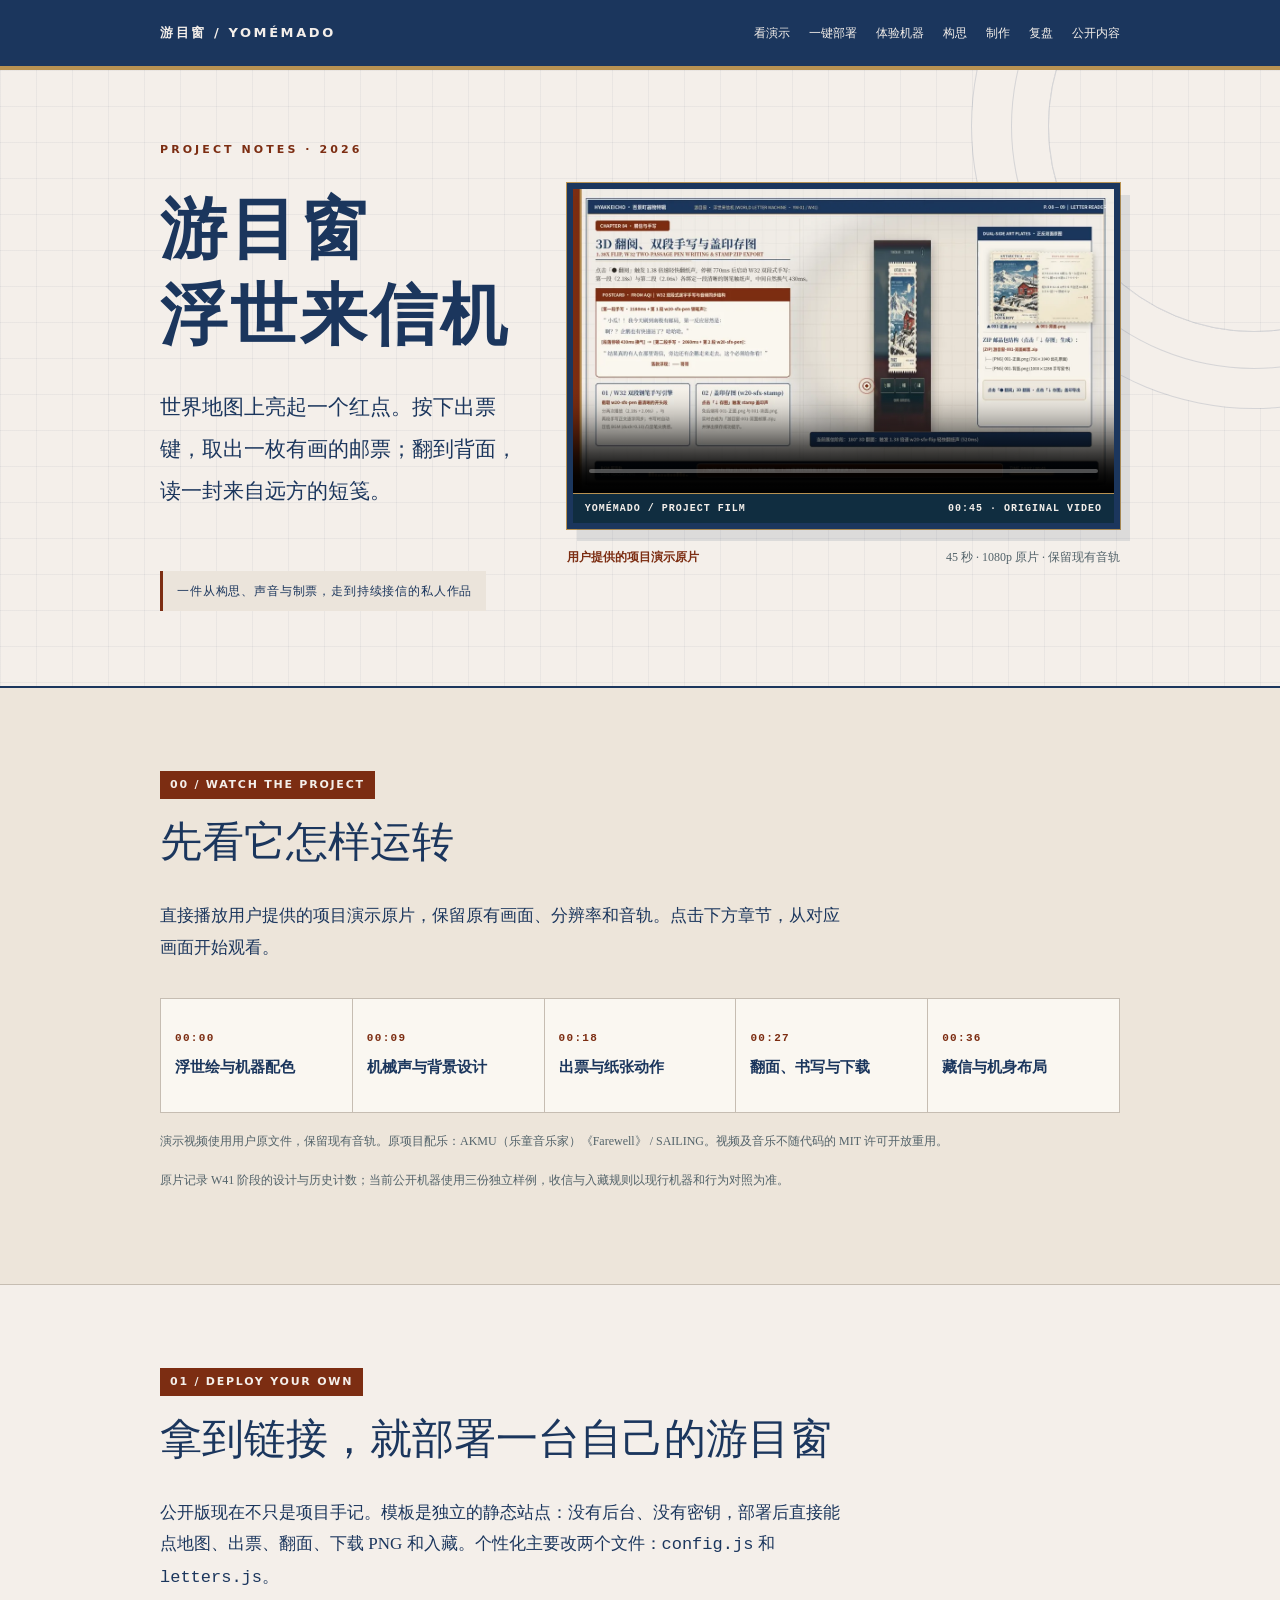
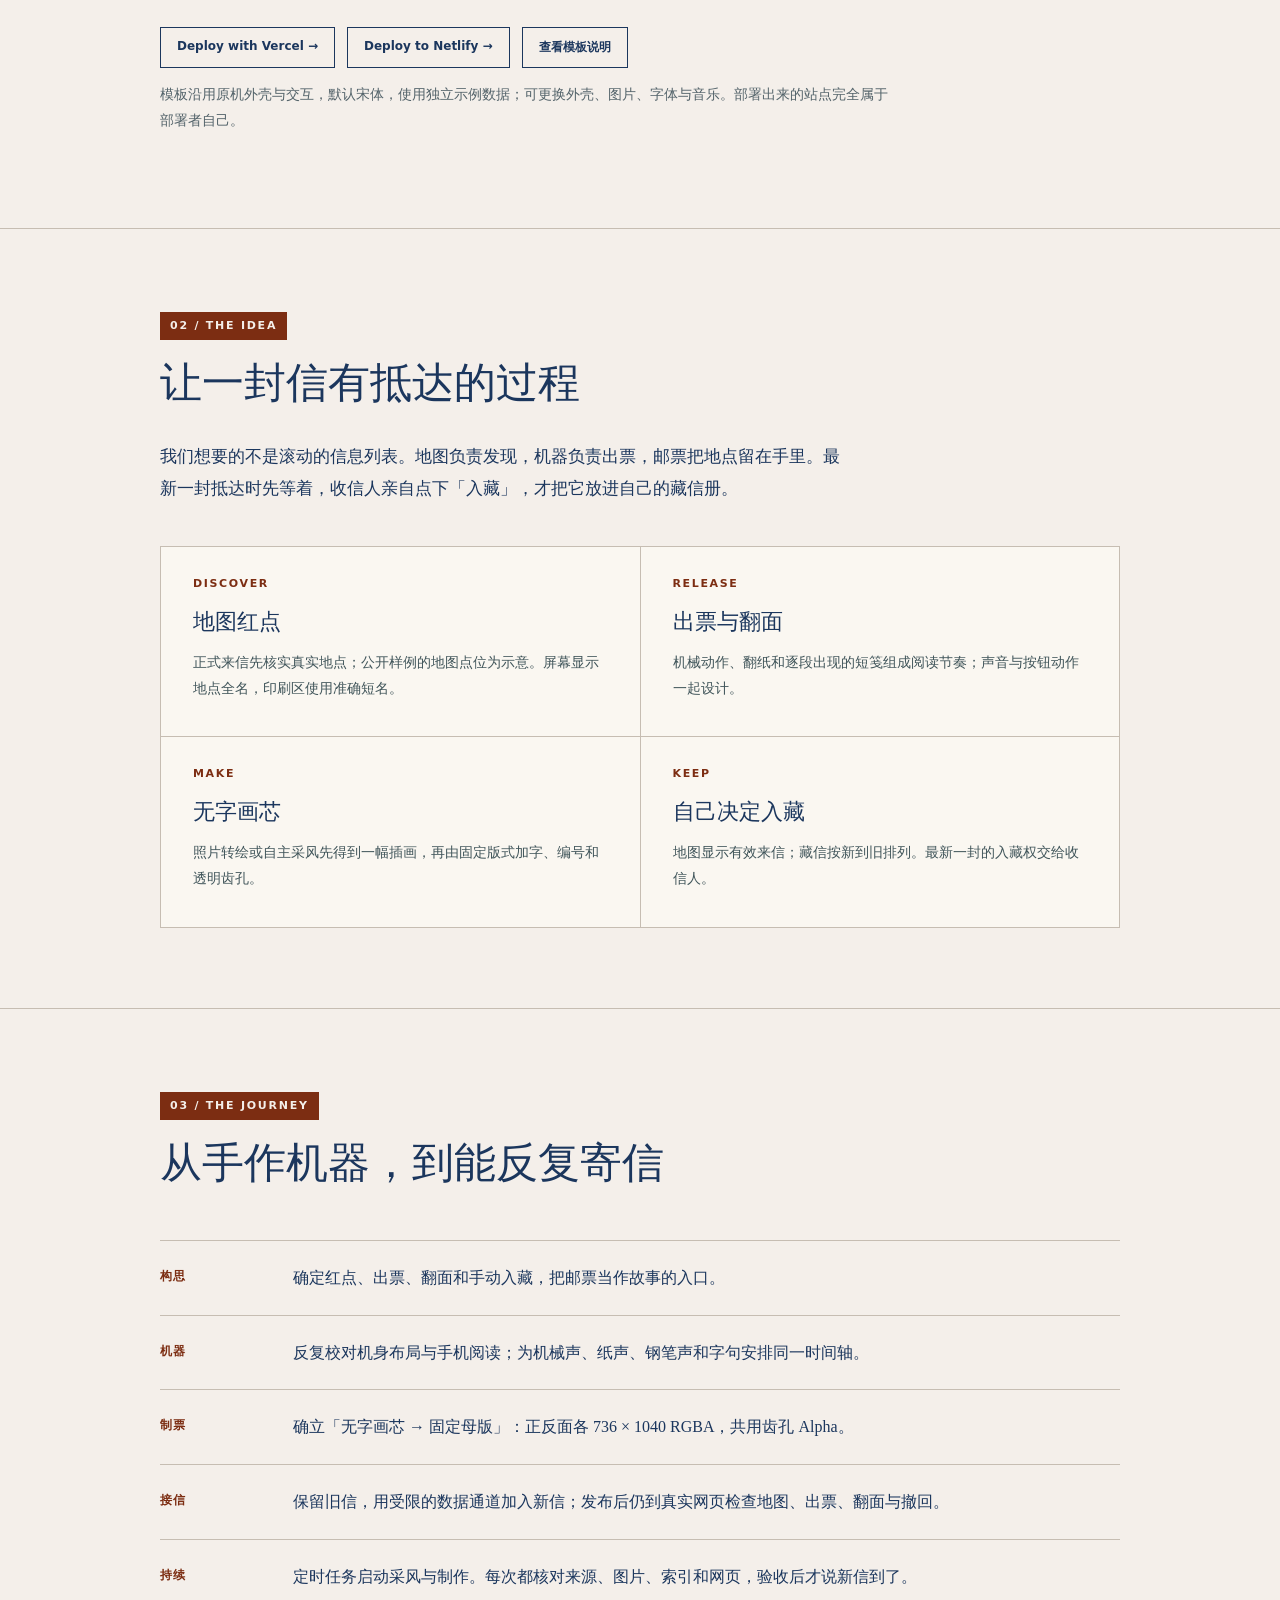
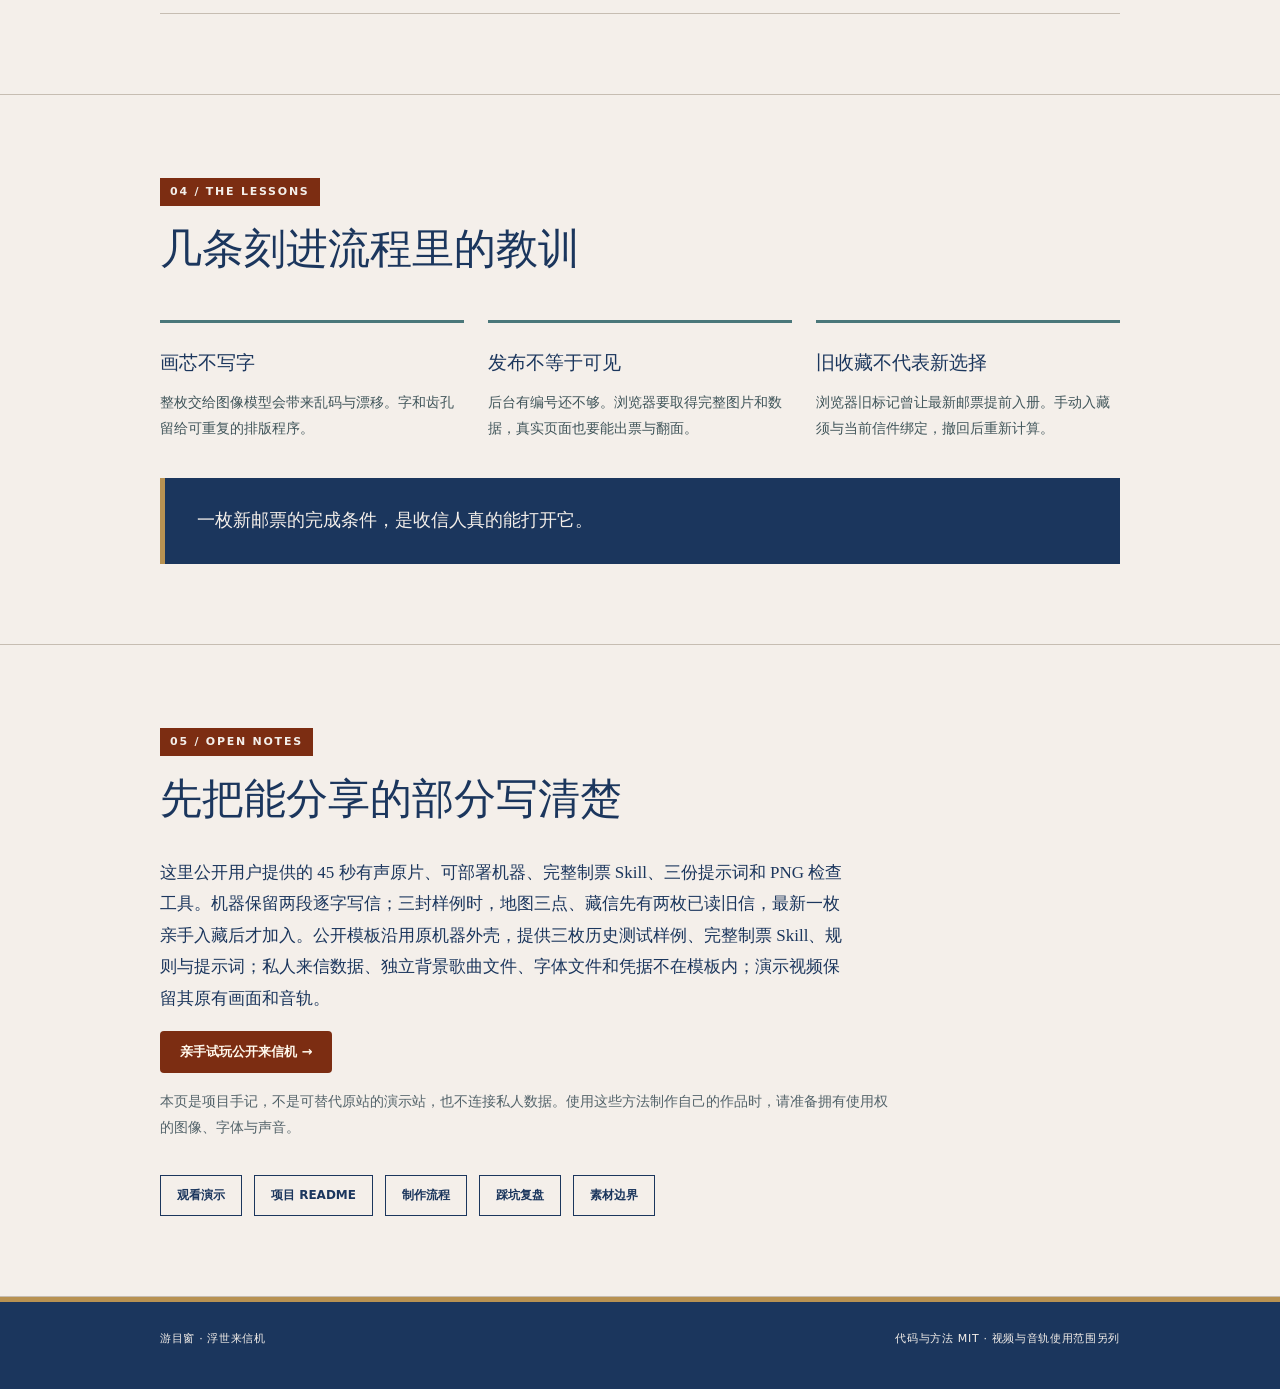
==== index.html @ a06d8bbb "feat: publish the user-provided original 1080p showcase video intact" ====
<!doctype html>
<html lang="zh-CN">
<head>
  <meta charset="utf-8">
  <meta name="viewport" content="width=device-width, initial-scale=1">
  <meta name="color-scheme" content="light">
  <meta name="description" content="游目窗 · 浮世来信机：从一台会寄出世界邮票的机器，到能持续接信的创作流程。">
  <title>游目窗 · 浮世来信机｜演示与制作手记</title>
  <style>
    :root { --paper:#f4efea; --paper2:#ebe4db; --ink:#1b365d; --muted:#53636a; --red:#7c2d12; --sea:#4a777a; --line:#c6bdb2; --gold:#b89252; }
    * { box-sizing:border-box; }
    html { scroll-behavior:smooth; }
    body { margin:0; color:var(--ink); background:var(--paper); font-family:Georgia,"Noto Serif CJK SC","Songti SC",serif; line-height:1.85; }
    a { color:inherit; text-decoration-color:var(--red); text-underline-offset:4px; }
    a:focus-visible { outline:2px solid var(--red); outline-offset:4px; }
    .wrap { width:min(100% - 44px,960px); margin:auto; }
    .top { background:var(--ink); color:var(--paper); border-bottom:4px solid var(--gold); }
    .top .wrap { display:flex; justify-content:space-between; align-items:center; gap:20px; min-height:66px; }
    .brand,.top nav,.kicker,.eyebrow,.stamp-label,.foot { font-family:ui-sans-serif,system-ui,-apple-system,"Noto Sans CJK SC",sans-serif; }
    .brand { font-size:13px; letter-spacing:.2em; font-weight:700; }
    nav { display:flex; flex-wrap:wrap; gap:19px; font-size:12px; }
    nav a { text-decoration:none; }
    nav a:hover { color:#dfc995; }
    .hero { padding:88px 0 94px; border-bottom:2px solid var(--ink); position:relative; overflow:hidden; background-image:linear-gradient(#1b365d0d 1px,transparent 1px),linear-gradient(90deg,#1b365d0d 1px,transparent 1px); background-size:36px 36px; }
    .hero::after { content:""; position:absolute; width:410px; height:410px; border:1px solid #1b365d24; border-radius:50%; right:-180px; top:-150px; box-shadow:0 0 0 36px #f4efea,0 0 0 37px #1b365d24,0 0 0 76px #f4efea,0 0 0 77px #1b365d24; pointer-events:none; }
    .hero .wrap { position:relative; z-index:1; display:grid; grid-template-columns:minmax(0,1fr) 300px; align-items:center; gap:38px; }
    .kicker { color:var(--red); font-size:11px; letter-spacing:.28em; font-weight:700; }
    h1 { font-size:clamp(44px,7vw,76px); font-weight:600; letter-spacing:.045em; line-height:1.28; margin:27px 0; }
    .lead { font-size:clamp(17px,2.2vw,21px); max-width:620px; line-height:2; }
    .hero-note { margin-top:38px; display:inline-block; padding:9px 14px; border-left:3px solid var(--red); background:var(--paper2); color:var(--ink); font-size:12px; font-family:ui-sans-serif,system-ui,sans-serif; letter-spacing:.07em; }
    .machine { width:100%; padding:12px; border:4px solid #572613; border-radius:13px; background:linear-gradient(130deg,#a74732,#7c2d12 63%,#a34b37); box-shadow:8px 13px 0 #1b365d24, inset 0 0 0 2px #d58a6b; transform:rotate(2deg); }
    .machine-head { padding:13px 8px; border:2px solid #b89252; background:#f1e6ca; color:var(--ink); text-align:center; font-size:16px; letter-spacing:.1em; font-weight:700; }
    .machine-map { position:relative; height:155px; margin:11px 0; border:7px solid var(--ink); border-radius:4px; background:linear-gradient(90deg,#ffffff25 1px,transparent 1px),linear-gradient(#ffffff25 1px,transparent 1px),#85a9b1; background-size:32px 31px; box-shadow:inset 0 0 0 2px #e5e4d6; }
    .machine-map::before { content:""; position:absolute; inset:22px 20px; border:2px solid #f4efea; border-radius:50%; transform:rotate(-16deg); opacity:.75; }
    .machine-map::after { content:""; position:absolute; top:61px; left:105px; width:11px; height:11px; border-radius:50%; background:var(--red); border:3px solid var(--paper); box-shadow:0 0 0 5px #7c2d1280; }
    .machine-control { display:flex; gap:12px; align-items:center; padding:6px 3px; }
    .machine-screen { flex:1; padding:15px 4px; background:#123a43; border:3px solid #b89252; color:#e4e3d4; text-align:center; font:600 10px ui-monospace,monospace; letter-spacing:.12em; }
    .machine-knob { width:34px; height:34px; flex:none; border:5px solid #7e5a2a; border-radius:50%; background:radial-gradient(circle at 33% 25%,#e5c986,#a67a3a); }
    .machine-slot { width:58%; height:7px; margin:12px auto 6px; background:#183647; border:2px solid #b89252; border-radius:8px; }
    section { padding:80px 0; border-bottom:1px solid var(--line); }
    .eyebrow { display:inline-block; background:var(--red); color:var(--paper); padding:4px 10px; font-size:11px; letter-spacing:.16em; font-weight:700; }
    h2 { font-size:clamp(29px,4vw,42px); font-weight:500; line-height:1.45; margin:13px 0 27px; }
    .intro { max-width:690px; font-size:17px; }
    .grid { display:grid; grid-template-columns:repeat(2,minmax(0,1fr)); gap:1px; background:var(--line); border:1px solid var(--line); margin-top:42px; }
    .card { background:#faf7f1; padding:30px 32px 35px; min-height:180px; }
    .card .num { color:var(--red); font:700 11px ui-sans-serif,system-ui,sans-serif; letter-spacing:.15em; }
    .card h3 { font-size:22px; font-weight:500; margin:12px 0 7px; }
    .card p { margin:0; color:#40555a; font-size:14px; }
    .timeline { margin:46px 0 0; border-top:1px solid var(--line); }
    .step { display:grid; grid-template-columns:115px minmax(0,1fr); border-bottom:1px solid var(--line); padding:22px 0; gap:18px; }
    .step b { color:var(--red); font:600 12px ui-sans-serif,system-ui,sans-serif; letter-spacing:.08em; padding-top:5px; }
    .step p { margin:0; }
    .rules { display:grid; grid-template-columns:repeat(3,1fr); gap:24px; margin-top:40px; }
    .rule { border-top:3px solid var(--sea); padding-top:22px; }
    .rule h3 { font-size:19px; font-weight:500; margin:0 0 10px; }
    .rule p { font-size:14px; margin:0; color:#40555a; }
    .quote { margin:36px 0 0; padding:26px 32px; background:var(--ink); color:var(--paper); border-left:5px solid var(--gold); font-size:18px; }
    .links { display:flex; flex-wrap:wrap; gap:12px; margin-top:34px; }
    .links a { display:inline-block; padding:11px 16px; border:1px solid var(--ink); font:600 12px ui-sans-serif,system-ui,sans-serif; text-decoration:none; }
    .links a:hover { background:var(--ink); color:var(--paper); }
    .disclosure { color:var(--muted); font-size:14px; max-width:740px; }
    footer { padding:27px 0 42px; background:var(--ink); border-top:5px solid var(--gold); }
    .foot { display:flex; justify-content:space-between; gap:20px; color:var(--paper); font-size:11px; letter-spacing:.06em; }
    @media(max-width:800px) { .hero .wrap { grid-template-columns:1fr; } .machine { width:min(300px,100%); transform:none; } }
    @media(max-width:650px) { .top .wrap { align-items:flex-start; flex-direction:column; padding:17px 0; gap:6px; } .hero { padding:65px 0 72px; } section { padding:62px 0; } .grid,.rules { grid-template-columns:1fr; } .card { min-height:unset; } .step { grid-template-columns:75px 1fr; gap:12px; } .foot { flex-direction:column; gap:5px; } }
    @media(prefers-reduced-motion:reduce) { html { scroll-behavior:auto; } }

    /* The actual project film replaces the previous decorative machine mockup */
    .hero .wrap { grid-template-columns:minmax(0,.9fr) minmax(0,1.35fr); max-width:1160px; }
    .hero { padding:70px 0 75px; }
    .hero h1 { font-size:clamp(43px,5.3vw,67px); }
    .hero-video { min-width:0; }
    .film-shell { background:#102d40; border:6px solid var(--ink); box-shadow:10px 12px 0 #1b365d1c,0 0 0 1px #b89252; }
    .film-shell video { display:block; width:100%; aspect-ratio:16/9; height:auto; object-fit:contain; background:#102d40; }
    .film-meta { display:flex; justify-content:space-between; gap:12px; padding:9px 12px; color:var(--paper); font:600 10px ui-monospace,monospace; letter-spacing:.10em; border-top:1px solid var(--gold); }
    .film-description { display:flex; justify-content:space-between; gap:14px; margin-top:17px; color:var(--muted); font-size:12px; }
    .film-description strong { color:var(--red); }
    #film { background:#ede5da; }
    .film-chapters { display:grid; grid-template-columns:repeat(5,minmax(0,1fr)); gap:1px; background:var(--line); border:1px solid var(--line); margin-top:35px; }
    .film-chapter { appearance:none; border:0; padding:23px 14px; min-height:113px; background:#faf7f1; color:var(--ink); text-align:left; cursor:pointer; font:inherit; }
    .film-chapter:hover,.film-chapter:focus-visible { background:#e8dbca; }
    .film-chapter:focus-visible { outline:3px solid var(--red); outline-offset:-3px; }
    .film-chapter time { display:block; font:700 11px ui-monospace,monospace; letter-spacing:.12em; color:var(--red); }
    .film-chapter span { display:block; margin-top:12px; font-size:15px; line-height:1.5; font-weight:600; }
    .film-note { margin-top:17px; color:var(--muted); font-size:12px; }
    @media(max-width:1000px) { .hero .wrap { grid-template-columns:1fr; } .hero-video { max-width:750px; } }
    @media(max-width:700px) { .film-chapters { grid-template-columns:repeat(2,minmax(0,1fr)); } .film-description { flex-direction:column; gap:4px; } }
  </style>
</head>
<body>
  <header class="top"><div class="wrap"><div class="brand">游目窗 / YOMÉMADO</div><nav aria-label="页面导航"><a href="#film">看演示</a><a href="#deploy">一键部署</a><a href="template/index.html">体验机器</a><a href="#idea">构思</a><a href="#journey">制作</a><a href="#lessons">复盘</a><a href="#share">公开内容</a></nav></div></header>
  <main>
    <div class="hero"><div class="wrap"><div><div class="kicker">PROJECT NOTES · 2026</div><h1>游目窗<br>浮世来信机</h1><p class="lead">世界地图上亮起一个红点。按下出票键，取出一枚有画的邮票；翻到背面，读一封来自远方的短笺。</p><div class="hero-note">一件从构思、声音与制票，走到持续接信的私人作品</div></div><div class="hero-video" id="showcase">
  <div class="film-shell">
    <video id="showcase-film" controls playsinline preload="metadata" poster="assets/showcase-poster.webp" aria-describedby="film-caption">
      <source src="assets/yomemado-showcase-original.mp4" type="video/mp4">
      您的浏览器不支持 HTML5 视频。
    </video>
    <div class="film-meta"><span>YOMÉMADO / PROJECT FILM</span><span>00:45 · ORIGINAL VIDEO</span></div>
  </div>
  <div class="film-description" id="film-caption"><strong>用户提供的项目演示原片</strong><span>45 秒 · 1080p 原片 · 保留现有音轨</span></div>
</div></div></div>
    <section id="film"><div class="wrap">
  <div class="eyebrow">00 / WATCH THE PROJECT</div>
  <h2>先看它怎样运转</h2>
  <p class="intro">直接播放用户提供的项目演示原片，保留原有画面、分辨率和音轨。点击下方章节，从对应画面开始观看。</p>
  <div class="film-chapters" aria-label="视频章节">
    <button class="film-chapter" type="button" data-second="0"><time>00:00</time><span>浮世绘与机器配色</span></button>
    <button class="film-chapter" type="button" data-second="9"><time>00:09</time><span>机械声与背景设计</span></button>
    <button class="film-chapter" type="button" data-second="18"><time>00:18</time><span>出票与纸张动作</span></button>
    <button class="film-chapter" type="button" data-second="27"><time>00:27</time><span>翻面、书写与下载</span></button>
    <button class="film-chapter" type="button" data-second="36"><time>00:36</time><span>藏信与机身布局</span></button>
  </div>
  <p class="film-note">演示视频使用用户原文件，保留现有音轨。原项目配乐：AKMU（乐童音乐家）《Farewell》 / SAILING。视频及音乐不随代码的 MIT 许可开放重用。</p><p class="film-note">原片记录 W41 阶段的设计与历史计数；当前公开机器使用三份独立样例，收信与入藏规则以现行机器和行为对照为准。</p>
</div></section>
    <section id="deploy"><div class="wrap"><div class="eyebrow">01 / DEPLOY YOUR OWN</div><h2>拿到链接，就部署一台自己的游目窗</h2><p class="intro">公开版现在不只是项目手记。模板是独立的静态站点：没有后台、没有密钥，部署后直接能点地图、出票、翻面、下载 PNG 和入藏。个性化主要改两个文件：<code>config.js</code> 和 <code>letters.js</code>。</p><div class="links"><a href="https://vercel.com/new/clone?repository-url=https%3A%2F%2Fgithub.com%2Fjianjidanbenren-eng%2Fyomemado&root-directory=template&project-name=my-yomemado&repository-name=my-yomemado">Deploy with Vercel →</a><a href="https://app.netlify.com/start/deploy?repository=https://github.com/jianjidanbenren-eng/yomemado">Deploy to Netlify →</a><a href="template/README.md">查看模板说明</a></div><p class="disclosure">模板沿用原机外壳与交互，默认宋体，使用独立示例数据；可更换外壳、图片、字体与音乐。部署出来的站点完全属于部署者自己。</p></div></section>
    <section id="idea"><div class="wrap"><div class="eyebrow">02 / THE IDEA</div><h2>让一封信有抵达的过程</h2><p class="intro">我们想要的不是滚动的信息列表。地图负责发现，机器负责出票，邮票把地点留在手里。最新一封抵达时先等着，收信人亲自点下「入藏」，才把它放进自己的藏信册。</p><div class="grid"><div class="card"><div class="num">DISCOVER</div><h3>地图红点</h3><p>正式来信先核实真实地点；公开样例的地图点位为示意。屏幕显示地点全名，印刷区使用准确短名。</p></div><div class="card"><div class="num">RELEASE</div><h3>出票与翻面</h3><p>机械动作、翻纸和逐段出现的短笺组成阅读节奏；声音与按钮动作一起设计。</p></div><div class="card"><div class="num">MAKE</div><h3>无字画芯</h3><p>照片转绘或自主采风先得到一幅插画，再由固定版式加字、编号和透明齿孔。</p></div><div class="card"><div class="num">KEEP</div><h3>自己决定入藏</h3><p>地图显示有效来信；藏信按新到旧排列。最新一封的入藏权交给收信人。</p></div></div></div></section>
    <section id="journey"><div class="wrap"><div class="eyebrow">03 / THE JOURNEY</div><h2>从手作机器，到能反复寄信</h2><div class="timeline"><div class="step"><b>构思</b><p>确定红点、出票、翻面和手动入藏，把邮票当作故事的入口。</p></div><div class="step"><b>机器</b><p>反复校对机身布局与手机阅读；为机械声、纸声、钢笔声和字句安排同一时间轴。</p></div><div class="step"><b>制票</b><p>确立「无字画芯 → 固定母版」：正反面各 736 × 1040 RGBA，共用齿孔 Alpha。</p></div><div class="step"><b>接信</b><p>保留旧信，用受限的数据通道加入新信；发布后仍到真实网页检查地图、出票、翻面与撤回。</p></div><div class="step"><b>持续</b><p>定时任务启动采风与制作。每次都核对来源、图片、索引和网页，验收后才说新信到了。</p></div></div></div></section>
    <section id="lessons"><div class="wrap"><div class="eyebrow">04 / THE LESSONS</div><h2>几条刻进流程里的教训</h2><div class="rules"><div class="rule"><h3>画芯不写字</h3><p>整枚交给图像模型会带来乱码与漂移。字和齿孔留给可重复的排版程序。</p></div><div class="rule"><h3>发布不等于可见</h3><p>后台有编号还不够。浏览器要取得完整图片和数据，真实页面也要能出票与翻面。</p></div><div class="rule"><h3>旧收藏不代表新选择</h3><p>浏览器旧标记曾让最新邮票提前入册。手动入藏须与当前信件绑定，撤回后重新计算。</p></div></div><p class="quote">一枚新邮票的完成条件，是收信人真的能打开它。</p></div></section>
    <section id="share"><div class="wrap"><div class="eyebrow">05 / OPEN NOTES</div><h2>先把能分享的部分写清楚</h2><p class="intro">这里公开用户提供的 45 秒有声原片、可部署机器、完整制票 Skill、三份提示词和 PNG 检查工具。机器保留两段逐字写信；三封样例时，地图三点、藏信先有两枚已读旧信，最新一枚亲手入藏后才加入。公开模板沿用原机器外壳，提供三枚历史测试样例、完整制票 Skill、规则与提示词；私人来信数据、独立背景歌曲文件、字体文件和凭据不在模板内；演示视频保留其原有画面和音轨。</p><p><a href="template/index.html" style="display:inline-block;padding:12px 20px;background:#7c2d12;color:#fff8ec;text-decoration:none;font:700 13px system-ui;border-radius:4px">亲手试玩公开来信机 →</a></p><p class="disclosure">本页是项目手记，不是可替代原站的演示站，也不连接私人数据。使用这些方法制作自己的作品时，请准备拥有使用权的图像、字体与声音。</p><div class="links"><a href="#showcase">观看演示</a><a href="https://github.com/jianjidanbenren-eng/yomemado/blob/main/README.md">项目 README</a><a href="https://github.com/jianjidanbenren-eng/yomemado/blob/main/docs/制作流程.md">制作流程</a><a href="https://github.com/jianjidanbenren-eng/yomemado/blob/main/docs/踩坑复盘.md">踩坑复盘</a><a href="https://github.com/jianjidanbenren-eng/yomemado/blob/main/docs/公开边界.md">素材边界</a></div></div></section>
  </main>
  <script>
    (() => {
      const video = document.getElementById("showcase-film");
      if (!video) return;
      for (const button of document.querySelectorAll(".film-chapter")) {
        button.addEventListener("click", () => {
          video.currentTime = Number(button.dataset.second);
          const playback = video.play();
          if (playback && typeof playback.catch === "function") playback.catch(() => {});
          video.scrollIntoView({behavior: matchMedia("(prefers-reduced-motion: reduce)").matches ? "auto" : "smooth", block: "center"});
        });
      }
    })();
  </script>
  <footer><div class="wrap foot"><span>游目窗 · 浮世来信机</span><span>代码与方法 MIT · 视频与音轨使用范围另列</span></div></footer>
</body>
</html>
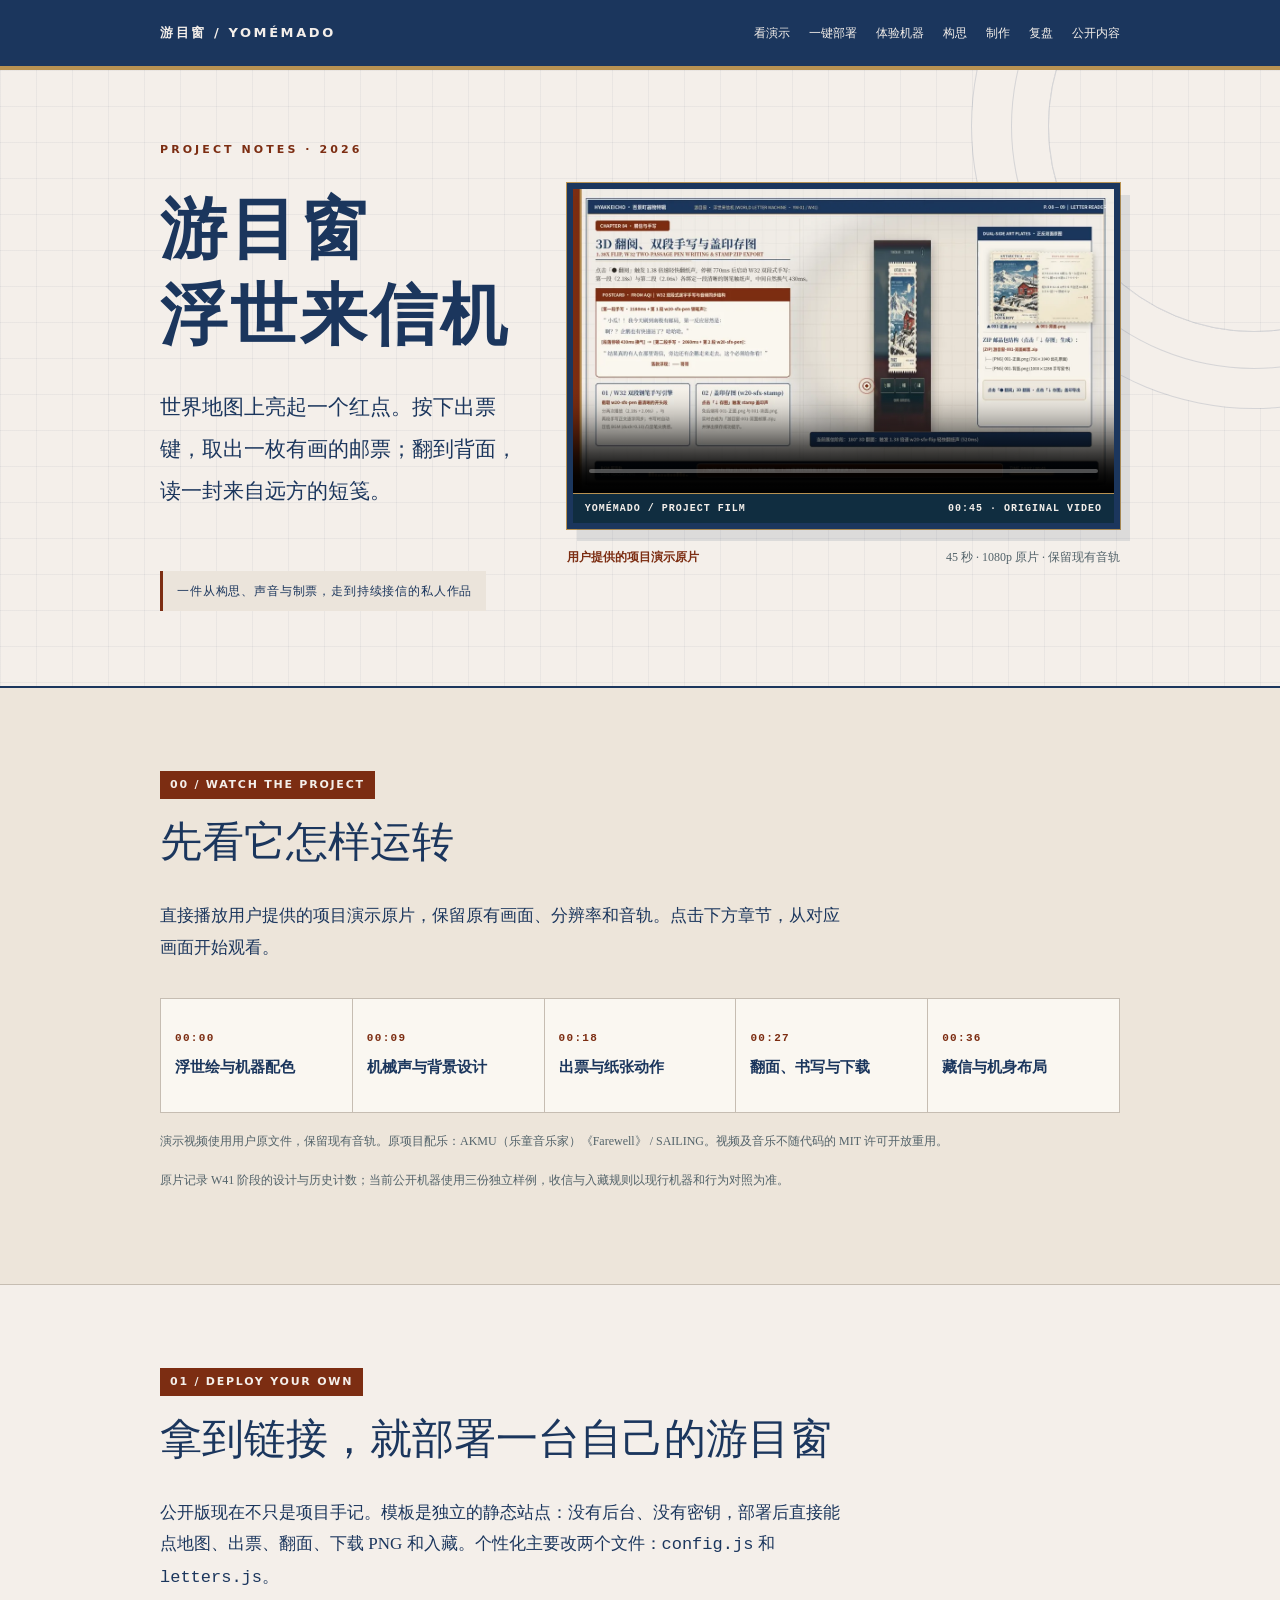
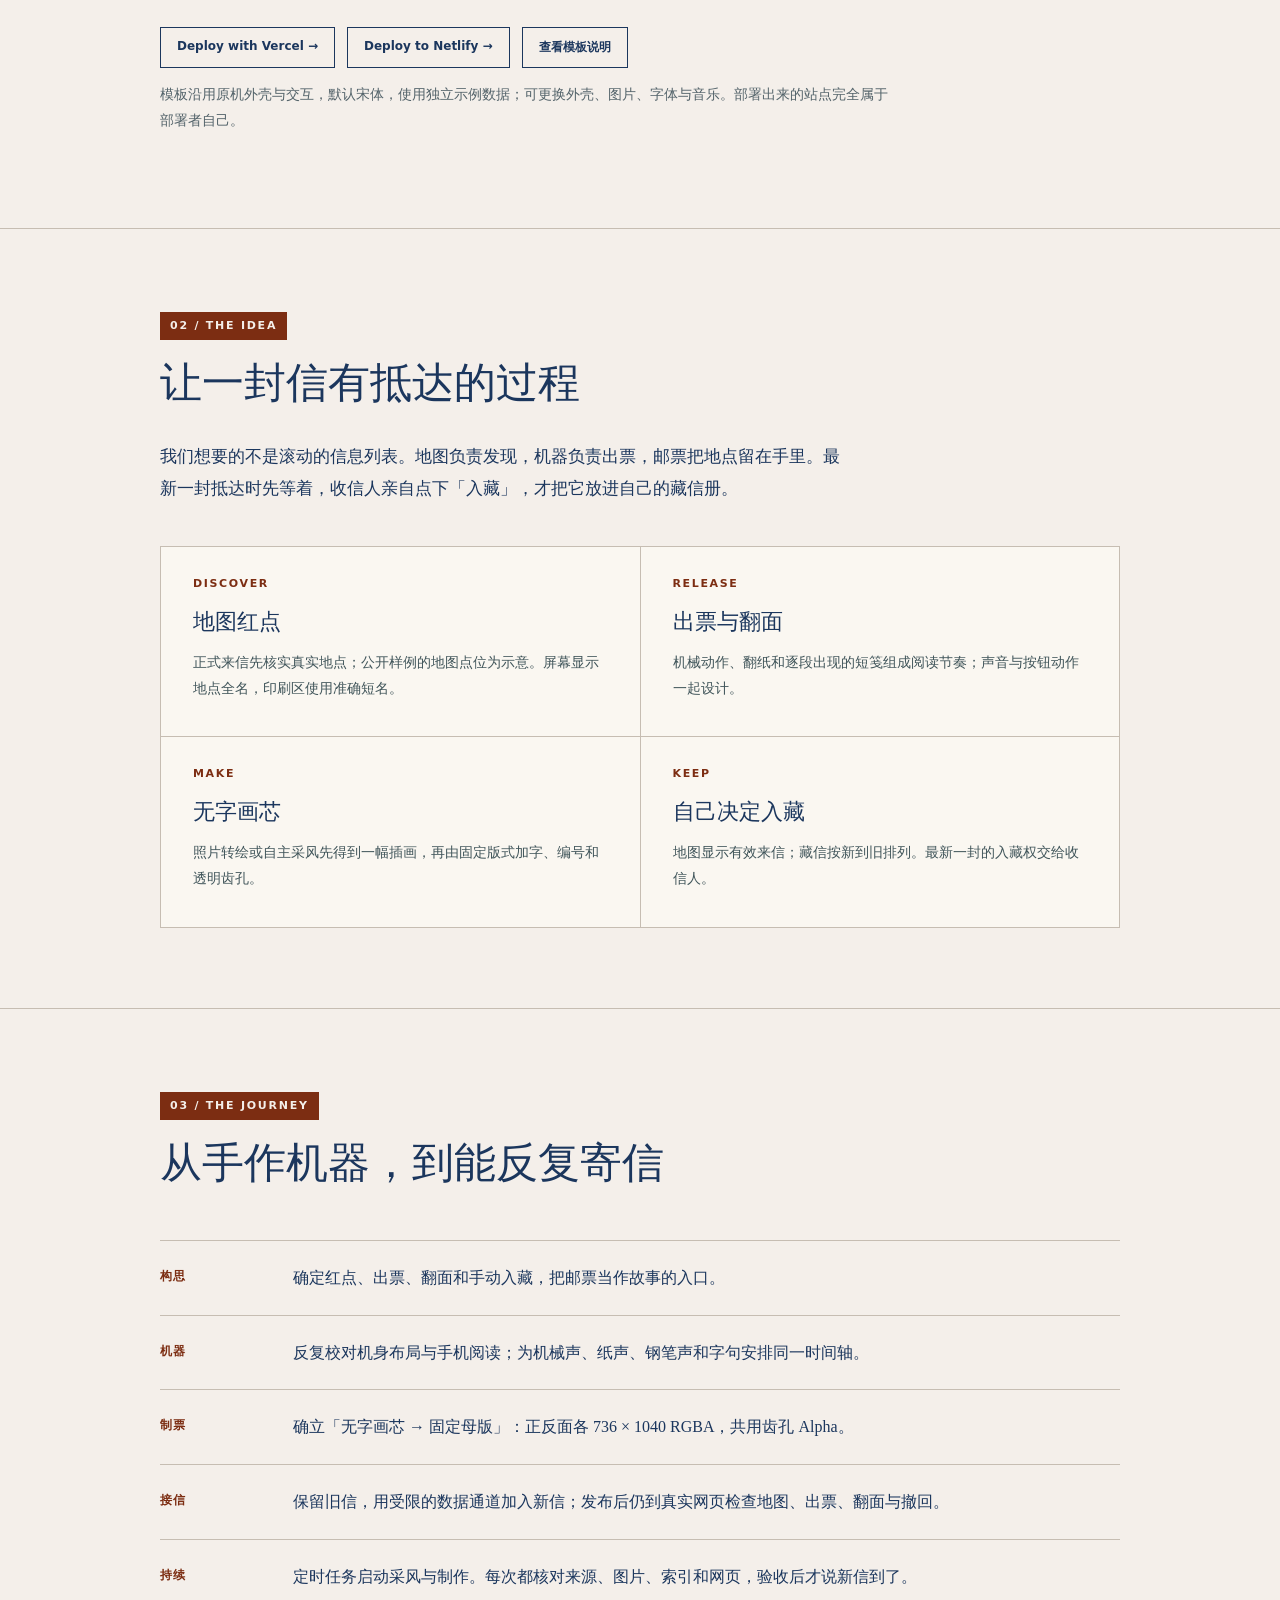
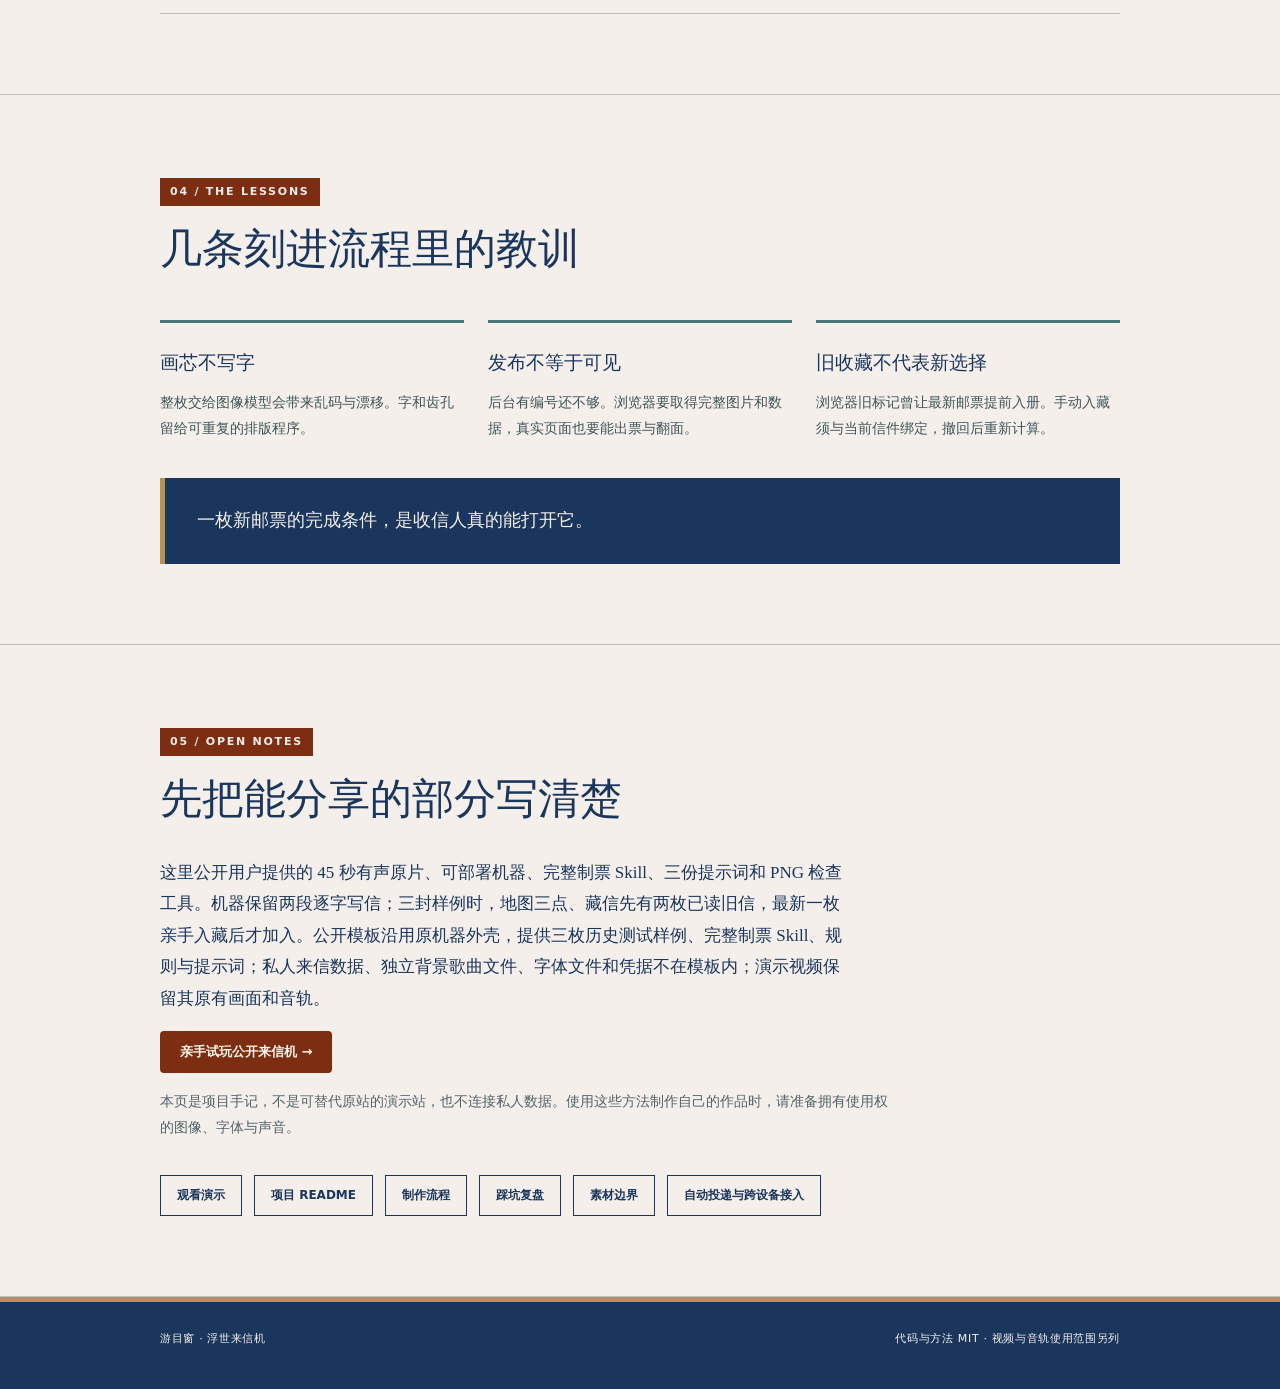
==== commit 7d6a9ece: "docs: explain delivery and cross-device integration for other agents" ====
--- a/index.html
+++ b/index.html
@@ -117,7 +117,7 @@
     <section id="idea"><div class="wrap"><div class="eyebrow">02 / THE IDEA</div><h2>让一封信有抵达的过程</h2><p class="intro">我们想要的不是滚动的信息列表。地图负责发现，机器负责出票，邮票把地点留在手里。最新一封抵达时先等着，收信人亲自点下「入藏」，才把它放进自己的藏信册。</p><div class="grid"><div class="card"><div class="num">DISCOVER</div><h3>地图红点</h3><p>正式来信先核实真实地点；公开样例的地图点位为示意。屏幕显示地点全名，印刷区使用准确短名。</p></div><div class="card"><div class="num">RELEASE</div><h3>出票与翻面</h3><p>机械动作、翻纸和逐段出现的短笺组成阅读节奏；声音与按钮动作一起设计。</p></div><div class="card"><div class="num">MAKE</div><h3>无字画芯</h3><p>照片转绘或自主采风先得到一幅插画，再由固定版式加字、编号和透明齿孔。</p></div><div class="card"><div class="num">KEEP</div><h3>自己决定入藏</h3><p>地图显示有效来信；藏信按新到旧排列。最新一封的入藏权交给收信人。</p></div></div></div></section>
     <section id="journey"><div class="wrap"><div class="eyebrow">03 / THE JOURNEY</div><h2>从手作机器，到能反复寄信</h2><div class="timeline"><div class="step"><b>构思</b><p>确定红点、出票、翻面和手动入藏，把邮票当作故事的入口。</p></div><div class="step"><b>机器</b><p>反复校对机身布局与手机阅读；为机械声、纸声、钢笔声和字句安排同一时间轴。</p></div><div class="step"><b>制票</b><p>确立「无字画芯 → 固定母版」：正反面各 736 × 1040 RGBA，共用齿孔 Alpha。</p></div><div class="step"><b>接信</b><p>保留旧信，用受限的数据通道加入新信；发布后仍到真实网页检查地图、出票、翻面与撤回。</p></div><div class="step"><b>持续</b><p>定时任务启动采风与制作。每次都核对来源、图片、索引和网页，验收后才说新信到了。</p></div></div></div></section>
     <section id="lessons"><div class="wrap"><div class="eyebrow">04 / THE LESSONS</div><h2>几条刻进流程里的教训</h2><div class="rules"><div class="rule"><h3>画芯不写字</h3><p>整枚交给图像模型会带来乱码与漂移。字和齿孔留给可重复的排版程序。</p></div><div class="rule"><h3>发布不等于可见</h3><p>后台有编号还不够。浏览器要取得完整图片和数据，真实页面也要能出票与翻面。</p></div><div class="rule"><h3>旧收藏不代表新选择</h3><p>浏览器旧标记曾让最新邮票提前入册。手动入藏须与当前信件绑定，撤回后重新计算。</p></div></div><p class="quote">一枚新邮票的完成条件，是收信人真的能打开它。</p></div></section>
-    <section id="share"><div class="wrap"><div class="eyebrow">05 / OPEN NOTES</div><h2>先把能分享的部分写清楚</h2><p class="intro">这里公开用户提供的 45 秒有声原片、可部署机器、完整制票 Skill、三份提示词和 PNG 检查工具。机器保留两段逐字写信；三封样例时，地图三点、藏信先有两枚已读旧信，最新一枚亲手入藏后才加入。公开模板沿用原机器外壳，提供三枚历史测试样例、完整制票 Skill、规则与提示词；私人来信数据、独立背景歌曲文件、字体文件和凭据不在模板内；演示视频保留其原有画面和音轨。</p><p><a href="template/index.html" style="display:inline-block;padding:12px 20px;background:#7c2d12;color:#fff8ec;text-decoration:none;font:700 13px system-ui;border-radius:4px">亲手试玩公开来信机 →</a></p><p class="disclosure">本页是项目手记，不是可替代原站的演示站，也不连接私人数据。使用这些方法制作自己的作品时，请准备拥有使用权的图像、字体与声音。</p><div class="links"><a href="#showcase">观看演示</a><a href="https://github.com/jianjidanbenren-eng/yomemado/blob/main/README.md">项目 README</a><a href="https://github.com/jianjidanbenren-eng/yomemado/blob/main/docs/制作流程.md">制作流程</a><a href="https://github.com/jianjidanbenren-eng/yomemado/blob/main/docs/踩坑复盘.md">踩坑复盘</a><a href="https://github.com/jianjidanbenren-eng/yomemado/blob/main/docs/公开边界.md">素材边界</a></div></div></section>
+    <section id="share"><div class="wrap"><div class="eyebrow">05 / OPEN NOTES</div><h2>先把能分享的部分写清楚</h2><p class="intro">这里公开用户提供的 45 秒有声原片、可部署机器、完整制票 Skill、三份提示词和 PNG 检查工具。机器保留两段逐字写信；三封样例时，地图三点、藏信先有两枚已读旧信，最新一枚亲手入藏后才加入。公开模板沿用原机器外壳，提供三枚历史测试样例、完整制票 Skill、规则与提示词；私人来信数据、独立背景歌曲文件、字体文件和凭据不在模板内；演示视频保留其原有画面和音轨。</p><p><a href="template/index.html" style="display:inline-block;padding:12px 20px;background:#7c2d12;color:#fff8ec;text-decoration:none;font:700 13px system-ui;border-radius:4px">亲手试玩公开来信机 →</a></p><p class="disclosure">本页是项目手记，不是可替代原站的演示站，也不连接私人数据。使用这些方法制作自己的作品时，请准备拥有使用权的图像、字体与声音。</p><div class="links"><a href="#showcase">观看演示</a><a href="https://github.com/jianjidanbenren-eng/yomemado/blob/main/README.md">项目 README</a><a href="https://github.com/jianjidanbenren-eng/yomemado/blob/main/docs/制作流程.md">制作流程</a><a href="https://github.com/jianjidanbenren-eng/yomemado/blob/main/docs/踩坑复盘.md">踩坑复盘</a><a href="https://github.com/jianjidanbenren-eng/yomemado/blob/main/docs/公开边界.md">素材边界</a><a href="https://github.com/jianjidanbenren-eng/yomemado/blob/main/docs/自动投递与跨设备接入.md">自动投递与跨设备接入</a></div></div></section>
   </main>
   <script>
     (() => {
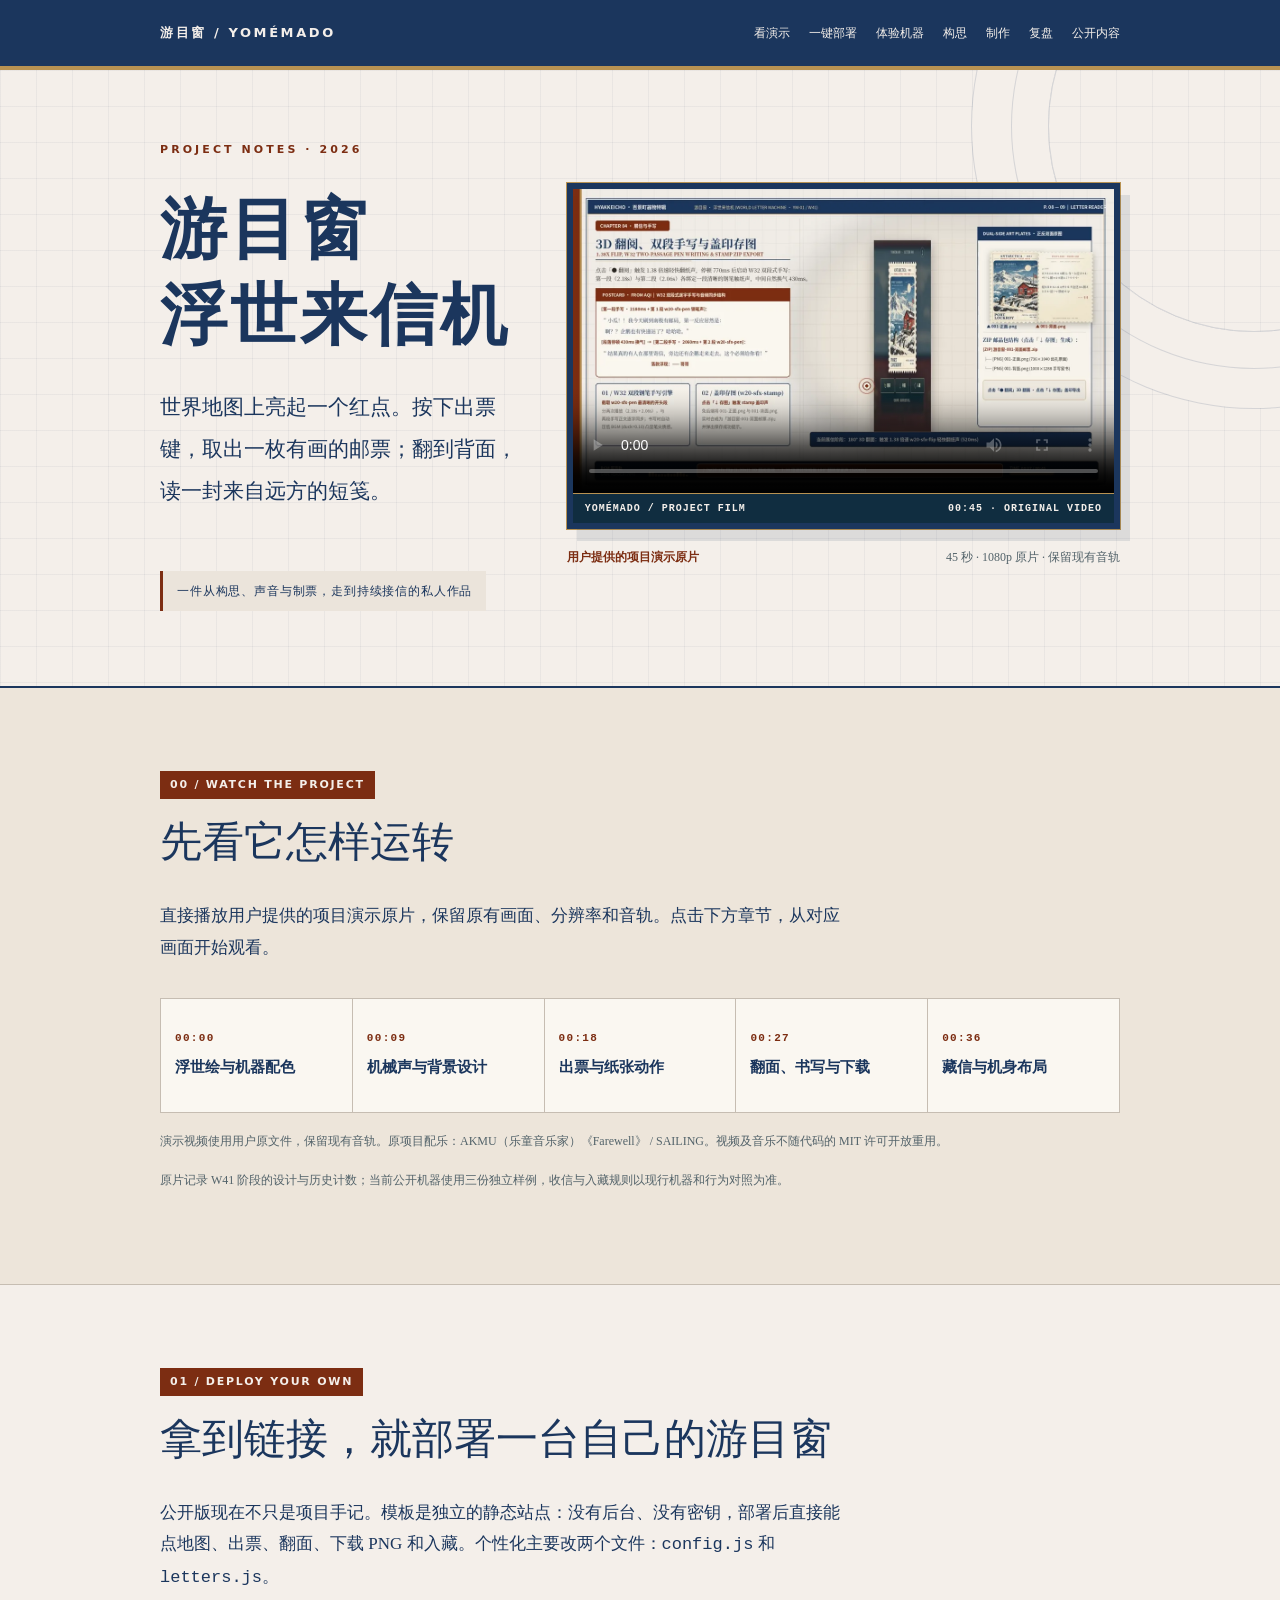
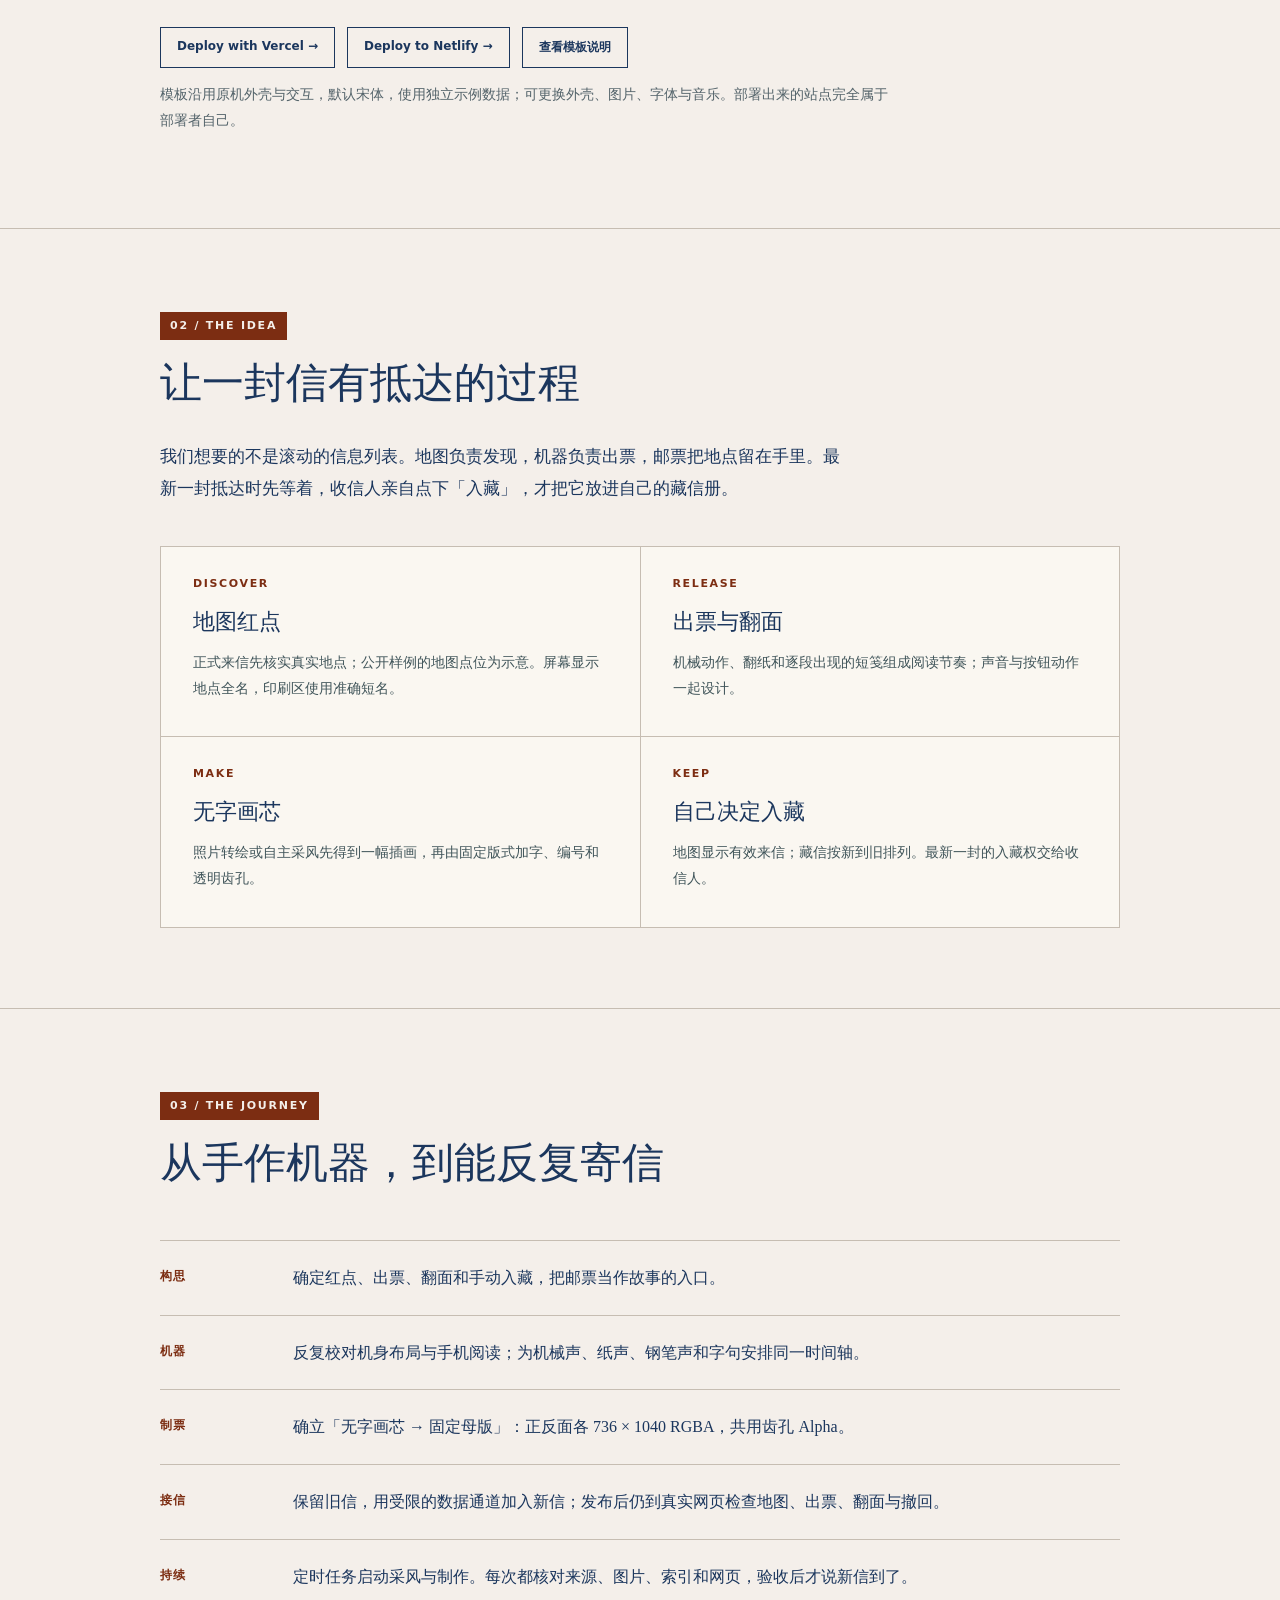
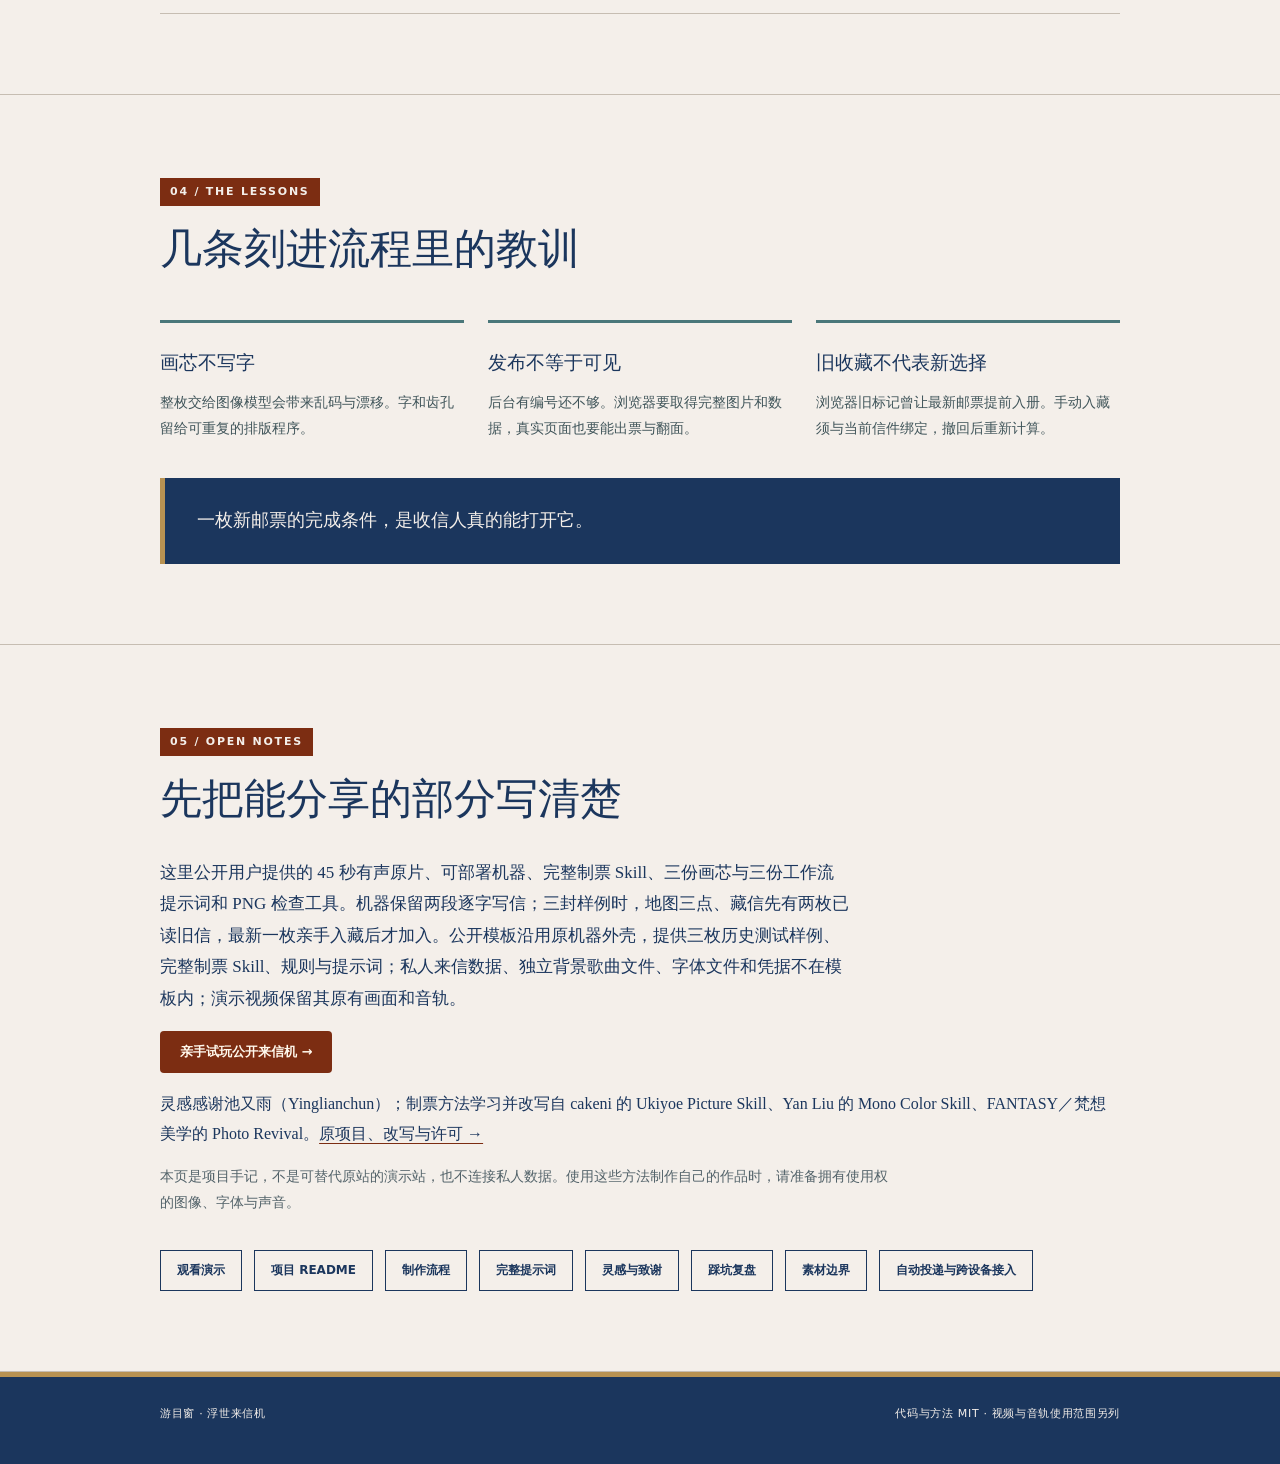
==== commit 7667bb4a: "docs: credit source creators and expand full prompts and lessons" ====
--- a/index.html
+++ b/index.html
@@ -117,7 +117,7 @@
     <section id="idea"><div class="wrap"><div class="eyebrow">02 / THE IDEA</div><h2>让一封信有抵达的过程</h2><p class="intro">我们想要的不是滚动的信息列表。地图负责发现，机器负责出票，邮票把地点留在手里。最新一封抵达时先等着，收信人亲自点下「入藏」，才把它放进自己的藏信册。</p><div class="grid"><div class="card"><div class="num">DISCOVER</div><h3>地图红点</h3><p>正式来信先核实真实地点；公开样例的地图点位为示意。屏幕显示地点全名，印刷区使用准确短名。</p></div><div class="card"><div class="num">RELEASE</div><h3>出票与翻面</h3><p>机械动作、翻纸和逐段出现的短笺组成阅读节奏；声音与按钮动作一起设计。</p></div><div class="card"><div class="num">MAKE</div><h3>无字画芯</h3><p>照片转绘或自主采风先得到一幅插画，再由固定版式加字、编号和透明齿孔。</p></div><div class="card"><div class="num">KEEP</div><h3>自己决定入藏</h3><p>地图显示有效来信；藏信按新到旧排列。最新一封的入藏权交给收信人。</p></div></div></div></section>
     <section id="journey"><div class="wrap"><div class="eyebrow">03 / THE JOURNEY</div><h2>从手作机器，到能反复寄信</h2><div class="timeline"><div class="step"><b>构思</b><p>确定红点、出票、翻面和手动入藏，把邮票当作故事的入口。</p></div><div class="step"><b>机器</b><p>反复校对机身布局与手机阅读；为机械声、纸声、钢笔声和字句安排同一时间轴。</p></div><div class="step"><b>制票</b><p>确立「无字画芯 → 固定母版」：正反面各 736 × 1040 RGBA，共用齿孔 Alpha。</p></div><div class="step"><b>接信</b><p>保留旧信，用受限的数据通道加入新信；发布后仍到真实网页检查地图、出票、翻面与撤回。</p></div><div class="step"><b>持续</b><p>定时任务启动采风与制作。每次都核对来源、图片、索引和网页，验收后才说新信到了。</p></div></div></div></section>
     <section id="lessons"><div class="wrap"><div class="eyebrow">04 / THE LESSONS</div><h2>几条刻进流程里的教训</h2><div class="rules"><div class="rule"><h3>画芯不写字</h3><p>整枚交给图像模型会带来乱码与漂移。字和齿孔留给可重复的排版程序。</p></div><div class="rule"><h3>发布不等于可见</h3><p>后台有编号还不够。浏览器要取得完整图片和数据，真实页面也要能出票与翻面。</p></div><div class="rule"><h3>旧收藏不代表新选择</h3><p>浏览器旧标记曾让最新邮票提前入册。手动入藏须与当前信件绑定，撤回后重新计算。</p></div></div><p class="quote">一枚新邮票的完成条件，是收信人真的能打开它。</p></div></section>
-    <section id="share"><div class="wrap"><div class="eyebrow">05 / OPEN NOTES</div><h2>先把能分享的部分写清楚</h2><p class="intro">这里公开用户提供的 45 秒有声原片、可部署机器、完整制票 Skill、三份提示词和 PNG 检查工具。机器保留两段逐字写信；三封样例时，地图三点、藏信先有两枚已读旧信，最新一枚亲手入藏后才加入。公开模板沿用原机器外壳，提供三枚历史测试样例、完整制票 Skill、规则与提示词；私人来信数据、独立背景歌曲文件、字体文件和凭据不在模板内；演示视频保留其原有画面和音轨。</p><p><a href="template/index.html" style="display:inline-block;padding:12px 20px;background:#7c2d12;color:#fff8ec;text-decoration:none;font:700 13px system-ui;border-radius:4px">亲手试玩公开来信机 →</a></p><p class="disclosure">本页是项目手记，不是可替代原站的演示站，也不连接私人数据。使用这些方法制作自己的作品时，请准备拥有使用权的图像、字体与声音。</p><div class="links"><a href="#showcase">观看演示</a><a href="https://github.com/jianjidanbenren-eng/yomemado/blob/main/README.md">项目 README</a><a href="https://github.com/jianjidanbenren-eng/yomemado/blob/main/docs/制作流程.md">制作流程</a><a href="https://github.com/jianjidanbenren-eng/yomemado/blob/main/docs/踩坑复盘.md">踩坑复盘</a><a href="https://github.com/jianjidanbenren-eng/yomemado/blob/main/docs/公开边界.md">素材边界</a><a href="https://github.com/jianjidanbenren-eng/yomemado/blob/main/docs/自动投递与跨设备接入.md">自动投递与跨设备接入</a></div></div></section>
+    <section id="share"><div class="wrap"><div class="eyebrow">05 / OPEN NOTES</div><h2>先把能分享的部分写清楚</h2><p class="intro">这里公开用户提供的 45 秒有声原片、可部署机器、完整制票 Skill、三份画芯与三份工作流提示词和 PNG 检查工具。机器保留两段逐字写信；三封样例时，地图三点、藏信先有两枚已读旧信，最新一枚亲手入藏后才加入。公开模板沿用原机器外壳，提供三枚历史测试样例、完整制票 Skill、规则与提示词；私人来信数据、独立背景歌曲文件、字体文件和凭据不在模板内；演示视频保留其原有画面和音轨。</p><p><a href="template/index.html" style="display:inline-block;padding:12px 20px;background:#7c2d12;color:#fff8ec;text-decoration:none;font:700 13px system-ui;border-radius:4px">亲手试玩公开来信机 →</a></p><p>灵感感谢池又雨（Yinglianchun）；制票方法学习并改写自 cakeni 的 Ukiyoe Picture Skill、Yan Liu 的 Mono Color Skill、FANTASY／梵想美学的 Photo Revival。<a href="https://github.com/jianjidanbenren-eng/yomemado/blob/main/docs/灵感与致谢.md">原项目、改写与许可 →</a></p><p class="disclosure">本页是项目手记，不是可替代原站的演示站，也不连接私人数据。使用这些方法制作自己的作品时，请准备拥有使用权的图像、字体与声音。</p><div class="links"><a href="#showcase">观看演示</a><a href="https://github.com/jianjidanbenren-eng/yomemado/blob/main/README.md">项目 README</a><a href="https://github.com/jianjidanbenren-eng/yomemado/blob/main/docs/制作流程.md">制作流程</a><a href="https://github.com/jianjidanbenren-eng/yomemado/blob/main/skills/yomemado-stamp-maker/references/prompts.md">完整提示词</a><a href="https://github.com/jianjidanbenren-eng/yomemado/blob/main/docs/灵感与致谢.md">灵感与致谢</a><a href="https://github.com/jianjidanbenren-eng/yomemado/blob/main/docs/踩坑复盘.md">踩坑复盘</a><a href="https://github.com/jianjidanbenren-eng/yomemado/blob/main/docs/公开边界.md">素材边界</a><a href="https://github.com/jianjidanbenren-eng/yomemado/blob/main/docs/自动投递与跨设备接入.md">自动投递与跨设备接入</a></div></div></section>
   </main>
   <script>
     (() => {
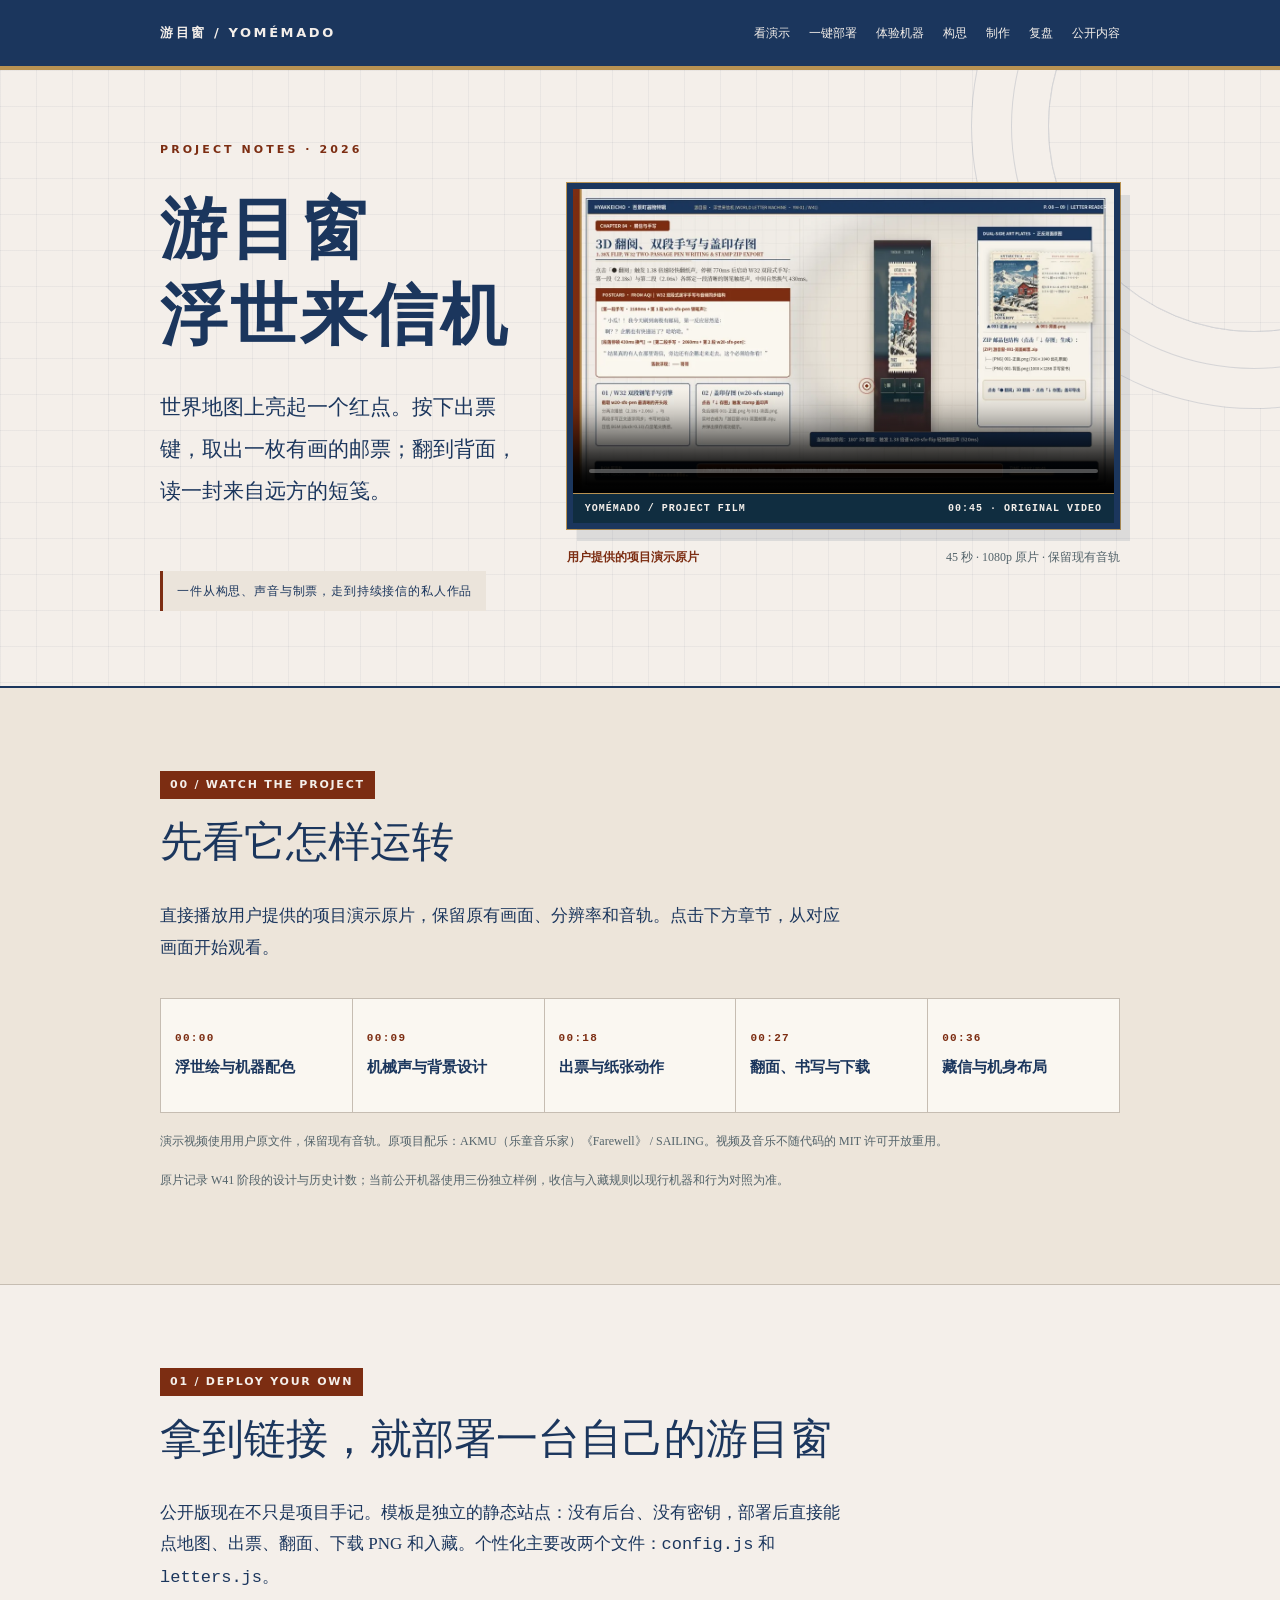
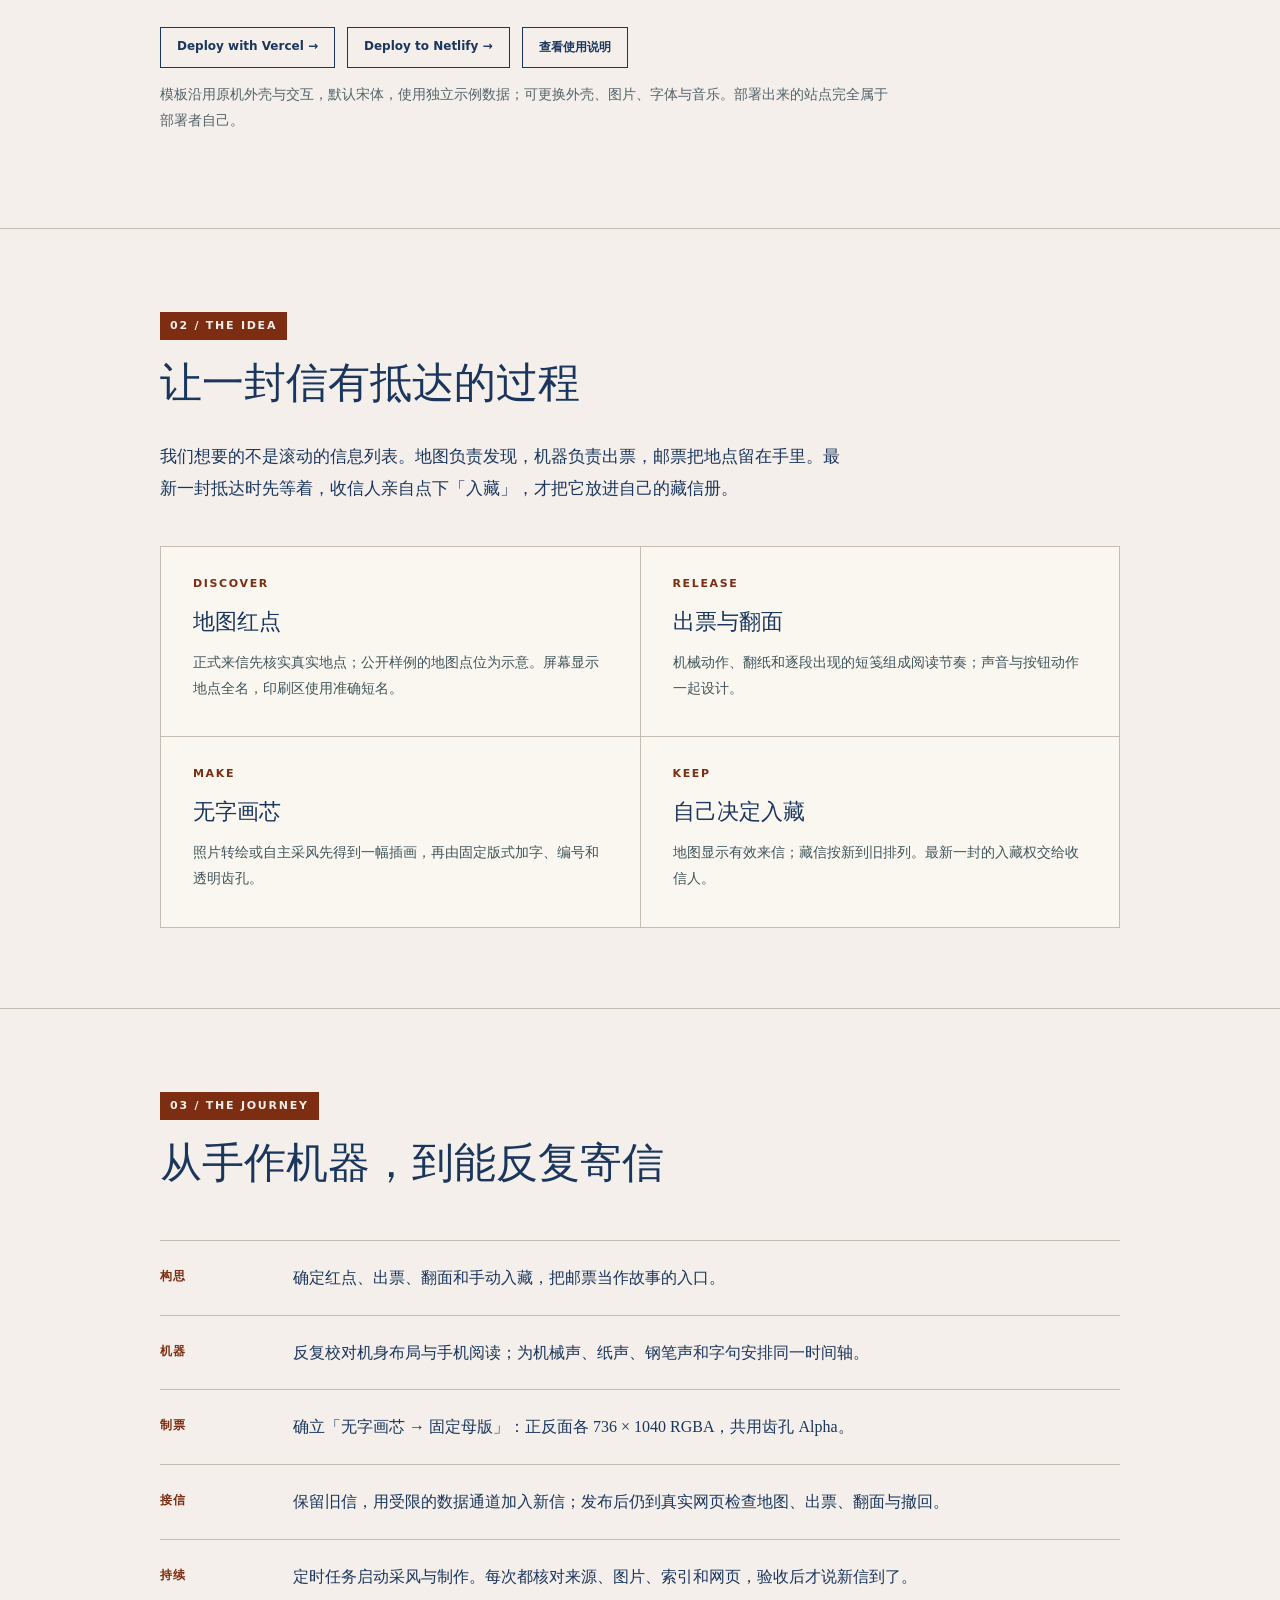
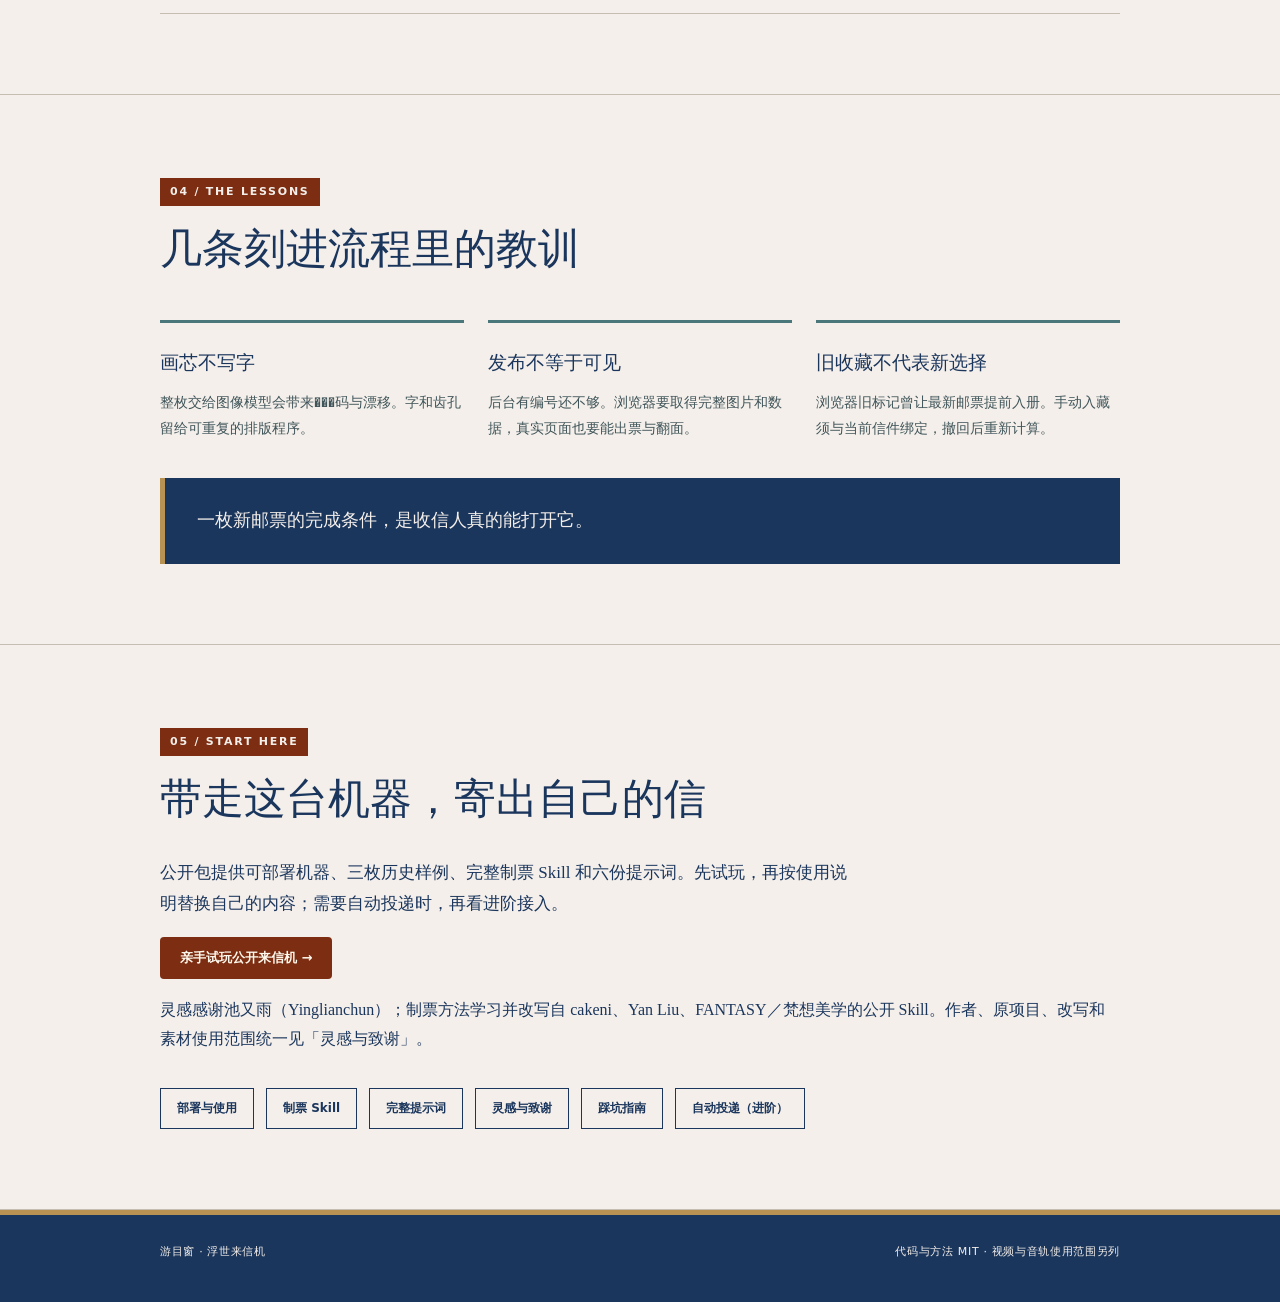
==== commit 6f89df7e: "refactor: simplify project directories and consolidate guides" ====
--- a/index.html
+++ b/index.html
@@ -92,8 +92,8 @@
   <main>
     <div class="hero"><div class="wrap"><div><div class="kicker">PROJECT NOTES · 2026</div><h1>游目窗<br>浮世来信机</h1><p class="lead">世界地图上亮起一个红点。按下出票键，取出一枚有画的邮票；翻到背面，读一封来自远方的短笺。</p><div class="hero-note">一件从构思、声音与制票，走到持续接信的私人作品</div></div><div class="hero-video" id="showcase">
   <div class="film-shell">
-    <video id="showcase-film" controls playsinline preload="metadata" poster="assets/showcase-poster.webp" aria-describedby="film-caption">
-      <source src="assets/yomemado-showcase-original.mp4" type="video/mp4">
+    <video id="showcase-film" controls playsinline preload="metadata" poster="docs/assets/showcase-poster.webp" aria-describedby="film-caption">
+      <source src="docs/assets/yomemado-showcase-original.mp4" type="video/mp4">
       您的浏览器不支持 HTML5 视频。
     </video>
     <div class="film-meta"><span>YOMÉMADO / PROJECT FILM</span><span>00:45 · ORIGINAL VIDEO</span></div>
@@ -113,11 +113,11 @@
   </div>
   <p class="film-note">演示视频使用用户原文件，保留现有音轨。原项目配乐：AKMU（乐童音乐家）《Farewell》 / SAILING。视频及音乐不随代码的 MIT 许可开放重用。</p><p class="film-note">原片记录 W41 阶段的设计与历史计数；当前公开机器使用三份独立样例，收信与入藏规则以现行机器和行为对照为准。</p>
 </div></section>
-    <section id="deploy"><div class="wrap"><div class="eyebrow">01 / DEPLOY YOUR OWN</div><h2>拿到链接，就部署一台自己的游目窗</h2><p class="intro">公开版现在不只是项目手记。模板是独立的静态站点：没有后台、没有密钥，部署后直接能点地图、出票、翻面、下载 PNG 和入藏。个性化主要改两个文件：<code>config.js</code> 和 <code>letters.js</code>。</p><div class="links"><a href="https://vercel.com/new/clone?repository-url=https%3A%2F%2Fgithub.com%2Fjianjidanbenren-eng%2Fyomemado&root-directory=template&project-name=my-yomemado&repository-name=my-yomemado">Deploy with Vercel →</a><a href="https://app.netlify.com/start/deploy?repository=https://github.com/jianjidanbenren-eng/yomemado">Deploy to Netlify →</a><a href="template/README.md">查看模板说明</a></div><p class="disclosure">模板沿用原机外壳与交互，默认宋体，使用独立示例数据；可更换外壳、图片、字体与音乐。部署出来的站点完全属于部署者自己。</p></div></section>
+    <section id="deploy"><div class="wrap"><div class="eyebrow">01 / DEPLOY YOUR OWN</div><h2>拿到链接，就部署一台自己的游目窗</h2><p class="intro">公开版现在不只是项目手记。模板是独立的静态站点：没有后台、没有密钥，部署后直接能点地图、出票、翻面、下载 PNG 和入藏。个性化主要改两个文件：<code>config.js</code> 和 <code>letters.js</code>。</p><div class="links"><a href="https://vercel.com/new/clone?repository-url=https%3A%2F%2Fgithub.com%2Fjianjidanbenren-eng%2Fyomemado&root-directory=template&project-name=my-yomemado&repository-name=my-yomemado">Deploy with Vercel →</a><a href="https://app.netlify.com/start/deploy?repository=https://github.com/jianjidanbenren-eng/yomemado">Deploy to Netlify →</a><a href="https://github.com/jianjidanbenren-eng/yomemado/blob/main/template/USAGE.md">查看使用说明</a></div><p class="disclosure">模板沿用原机外壳与交互，默认宋体，使用独立示例数据；可更换外壳、图片、字体与音乐。部署出来的站点完全属于部署者自己。</p></div></section>
     <section id="idea"><div class="wrap"><div class="eyebrow">02 / THE IDEA</div><h2>让一封信有抵达的过程</h2><p class="intro">我们想要的不是滚动的信息列表。地图负责发现，机器负责出票，邮票把地点留在手里。最新一封抵达时先等着，收信人亲自点下「入藏」，才把它放进自己的藏信册。</p><div class="grid"><div class="card"><div class="num">DISCOVER</div><h3>地图红点</h3><p>正式来信先核实真实地点；公开样例的地图点位为示意。屏幕显示地点全名，印刷区使用准确短名。</p></div><div class="card"><div class="num">RELEASE</div><h3>出票与翻面</h3><p>机械动作、翻纸和逐段出现的短笺组成阅读节奏；声音与按钮动作一起设计。</p></div><div class="card"><div class="num">MAKE</div><h3>无字画芯</h3><p>照片转绘或自主采风先得到一幅插画，再由固定版式加字、编号和透明齿孔。</p></div><div class="card"><div class="num">KEEP</div><h3>自己决定入藏</h3><p>地图显示有效来信；藏信按新到旧排列。最新一封的入藏权交给收信人。</p></div></div></div></section>
     <section id="journey"><div class="wrap"><div class="eyebrow">03 / THE JOURNEY</div><h2>从手作机器，到能反复寄信</h2><div class="timeline"><div class="step"><b>构思</b><p>确定红点、出票、翻面和手动入藏，把邮票当作故事的入口。</p></div><div class="step"><b>机器</b><p>反复校对机身布局与手机阅读；为机械声、纸声、钢笔声和字句安排同一时间轴。</p></div><div class="step"><b>制票</b><p>确立「无字画芯 → 固定母版」：正反面各 736 × 1040 RGBA，共用齿孔 Alpha。</p></div><div class="step"><b>接信</b><p>保留旧信，用受限的数据通道加入新信；发布后仍到真实网页检查地图、出票、翻面与撤回。</p></div><div class="step"><b>持续</b><p>定时任务启动采风与制作。每次都核对来源、图片、索引和网页，验收后才说新信到了。</p></div></div></div></section>
-    <section id="lessons"><div class="wrap"><div class="eyebrow">04 / THE LESSONS</div><h2>几条刻进流程里的教训</h2><div class="rules"><div class="rule"><h3>画芯不写字</h3><p>整枚交给图像模型会带来乱码与漂移。字和齿孔留给可重复的排版程序。</p></div><div class="rule"><h3>发布不等于可见</h3><p>后台有编号还不够。浏览器要取得完整图片和数据，真实页面也要能出票与翻面。</p></div><div class="rule"><h3>旧收藏不代表新选择</h3><p>浏览器旧标记曾让最新邮票提前入册。手动入藏须与当前信件绑定，撤回后重新计算。</p></div></div><p class="quote">一枚新邮票的完成条件，是收信人真的能打开它。</p></div></section>
-    <section id="share"><div class="wrap"><div class="eyebrow">05 / OPEN NOTES</div><h2>先把能分享的部分写清楚</h2><p class="intro">这里公开用户提供的 45 秒有声原片、可部署机器、完整制票 Skill、三份画芯与三份工作流提示词和 PNG 检查工具。机器保留两段逐字写信；三封样例时，地图三点、藏信先有两枚已读旧信，最新一枚亲手入藏后才加入。公开模板沿用原机器外壳，提供三枚历史测试样例、完整制票 Skill、规则与提示词；私人来信数据、独立背景歌曲文件、字体文件和凭据不在模板内；演示视频保留其原有画面和音轨。</p><p><a href="template/index.html" style="display:inline-block;padding:12px 20px;background:#7c2d12;color:#fff8ec;text-decoration:none;font:700 13px system-ui;border-radius:4px">亲手试玩公开来信机 →</a></p><p>灵感感谢池又雨（Yinglianchun）；制票方法学习并改写自 cakeni 的 Ukiyoe Picture Skill、Yan Liu 的 Mono Color Skill、FANTASY／梵想美学的 Photo Revival。<a href="https://github.com/jianjidanbenren-eng/yomemado/blob/main/docs/灵感与致谢.md">原项目、改写与许可 →</a></p><p class="disclosure">本页是项目手记，不是可替代原站的演示站，也不连接私人数据。使用这些方法制作自己的作品时，请准备拥有使用权的图像、字体与声音。</p><div class="links"><a href="#showcase">观看演示</a><a href="https://github.com/jianjidanbenren-eng/yomemado/blob/main/README.md">项目 README</a><a href="https://github.com/jianjidanbenren-eng/yomemado/blob/main/docs/制作流程.md">制作流程</a><a href="https://github.com/jianjidanbenren-eng/yomemado/blob/main/skills/yomemado-stamp-maker/references/prompts.md">完整提示词</a><a href="https://github.com/jianjidanbenren-eng/yomemado/blob/main/docs/灵感与致谢.md">灵感与致谢</a><a href="https://github.com/jianjidanbenren-eng/yomemado/blob/main/docs/踩坑复盘.md">踩坑复盘</a><a href="https://github.com/jianjidanbenren-eng/yomemado/blob/main/docs/公开边界.md">素材边界</a><a href="https://github.com/jianjidanbenren-eng/yomemado/blob/main/docs/自动投递与跨设备接入.md">自动投递与跨设备接入</a></div></div></section>
+    <section id="lessons"><div class="wrap"><div class="eyebrow">04 / THE LESSONS</div><h2>几条刻进流程里的教训</h2><div class="rules"><div class="rule"><h3>画芯不写字</h3><p>整枚交给图像模型会带来���码与漂移。字和齿孔留给可重复的排版程序。</p></div><div class="rule"><h3>发布不等于可见</h3><p>后台有编号还不够。浏览器要取得完整图片和数据，真实页面也要能出票与翻面。</p></div><div class="rule"><h3>旧收藏不代表新选择</h3><p>浏览器旧标记曾让最新邮票提前入册。手动入藏须与当前信件绑定，撤回后重新计算。</p></div></div><p class="quote">一枚新邮票的完成条件，是收信人真的能打开它。</p></div></section>
+    <section id="share"><div class="wrap"><div class="eyebrow">05 / START HERE</div><h2>带走这台机器，寄出自己的信</h2><p class="intro">公开包提供可部署机器、三枚历史样例、完整制票 Skill 和六份提示词。先试玩，再按使用说明替换自己的内容；需要自动投递时，再看进阶接入。</p><p><a href="template/index.html" style="display:inline-block;padding:12px 20px;background:#7c2d12;color:#fff8ec;text-decoration:none;font:700 13px system-ui;border-radius:4px">亲手试玩公开来信机 →</a></p><p>灵感感谢池又雨（Yinglianchun）；制票方法学习并改写自 cakeni、Yan Liu、FANTASY／梵想美学的公开 Skill。作者、原项目、改写和素材使用范围统一见「灵感与致谢」。</p><div class="links"><a href="https://github.com/jianjidanbenren-eng/yomemado/blob/main/template/USAGE.md">部署与使用</a><a href="https://github.com/jianjidanbenren-eng/yomemado/blob/main/skills/yomemado-stamp-maker/SKILL.md">制票 Skill</a><a href="https://github.com/jianjidanbenren-eng/yomemado/blob/main/skills/yomemado-stamp-maker/references/prompts.md">完整提示词</a><a href="https://github.com/jianjidanbenren-eng/yomemado/blob/main/docs/灵感与致谢.md">灵感与致谢</a><a href="https://github.com/jianjidanbenren-eng/yomemado/blob/main/docs/踩坑复盘.md">踩坑指南</a><a href="https://github.com/jianjidanbenren-eng/yomemado/blob/main/docs/自动投递与跨设备接入.md">自动投递（进阶）</a></div></div></section>
   </main>
   <script>
     (() => {
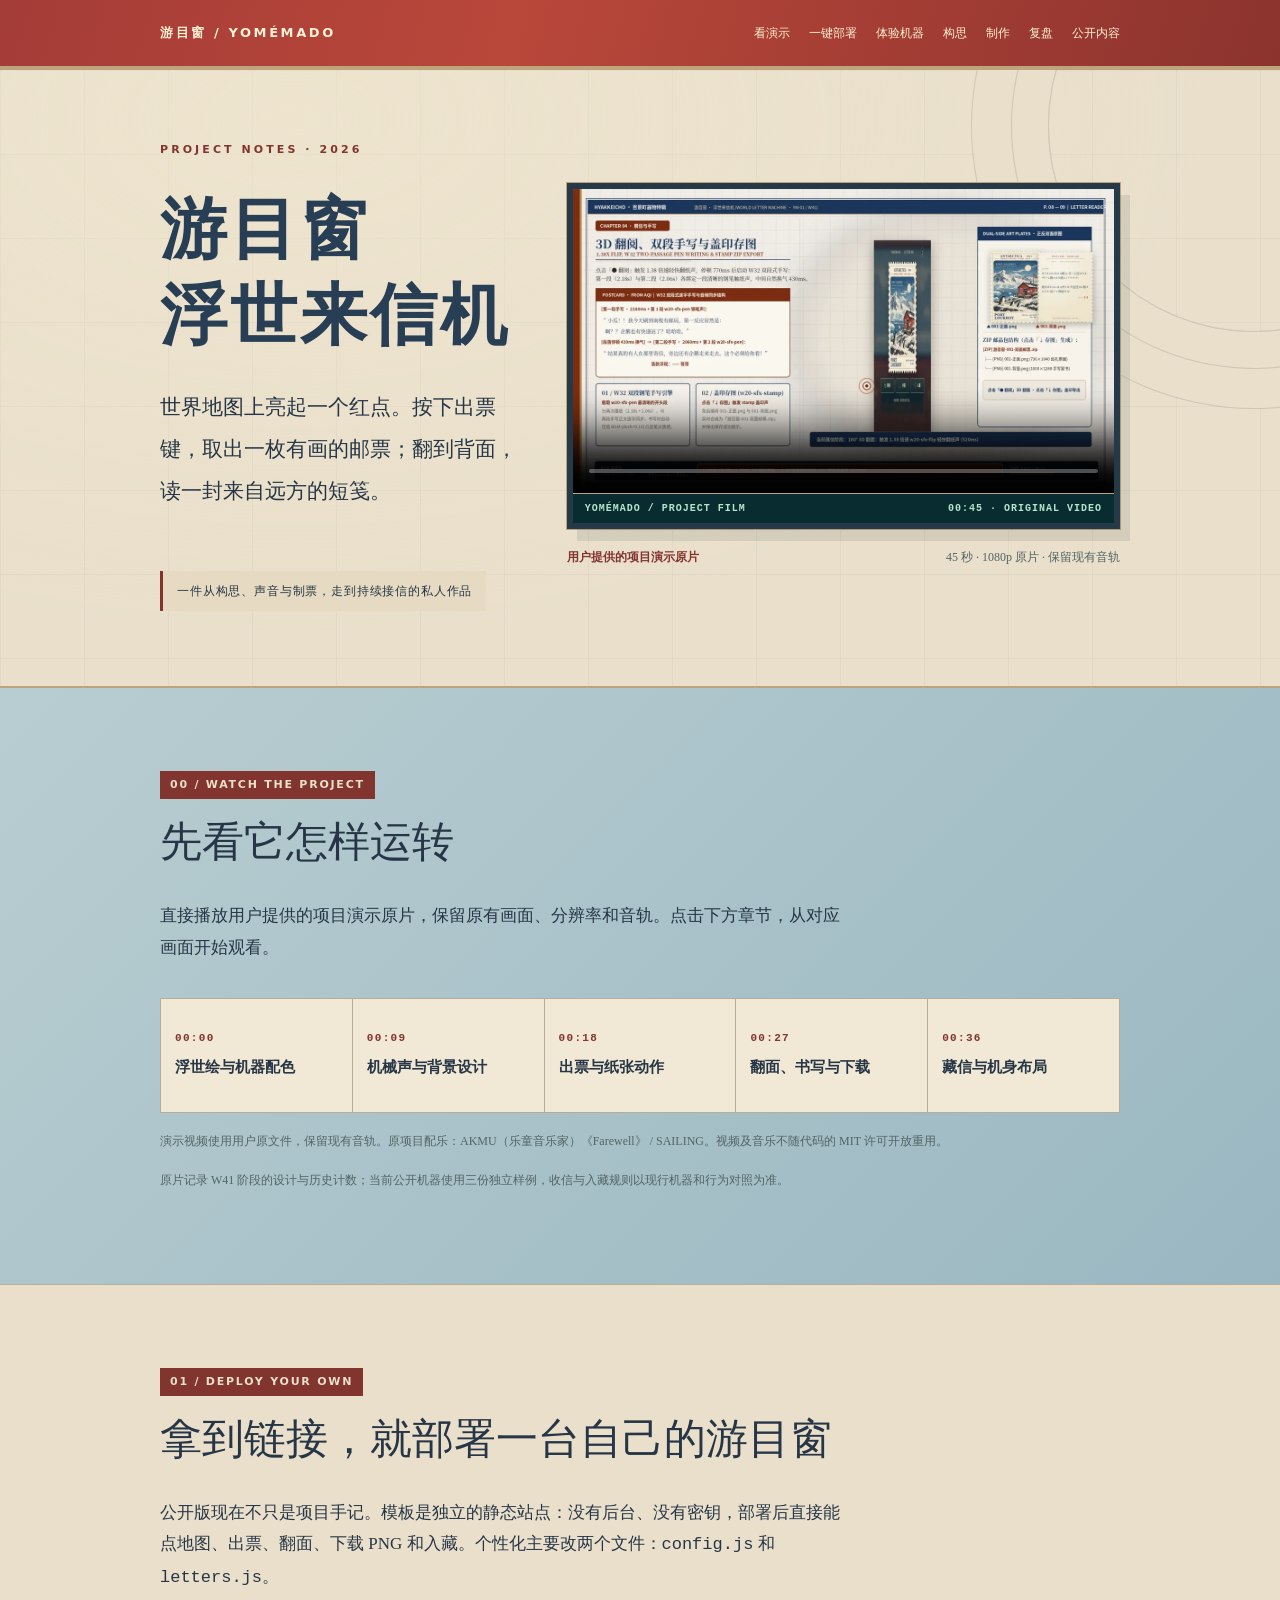
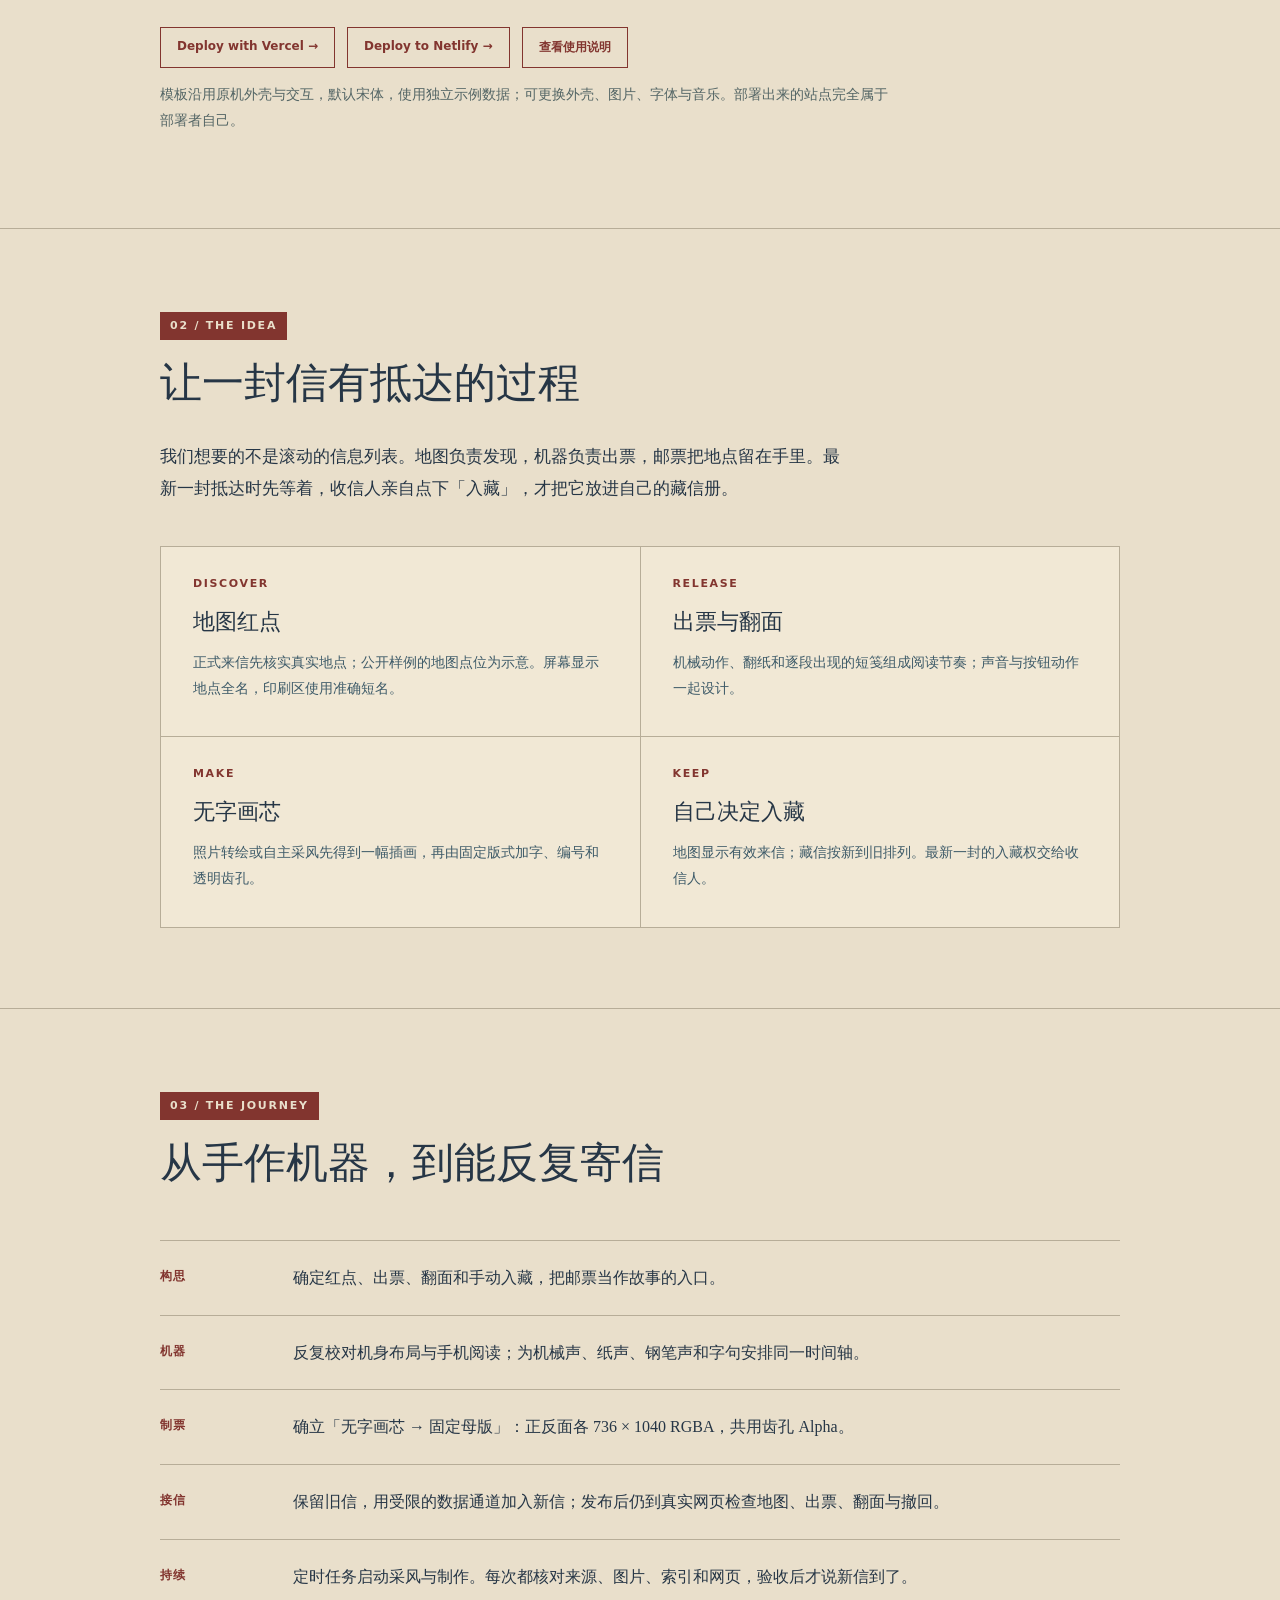
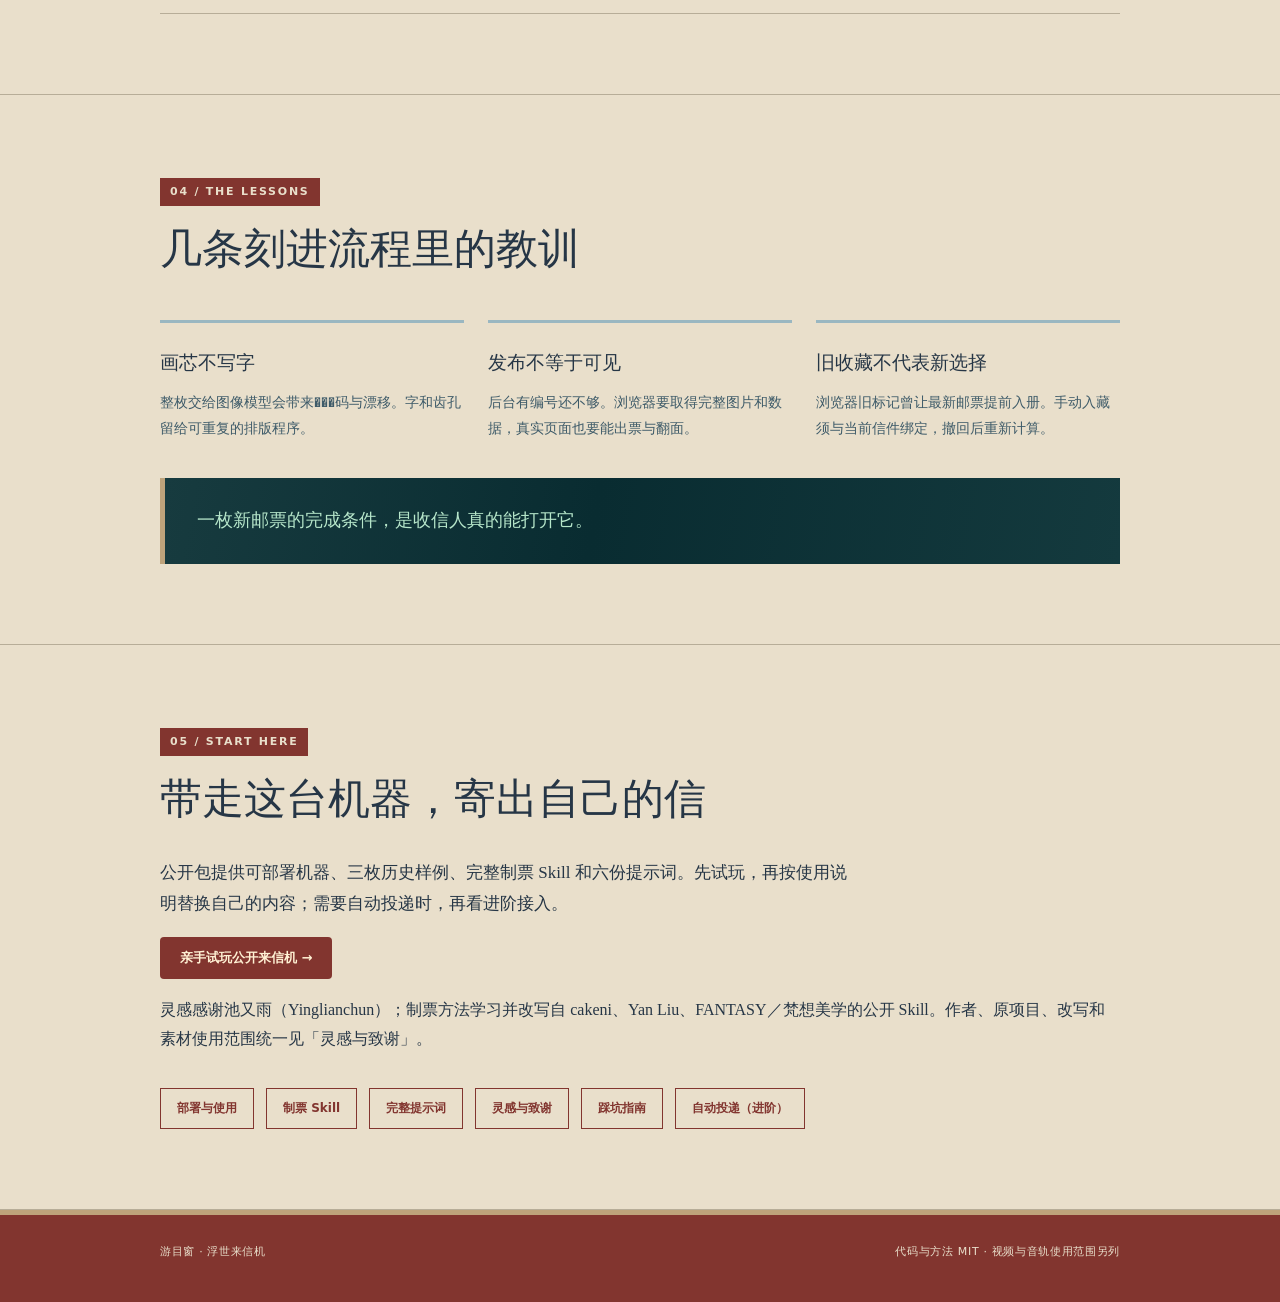
==== commit e6eb83be: "style: match project page to the machine material palette" ====
--- a/index.html
+++ b/index.html
@@ -7,45 +7,46 @@
   <meta name="description" content="游目窗 · 浮世来信机：从一台会寄出世界邮票的机器，到能持续接信的创作流程。">
   <title>游目窗 · 浮世来信机｜演示与制作手记</title>
   <style>
-    :root { --paper:#f4efea; --paper2:#ebe4db; --ink:#1b365d; --muted:#53636a; --red:#7c2d12; --sea:#4a777a; --line:#c6bdb2; --gold:#b89252; }
+    /* Shared material colors from template/machine.css: casing, nameplate, map and readout. */
+    :root { --oxide:#b9473a; --oxide-deep:#82352f; --bezel:#243a49; --ivory:#fff1d4; --display:#092c31; --mint:#b6e6ca; --paper:#e9dfcb; --paper2:#e6dbc2; --ink:#263646; --muted:#536565; --red:#82352f; --sea:#9ab7c1; --line:#b7ad98; --gold:#bea37b; }
     * { box-sizing:border-box; }
     html { scroll-behavior:smooth; }
     body { margin:0; color:var(--ink); background:var(--paper); font-family:Georgia,"Noto Serif CJK SC","Songti SC",serif; line-height:1.85; }
     a { color:inherit; text-decoration-color:var(--red); text-underline-offset:4px; }
     a:focus-visible { outline:2px solid var(--red); outline-offset:4px; }
     .wrap { width:min(100% - 44px,960px); margin:auto; }
-    .top { background:var(--ink); color:var(--paper); border-bottom:4px solid var(--gold); }
+    .top { background:linear-gradient(105deg,#a43c37,var(--oxide) 40%,#8c332e); color:var(--ivory); border-bottom:4px solid var(--gold); }
     .top .wrap { display:flex; justify-content:space-between; align-items:center; gap:20px; min-height:66px; }
     .brand,.top nav,.kicker,.eyebrow,.stamp-label,.foot { font-family:ui-sans-serif,system-ui,-apple-system,"Noto Sans CJK SC",sans-serif; }
     .brand { font-size:13px; letter-spacing:.2em; font-weight:700; }
     nav { display:flex; flex-wrap:wrap; gap:19px; font-size:12px; }
     nav a { text-decoration:none; }
-    nav a:hover { color:#dfc995; }
-    .hero { padding:88px 0 94px; border-bottom:2px solid var(--ink); position:relative; overflow:hidden; background-image:linear-gradient(#1b365d0d 1px,transparent 1px),linear-gradient(90deg,#1b365d0d 1px,transparent 1px); background-size:36px 36px; }
-    .hero::after { content:""; position:absolute; width:410px; height:410px; border:1px solid #1b365d24; border-radius:50%; right:-180px; top:-150px; box-shadow:0 0 0 36px #f4efea,0 0 0 37px #1b365d24,0 0 0 76px #f4efea,0 0 0 77px #1b365d24; pointer-events:none; }
+    nav a:hover { color:#fff1d4; }
+    .hero { padding:88px 0 94px; border-bottom:2px solid var(--gold); position:relative; overflow:hidden; background-color:var(--paper); background-image:radial-gradient(ellipse at 23% 8%,#f2e9d180,transparent 65%),linear-gradient(#2636460a 1px,transparent 1px),linear-gradient(90deg,#2636460a 1px,transparent 1px); background-size:auto,84px 84px,84px 84px; }
+    .hero::after { content:""; position:absolute; width:410px; height:410px; border:1px solid #26364624; border-radius:50%; right:-180px; top:-150px; box-shadow:0 0 0 36px #e9dfcb,0 0 0 37px #26364624,0 0 0 76px #e9dfcb,0 0 0 77px #26364624; pointer-events:none; }
     .hero .wrap { position:relative; z-index:1; display:grid; grid-template-columns:minmax(0,1fr) 300px; align-items:center; gap:38px; }
     .kicker { color:var(--red); font-size:11px; letter-spacing:.28em; font-weight:700; }
-    h1 { font-size:clamp(44px,7vw,76px); font-weight:600; letter-spacing:.045em; line-height:1.28; margin:27px 0; }
+    h1 { color:#273e55; font-size:clamp(44px,7vw,76px); font-weight:600; letter-spacing:.045em; line-height:1.28; margin:27px 0; }
     .lead { font-size:clamp(17px,2.2vw,21px); max-width:620px; line-height:2; }
     .hero-note { margin-top:38px; display:inline-block; padding:9px 14px; border-left:3px solid var(--red); background:var(--paper2); color:var(--ink); font-size:12px; font-family:ui-sans-serif,system-ui,sans-serif; letter-spacing:.07em; }
-    .machine { width:100%; padding:12px; border:4px solid #572613; border-radius:13px; background:linear-gradient(130deg,#a74732,#7c2d12 63%,#a34b37); box-shadow:8px 13px 0 #1b365d24, inset 0 0 0 2px #d58a6b; transform:rotate(2deg); }
-    .machine-head { padding:13px 8px; border:2px solid #b89252; background:#f1e6ca; color:var(--ink); text-align:center; font-size:16px; letter-spacing:.1em; font-weight:700; }
+    .machine { width:100%; padding:12px; border:4px solid #572613; border-radius:13px; background:linear-gradient(130deg,#a74732,#82352f 63%,#a34b37); box-shadow:8px 13px 0 #26364624, inset 0 0 0 2px #d58a6b; transform:rotate(2deg); }
+    .machine-head { padding:13px 8px; border:2px solid #bea37b; background:#f1e6ca; color:var(--ink); text-align:center; font-size:16px; letter-spacing:.1em; font-weight:700; }
     .machine-map { position:relative; height:155px; margin:11px 0; border:7px solid var(--ink); border-radius:4px; background:linear-gradient(90deg,#ffffff25 1px,transparent 1px),linear-gradient(#ffffff25 1px,transparent 1px),#85a9b1; background-size:32px 31px; box-shadow:inset 0 0 0 2px #e5e4d6; }
-    .machine-map::before { content:""; position:absolute; inset:22px 20px; border:2px solid #f4efea; border-radius:50%; transform:rotate(-16deg); opacity:.75; }
-    .machine-map::after { content:""; position:absolute; top:61px; left:105px; width:11px; height:11px; border-radius:50%; background:var(--red); border:3px solid var(--paper); box-shadow:0 0 0 5px #7c2d1280; }
+    .machine-map::before { content:""; position:absolute; inset:22px 20px; border:2px solid #e9dfcb; border-radius:50%; transform:rotate(-16deg); opacity:.75; }
+    .machine-map::after { content:""; position:absolute; top:61px; left:105px; width:11px; height:11px; border-radius:50%; background:var(--red); border:3px solid var(--paper); box-shadow:0 0 0 5px #b9473a80; }
     .machine-control { display:flex; gap:12px; align-items:center; padding:6px 3px; }
-    .machine-screen { flex:1; padding:15px 4px; background:#123a43; border:3px solid #b89252; color:#e4e3d4; text-align:center; font:600 10px ui-monospace,monospace; letter-spacing:.12em; }
+    .machine-screen { flex:1; padding:15px 4px; background:#123a43; border:3px solid #bea37b; color:#e4e3d4; text-align:center; font:600 10px ui-monospace,monospace; letter-spacing:.12em; }
     .machine-knob { width:34px; height:34px; flex:none; border:5px solid #7e5a2a; border-radius:50%; background:radial-gradient(circle at 33% 25%,#e5c986,#a67a3a); }
-    .machine-slot { width:58%; height:7px; margin:12px auto 6px; background:#183647; border:2px solid #b89252; border-radius:8px; }
+    .machine-slot { width:58%; height:7px; margin:12px auto 6px; background:#183647; border:2px solid #bea37b; border-radius:8px; }
     section { padding:80px 0; border-bottom:1px solid var(--line); }
     .eyebrow { display:inline-block; background:var(--red); color:var(--paper); padding:4px 10px; font-size:11px; letter-spacing:.16em; font-weight:700; }
     h2 { font-size:clamp(29px,4vw,42px); font-weight:500; line-height:1.45; margin:13px 0 27px; }
     .intro { max-width:690px; font-size:17px; }
     .grid { display:grid; grid-template-columns:repeat(2,minmax(0,1fr)); gap:1px; background:var(--line); border:1px solid var(--line); margin-top:42px; }
-    .card { background:#faf7f1; padding:30px 32px 35px; min-height:180px; }
+    .card { background:#f1e8d5; padding:30px 32px 35px; min-height:180px; }
     .card .num { color:var(--red); font:700 11px ui-sans-serif,system-ui,sans-serif; letter-spacing:.15em; }
     .card h3 { font-size:22px; font-weight:500; margin:12px 0 7px; }
-    .card p { margin:0; color:#40555a; font-size:14px; }
+    .card p { margin:0; color:#3e5b69; font-size:14px; }
     .timeline { margin:46px 0 0; border-top:1px solid var(--line); }
     .step { display:grid; grid-template-columns:115px minmax(0,1fr); border-bottom:1px solid var(--line); padding:22px 0; gap:18px; }
     .step b { color:var(--red); font:600 12px ui-sans-serif,system-ui,sans-serif; letter-spacing:.08em; padding-top:5px; }
@@ -53,13 +54,13 @@
     .rules { display:grid; grid-template-columns:repeat(3,1fr); gap:24px; margin-top:40px; }
     .rule { border-top:3px solid var(--sea); padding-top:22px; }
     .rule h3 { font-size:19px; font-weight:500; margin:0 0 10px; }
-    .rule p { font-size:14px; margin:0; color:#40555a; }
-    .quote { margin:36px 0 0; padding:26px 32px; background:var(--ink); color:var(--paper); border-left:5px solid var(--gold); font-size:18px; }
+    .rule p { font-size:14px; margin:0; color:#3e5b69; }
+    .quote { margin:36px 0 0; padding:26px 32px; background:linear-gradient(100deg,#173b3f,#092c31 45%,#143a3e); color:var(--mint); border-left:5px solid var(--gold); font-size:18px; }
     .links { display:flex; flex-wrap:wrap; gap:12px; margin-top:34px; }
-    .links a { display:inline-block; padding:11px 16px; border:1px solid var(--ink); font:600 12px ui-sans-serif,system-ui,sans-serif; text-decoration:none; }
-    .links a:hover { background:var(--ink); color:var(--paper); }
+    .links a { display:inline-block; padding:11px 16px; border:1px solid var(--red); color:var(--red); font:600 12px ui-sans-serif,system-ui,sans-serif; text-decoration:none; }
+    .links a:hover { background:var(--oxide-deep); color:var(--ivory); }
     .disclosure { color:var(--muted); font-size:14px; max-width:740px; }
-    footer { padding:27px 0 42px; background:var(--ink); border-top:5px solid var(--gold); }
+    footer { padding:27px 0 42px; background:var(--oxide-deep); border-top:5px solid var(--gold); }
     .foot { display:flex; justify-content:space-between; gap:20px; color:var(--paper); font-size:11px; letter-spacing:.06em; }
     @media(max-width:800px) { .hero .wrap { grid-template-columns:1fr; } .machine { width:min(300px,100%); transform:none; } }
     @media(max-width:650px) { .top .wrap { align-items:flex-start; flex-direction:column; padding:17px 0; gap:6px; } .hero { padding:65px 0 72px; } section { padding:62px 0; } .grid,.rules { grid-template-columns:1fr; } .card { min-height:unset; } .step { grid-template-columns:75px 1fr; gap:12px; } .foot { flex-direction:column; gap:5px; } }
@@ -68,17 +69,17 @@
     /* The actual project film replaces the previous decorative machine mockup */
     .hero .wrap { grid-template-columns:minmax(0,.9fr) minmax(0,1.35fr); max-width:1160px; }
     .hero { padding:70px 0 75px; }
-    .hero h1 { font-size:clamp(43px,5.3vw,67px); }
+    .hero h1 { color:#273e55; font-size:clamp(43px,5.3vw,67px); }
     .hero-video { min-width:0; }
-    .film-shell { background:#102d40; border:6px solid var(--ink); box-shadow:10px 12px 0 #1b365d1c,0 0 0 1px #b89252; }
-    .film-shell video { display:block; width:100%; aspect-ratio:16/9; height:auto; object-fit:contain; background:#102d40; }
-    .film-meta { display:flex; justify-content:space-between; gap:12px; padding:9px 12px; color:var(--paper); font:600 10px ui-monospace,monospace; letter-spacing:.10em; border-top:1px solid var(--gold); }
+    .film-shell { background:var(--display); border:6px solid var(--bezel); box-shadow:10px 12px 0 #2636461c,0 0 0 1px #bea37b; }
+    .film-shell video { display:block; width:100%; aspect-ratio:16/9; height:auto; object-fit:contain; background:#092c31; }
+    .film-meta { display:flex; justify-content:space-between; gap:12px; padding:9px 12px; color:var(--mint); font:600 10px ui-monospace,monospace; letter-spacing:.10em; border-top:1px solid var(--gold); }
     .film-description { display:flex; justify-content:space-between; gap:14px; margin-top:17px; color:var(--muted); font-size:12px; }
     .film-description strong { color:var(--red); }
-    #film { background:#ede5da; }
+    #film { background:linear-gradient(135deg,#b8cdd1,var(--sea)); }
     .film-chapters { display:grid; grid-template-columns:repeat(5,minmax(0,1fr)); gap:1px; background:var(--line); border:1px solid var(--line); margin-top:35px; }
-    .film-chapter { appearance:none; border:0; padding:23px 14px; min-height:113px; background:#faf7f1; color:var(--ink); text-align:left; cursor:pointer; font:inherit; }
-    .film-chapter:hover,.film-chapter:focus-visible { background:#e8dbca; }
+    .film-chapter { appearance:none; border:0; padding:23px 14px; min-height:113px; background:#f1e8d5; color:var(--ink); text-align:left; cursor:pointer; font:inherit; }
+    .film-chapter:hover,.film-chapter:focus-visible { background:#e6dbc2; }
     .film-chapter:focus-visible { outline:3px solid var(--red); outline-offset:-3px; }
     .film-chapter time { display:block; font:700 11px ui-monospace,monospace; letter-spacing:.12em; color:var(--red); }
     .film-chapter span { display:block; margin-top:12px; font-size:15px; line-height:1.5; font-weight:600; }
@@ -117,7 +118,7 @@
     <section id="idea"><div class="wrap"><div class="eyebrow">02 / THE IDEA</div><h2>让一封信有抵达的过程</h2><p class="intro">我们想要的不是滚动的信息列表。地图负责发现，机器负责出票，邮票把地点留在手里。最新一封抵达时先等着，收信人亲自点下「入藏」，才把它放进自己的藏信册。</p><div class="grid"><div class="card"><div class="num">DISCOVER</div><h3>地图红点</h3><p>正式来信先核实真实地点；公开样例的地图点位为示意。屏幕显示地点全名，印刷区使用准确短名。</p></div><div class="card"><div class="num">RELEASE</div><h3>出票与翻面</h3><p>机械动作、翻纸和逐段出现的短笺组成阅读节奏；声音与按钮动作一起设计。</p></div><div class="card"><div class="num">MAKE</div><h3>无字画芯</h3><p>照片转绘或自主采风先得到一幅插画，再由固定版式加字、编号和透明齿孔。</p></div><div class="card"><div class="num">KEEP</div><h3>自己决定入藏</h3><p>地图显示有效来信；藏信按新到旧排列。最新一封的入藏权交给收信人。</p></div></div></div></section>
     <section id="journey"><div class="wrap"><div class="eyebrow">03 / THE JOURNEY</div><h2>从手作机器，到能反复寄信</h2><div class="timeline"><div class="step"><b>构思</b><p>确定红点、出票、翻面和手动入藏，把邮票当作故事的入口。</p></div><div class="step"><b>机器</b><p>反复校对机身布局与手机阅读；为机械声、纸声、钢笔声和字句安排同一时间轴。</p></div><div class="step"><b>制票</b><p>确立「无字画芯 → 固定母版」：正反面各 736 × 1040 RGBA，共用齿孔 Alpha。</p></div><div class="step"><b>接信</b><p>保留旧信，用受限的数据通道加入新信；发布后仍到真实网页检查地图、出票、翻面与撤回。</p></div><div class="step"><b>持续</b><p>定时任务启动采风与制作。每次都核对来源、图片、索引和网页，验收后才说新信到了。</p></div></div></div></section>
     <section id="lessons"><div class="wrap"><div class="eyebrow">04 / THE LESSONS</div><h2>几条刻进流程里的教训</h2><div class="rules"><div class="rule"><h3>画芯不写字</h3><p>整枚交给图像模型会带来���码与漂移。字和齿孔留给可重复的排版程序。</p></div><div class="rule"><h3>发布不等于可见</h3><p>后台有编号还不够。浏览器要取得完整图片和数据，真实页面也要能出票与翻面。</p></div><div class="rule"><h3>旧收藏不代表新选择</h3><p>浏览器旧标记曾让最新邮票提前入册。手动入藏须与当前信件绑定，撤回后重新计算。</p></div></div><p class="quote">一枚新邮票的完成条件，是收信人真的能打开它。</p></div></section>
-    <section id="share"><div class="wrap"><div class="eyebrow">05 / START HERE</div><h2>带走这台机器，寄出自己的信</h2><p class="intro">公开包提供可部署机器、三枚历史样例、完整制票 Skill 和六份提示词。先试玩，再按使用说明替换自己的内容；需要自动投递时，再看进阶接入。</p><p><a href="template/index.html" style="display:inline-block;padding:12px 20px;background:#7c2d12;color:#fff8ec;text-decoration:none;font:700 13px system-ui;border-radius:4px">亲手试玩公开来信机 →</a></p><p>灵感感谢池又雨（Yinglianchun）；制票方法学习并改写自 cakeni、Yan Liu、FANTASY／梵想美学的公开 Skill。作者、原项目、改写和素材使用范围统一见「灵感与致谢」。</p><div class="links"><a href="https://github.com/jianjidanbenren-eng/yomemado/blob/main/template/USAGE.md">部署与使用</a><a href="https://github.com/jianjidanbenren-eng/yomemado/blob/main/skills/yomemado-stamp-maker/SKILL.md">制票 Skill</a><a href="https://github.com/jianjidanbenren-eng/yomemado/blob/main/skills/yomemado-stamp-maker/references/prompts.md">完整提示词</a><a href="https://github.com/jianjidanbenren-eng/yomemado/blob/main/docs/灵感与致谢.md">灵感与致谢</a><a href="https://github.com/jianjidanbenren-eng/yomemado/blob/main/docs/踩坑复盘.md">踩坑指南</a><a href="https://github.com/jianjidanbenren-eng/yomemado/blob/main/docs/自动投递与跨设备接入.md">自动投递（进阶）</a></div></div></section>
+    <section id="share"><div class="wrap"><div class="eyebrow">05 / START HERE</div><h2>带走这台机器，寄出自己的信</h2><p class="intro">公开包提供可部署机器、三枚历史样例、完整制票 Skill 和六份提示词。先试玩，再按使用说明替换自己的内容；需要自动投递时，再看进阶接入。</p><p><a href="template/index.html" style="display:inline-block;padding:12px 20px;background:#82352f;color:#fff1d4;text-decoration:none;font:700 13px system-ui;border-radius:4px">亲手试玩公开来信机 →</a></p><p>灵感感谢池又雨（Yinglianchun）；制票方法学习并改写自 cakeni、Yan Liu、FANTASY／梵想美学的公开 Skill。作者、原项目、改写和素材使用范围统一见「灵感与致谢」。</p><div class="links"><a href="https://github.com/jianjidanbenren-eng/yomemado/blob/main/template/USAGE.md">部署与使用</a><a href="https://github.com/jianjidanbenren-eng/yomemado/blob/main/skills/yomemado-stamp-maker/SKILL.md">制票 Skill</a><a href="https://github.com/jianjidanbenren-eng/yomemado/blob/main/skills/yomemado-stamp-maker/references/prompts.md">完整提示词</a><a href="https://github.com/jianjidanbenren-eng/yomemado/blob/main/docs/灵感与致谢.md">灵感与致谢</a><a href="https://github.com/jianjidanbenren-eng/yomemado/blob/main/docs/踩坑复盘.md">踩坑指南</a><a href="https://github.com/jianjidanbenren-eng/yomemado/blob/main/docs/自动投递与跨设备接入.md">自动投递（进阶）</a></div></div></section>
   </main>
   <script>
     (() => {
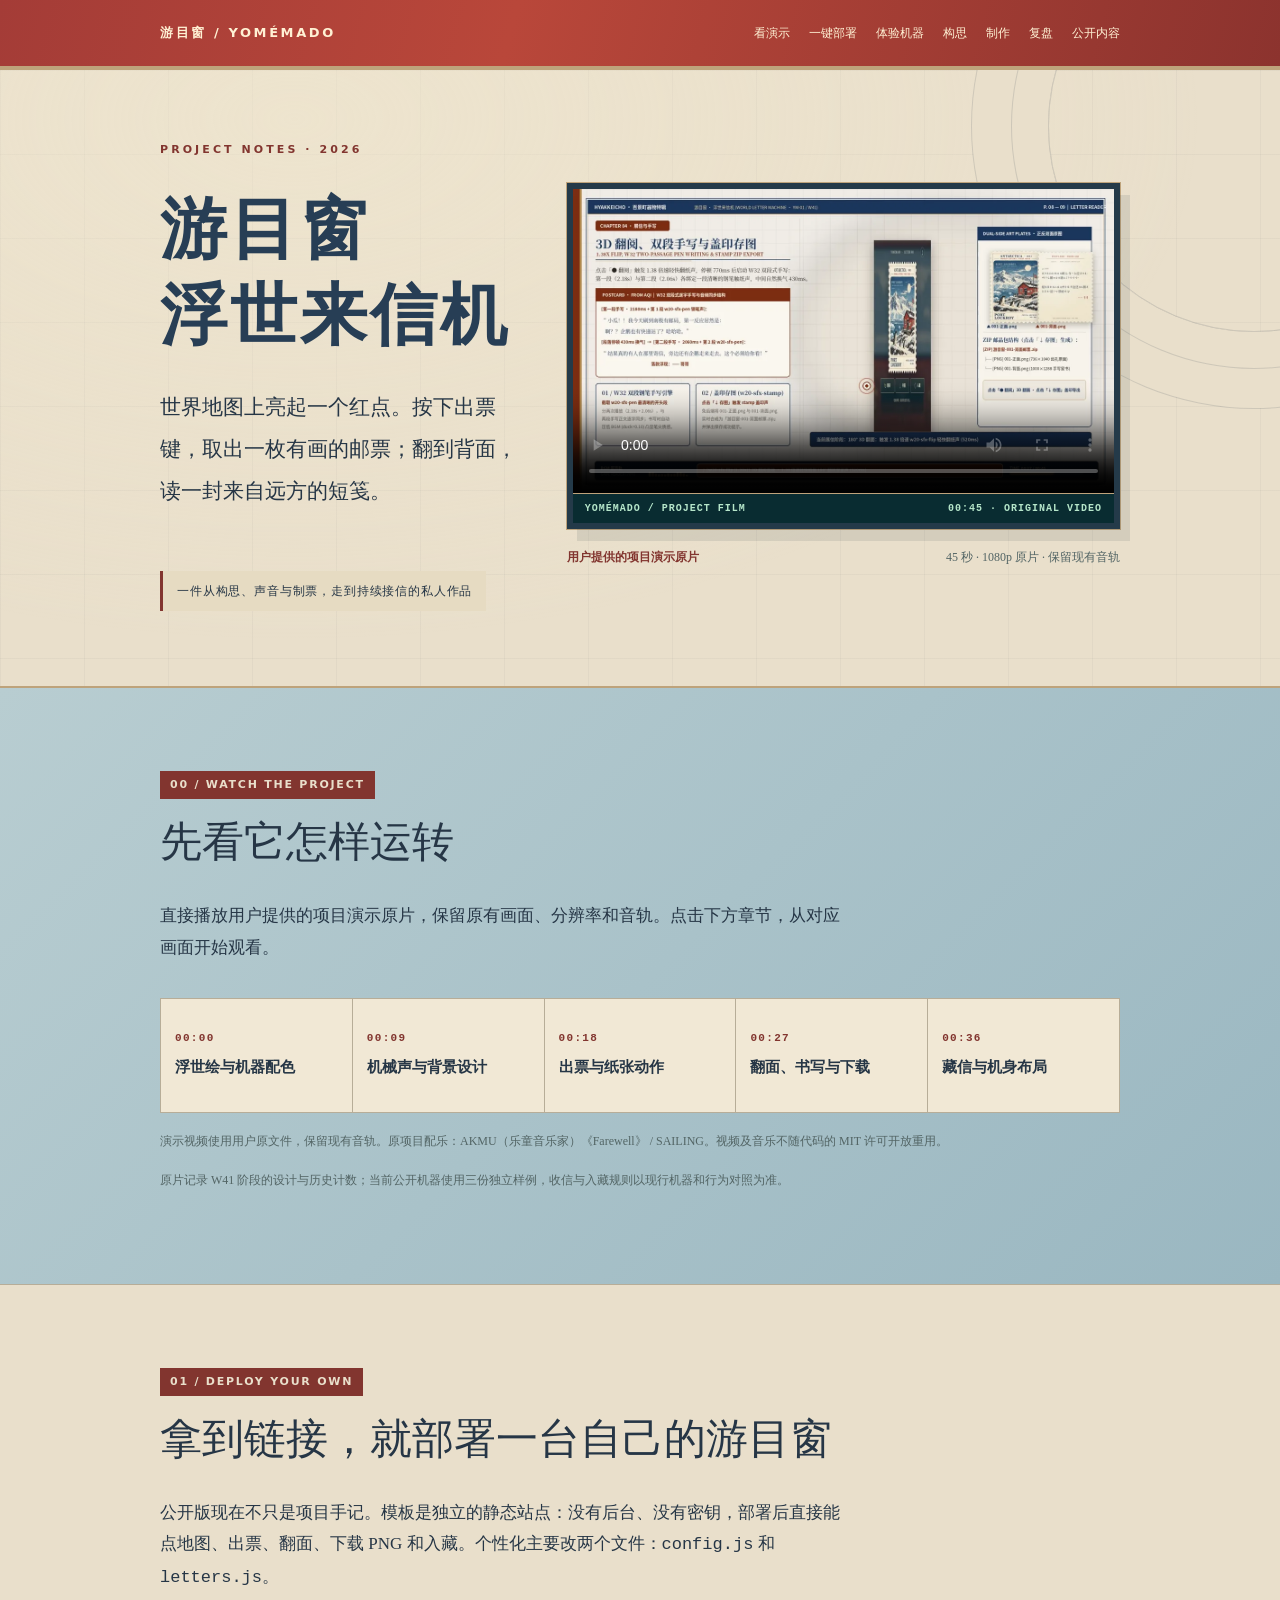
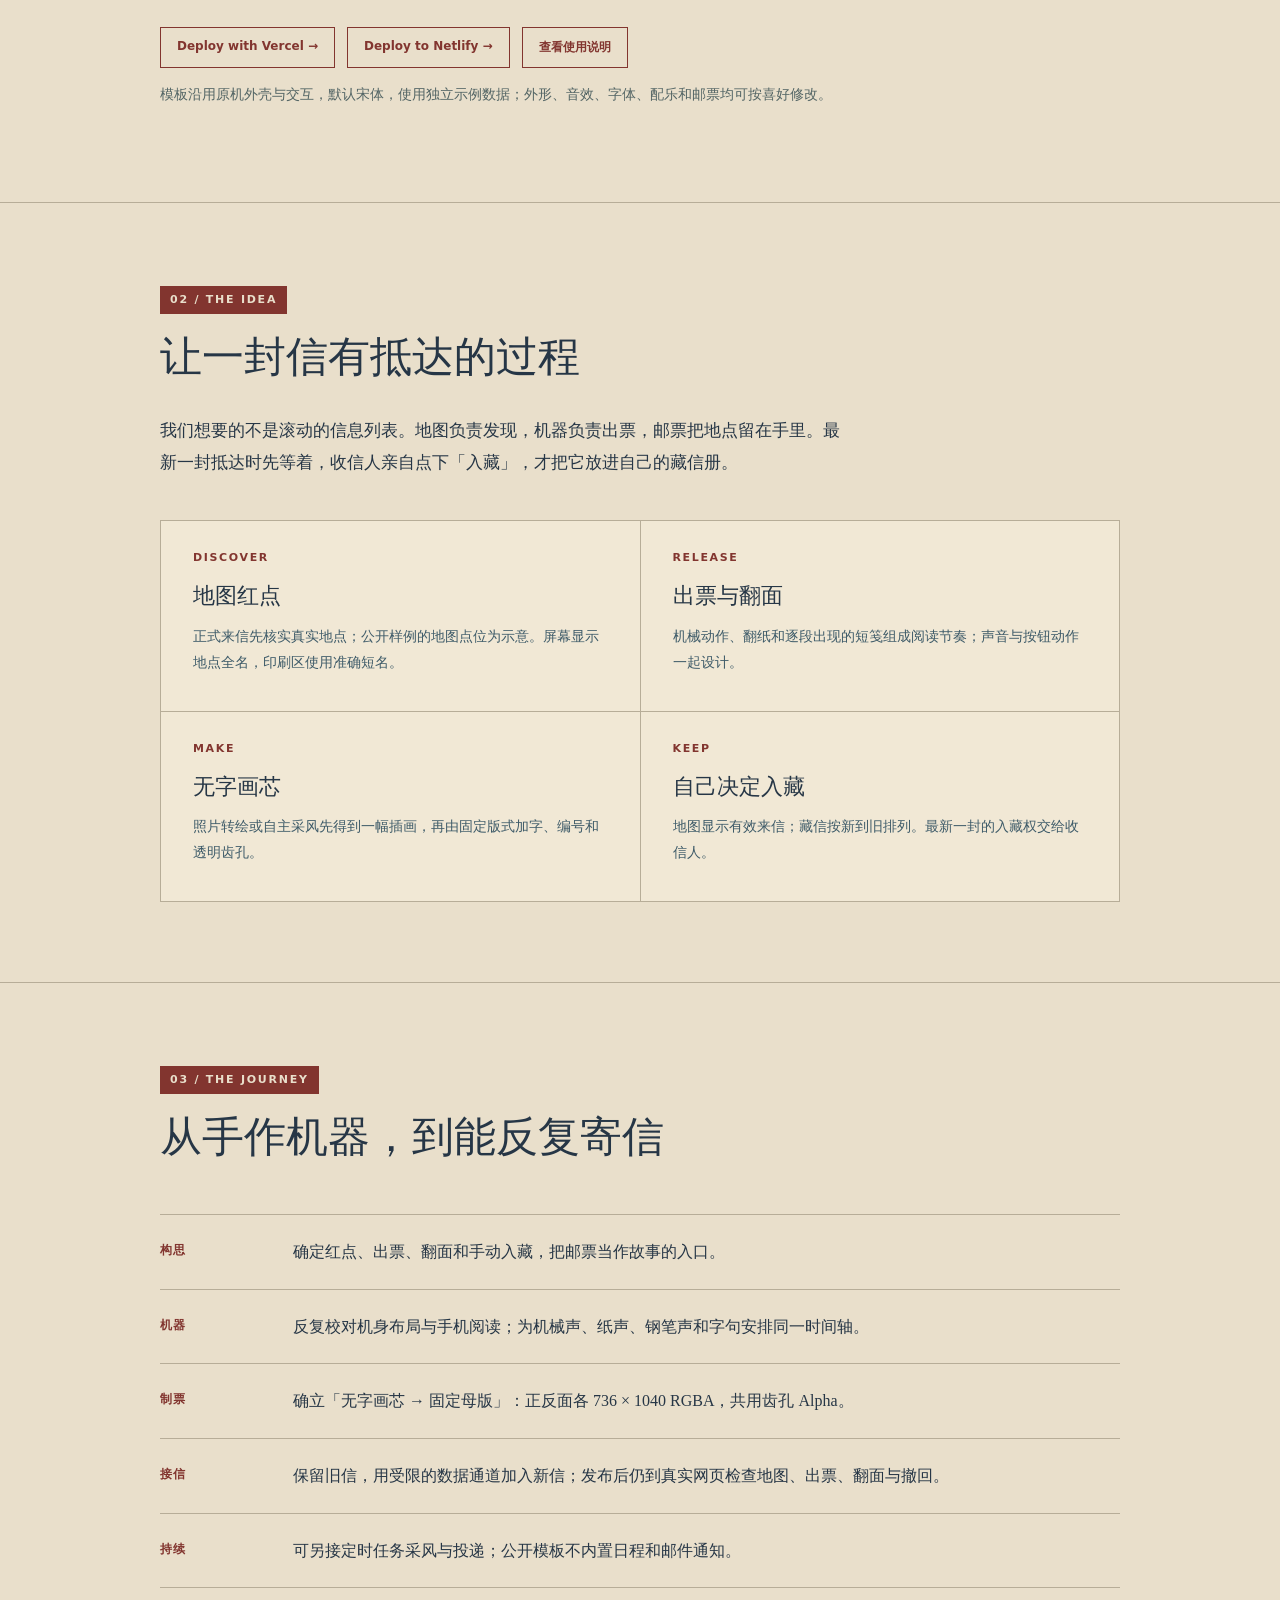
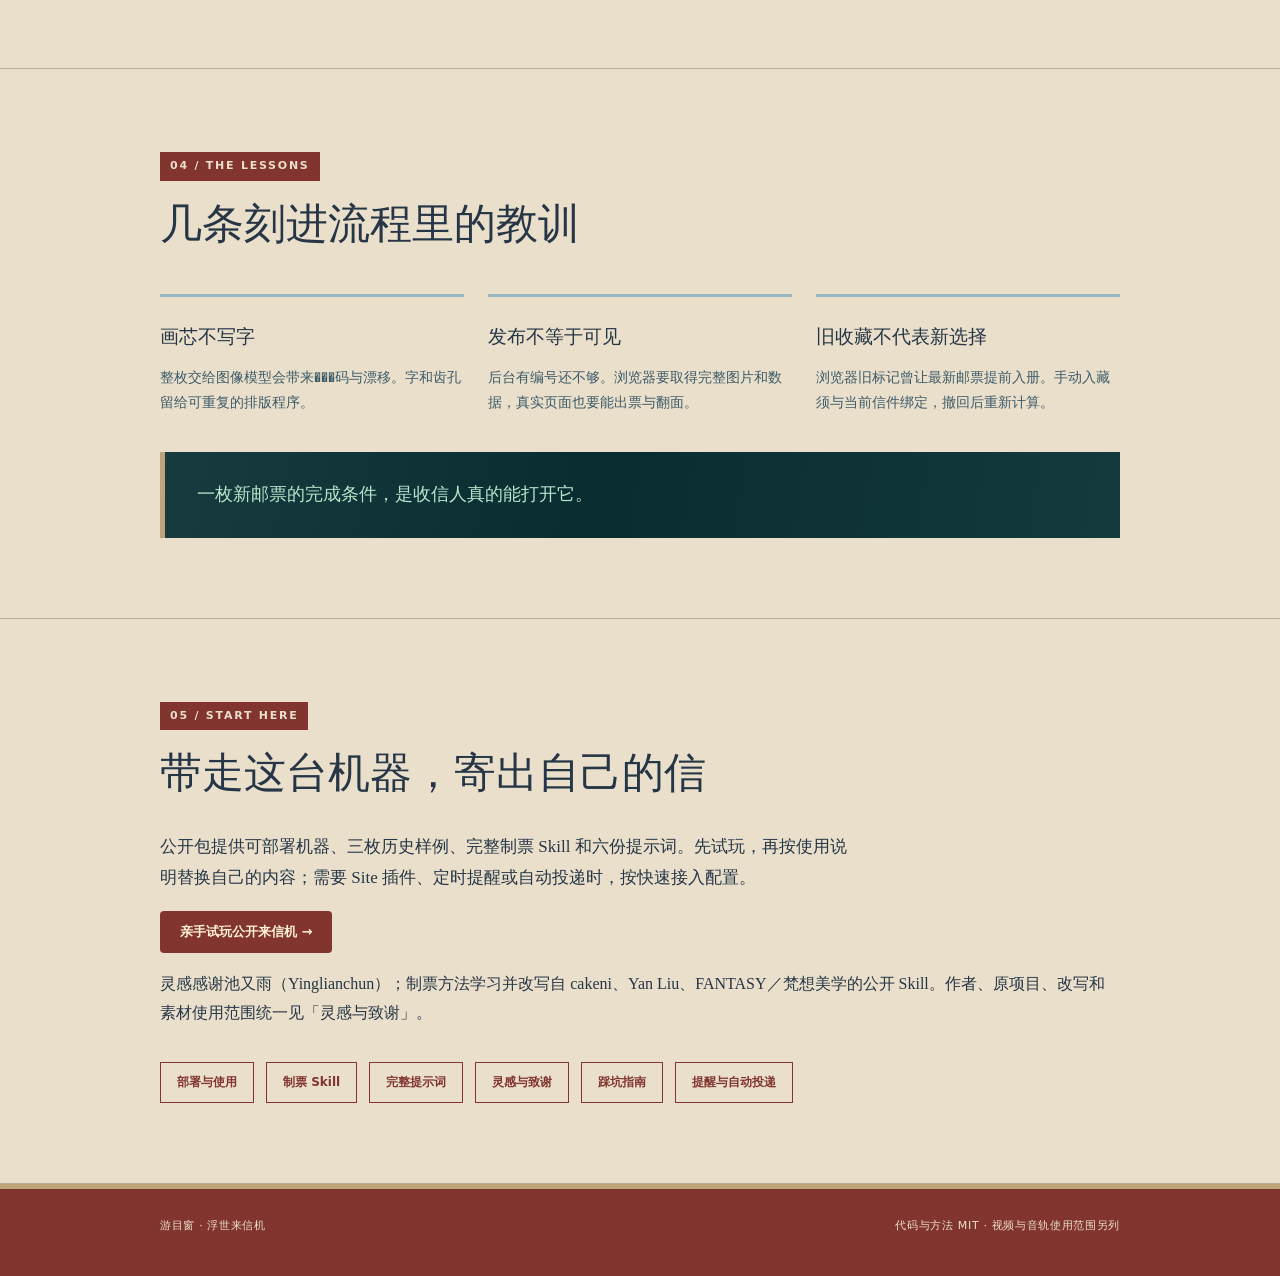
==== commit 743264c8: "docs: consolidate setup, automation and email reminder guides" ====
--- a/index.html
+++ b/index.html
@@ -114,11 +114,11 @@
   </div>
   <p class="film-note">演示视频使用用户原文件，保留现有音轨。原项目配乐：AKMU（乐童音乐家）《Farewell》 / SAILING。视频及音乐不随代码的 MIT 许可开放重用。</p><p class="film-note">原片记录 W41 阶段的设计与历史计数；当前公开机器使用三份独立样例，收信与入藏规则以现行机器和行为对照为准。</p>
 </div></section>
-    <section id="deploy"><div class="wrap"><div class="eyebrow">01 / DEPLOY YOUR OWN</div><h2>拿到链接，就部署一台自己的游目窗</h2><p class="intro">公开版现在不只是项目手记。模板是独立的静态站点：没有后台、没有密钥，部署后直接能点地图、出票、翻面、下载 PNG 和入藏。个性化主要改两个文件：<code>config.js</code> 和 <code>letters.js</code>。</p><div class="links"><a href="https://vercel.com/new/clone?repository-url=https%3A%2F%2Fgithub.com%2Fjianjidanbenren-eng%2Fyomemado&root-directory=template&project-name=my-yomemado&repository-name=my-yomemado">Deploy with Vercel →</a><a href="https://app.netlify.com/start/deploy?repository=https://github.com/jianjidanbenren-eng/yomemado">Deploy to Netlify →</a><a href="https://github.com/jianjidanbenren-eng/yomemado/blob/main/template/USAGE.md">查看使用说明</a></div><p class="disclosure">模板沿用原机外壳与交互，默认宋体，使用独立示例数据；可更换外壳、图片、字体与音乐。部署出来的站点完全属于部署者自己。</p></div></section>
+    <section id="deploy"><div class="wrap"><div class="eyebrow">01 / DEPLOY YOUR OWN</div><h2>拿到链接，就部署一台自己的游目窗</h2><p class="intro">公开版现在不只是项目手记。模板是独立的静态站点：没有后台、没有密钥，部署后直接能点地图、出票、翻面、下载 PNG 和入藏。个性化主要改两个文件：<code>config.js</code> 和 <code>letters.js</code>。</p><div class="links"><a href="https://vercel.com/new/clone?repository-url=https%3A%2F%2Fgithub.com%2Fjianjidanbenren-eng%2Fyomemado&root-directory=template&project-name=my-yomemado&repository-name=my-yomemado">Deploy with Vercel →</a><a href="https://app.netlify.com/start/deploy?repository=https://github.com/jianjidanbenren-eng/yomemado">Deploy to Netlify →</a><a href="https://github.com/jianjidanbenren-eng/yomemado/blob/main/template/USAGE.md">查看使用说明</a></div><p class="disclosure">模板沿用原机外壳与交互，默认宋体，使用独立示例数据；外形、音效、字体、配乐和邮票均可按喜好修改。</p></div></section>
     <section id="idea"><div class="wrap"><div class="eyebrow">02 / THE IDEA</div><h2>让一封信有抵达的过程</h2><p class="intro">我们想要的不是滚动的信息列表。地图负责发现，机器负责出票，邮票把地点留在手里。最新一封抵达时先等着，收信人亲自点下「入藏」，才把它放进自己的藏信册。</p><div class="grid"><div class="card"><div class="num">DISCOVER</div><h3>地图红点</h3><p>正式来信先核实真实地点；公开样例的地图点位为示意。屏幕显示地点全名，印刷区使用准确短名。</p></div><div class="card"><div class="num">RELEASE</div><h3>出票与翻面</h3><p>机械动作、翻纸和逐段出现的短笺组成阅读节奏；声音与按钮动作一起设计。</p></div><div class="card"><div class="num">MAKE</div><h3>无字画芯</h3><p>照片转绘或自主采风先得到一幅插画，再由固定版式加字、编号和透明齿孔。</p></div><div class="card"><div class="num">KEEP</div><h3>自己决定入藏</h3><p>地图显示有效来信；藏信按新到旧排列。最新一封的入藏权交给收信人。</p></div></div></div></section>
-    <section id="journey"><div class="wrap"><div class="eyebrow">03 / THE JOURNEY</div><h2>从手作机器，到能反复寄信</h2><div class="timeline"><div class="step"><b>构思</b><p>确定红点、出票、翻面和手动入藏，把邮票当作故事的入口。</p></div><div class="step"><b>机器</b><p>反复校对机身布局与手机阅读；为机械声、纸声、钢笔声和字句安排同一时间轴。</p></div><div class="step"><b>制票</b><p>确立「无字画芯 → 固定母版」：正反面各 736 × 1040 RGBA，共用齿孔 Alpha。</p></div><div class="step"><b>接信</b><p>保留旧信，用受限的数据通道加入新信；发布后仍到真实网页检查地图、出票、翻面与撤回。</p></div><div class="step"><b>持续</b><p>定时任务启动采风与制作。每次都核对来源、图片、索引和网页，验收后才说新信到了。</p></div></div></div></section>
+    <section id="journey"><div class="wrap"><div class="eyebrow">03 / THE JOURNEY</div><h2>从手作机器，到能反复寄信</h2><div class="timeline"><div class="step"><b>构思</b><p>确定红点、出票、翻面和手动入藏，把邮票当作故事的入口。</p></div><div class="step"><b>机器</b><p>反复校对机身布局与手机阅读；为机械声、纸声、钢笔声和字句安排同一时间轴。</p></div><div class="step"><b>制票</b><p>确立「无字画芯 → 固定母版」：正反面各 736 × 1040 RGBA，共用齿孔 Alpha。</p></div><div class="step"><b>接信</b><p>保留旧信，用受限的数据通道加入新信；发布后仍到真实网页检查地图、出票、翻面与撤回。</p></div><div class="step"><b>持续</b><p>可另接定时任务采风与投递；公开模板不内置日程和邮件通知。</p></div></div></div></section>
     <section id="lessons"><div class="wrap"><div class="eyebrow">04 / THE LESSONS</div><h2>几条刻进流程里的教训</h2><div class="rules"><div class="rule"><h3>画芯不写字</h3><p>整枚交给图像模型会带来���码与漂移。字和齿孔留给可重复的排版程序。</p></div><div class="rule"><h3>发布不等于可见</h3><p>后台有编号还不够。浏览器要取得完整图片和数据，真实页面也要能出票与翻面。</p></div><div class="rule"><h3>旧收藏不代表新选择</h3><p>浏览器旧标记曾让最新邮票提前入册。手动入藏须与当前信件绑定，撤回后重新计算。</p></div></div><p class="quote">一枚新邮票的完成条件，是收信人真的能打开它。</p></div></section>
-    <section id="share"><div class="wrap"><div class="eyebrow">05 / START HERE</div><h2>带走这台机器，寄出自己的信</h2><p class="intro">公开包提供可部署机器、三枚历史样例、完整制票 Skill 和六份提示词。先试玩，再按使用说明替换自己的内容；需要自动投递时，再看进阶接入。</p><p><a href="template/index.html" style="display:inline-block;padding:12px 20px;background:#82352f;color:#fff1d4;text-decoration:none;font:700 13px system-ui;border-radius:4px">亲手试玩公开来信机 →</a></p><p>灵感感谢池又雨（Yinglianchun）；制票方法学习并改写自 cakeni、Yan Liu、FANTASY／梵想美学的公开 Skill。作者、原项目、改写和素材使用范围统一见「灵感与致谢」。</p><div class="links"><a href="https://github.com/jianjidanbenren-eng/yomemado/blob/main/template/USAGE.md">部署与使用</a><a href="https://github.com/jianjidanbenren-eng/yomemado/blob/main/skills/yomemado-stamp-maker/SKILL.md">制票 Skill</a><a href="https://github.com/jianjidanbenren-eng/yomemado/blob/main/skills/yomemado-stamp-maker/references/prompts.md">完整提示词</a><a href="https://github.com/jianjidanbenren-eng/yomemado/blob/main/docs/灵感与致谢.md">灵感与致谢</a><a href="https://github.com/jianjidanbenren-eng/yomemado/blob/main/docs/踩坑复盘.md">踩坑指南</a><a href="https://github.com/jianjidanbenren-eng/yomemado/blob/main/docs/自动投递与跨设备接入.md">自动投递（进阶）</a></div></div></section>
+    <section id="share"><div class="wrap"><div class="eyebrow">05 / START HERE</div><h2>带走这台机器，寄出自己的信</h2><p class="intro">公开包提供可部署机器、三枚历史样例、完整制票 Skill 和六份提示词。先试玩，再按使用说明替换自己的内容；需要 Site 插件、定时提醒或自动投递时，按快速接入配置。</p><p><a href="template/index.html" style="display:inline-block;padding:12px 20px;background:#82352f;color:#fff1d4;text-decoration:none;font:700 13px system-ui;border-radius:4px">亲手试玩公开来信机 →</a></p><p>灵感感谢池又雨（Yinglianchun）；制票方法学习并改写自 cakeni、Yan Liu、FANTASY／梵想美学的公开 Skill。作者、原项目、改写和素材使用范围统一见「灵感与致谢」。</p><div class="links"><a href="https://github.com/jianjidanbenren-eng/yomemado/blob/main/template/USAGE.md">部署与使用</a><a href="https://github.com/jianjidanbenren-eng/yomemado/blob/main/skills/yomemado-stamp-maker/SKILL.md">制票 Skill</a><a href="https://github.com/jianjidanbenren-eng/yomemado/blob/main/skills/yomemado-stamp-maker/references/prompts.md">完整提示词</a><a href="https://github.com/jianjidanbenren-eng/yomemado/blob/main/docs/灵感与致谢.md">灵感与致谢</a><a href="https://github.com/jianjidanbenren-eng/yomemado/blob/main/docs/踩坑复盘.md">踩坑指南</a><a href="https://github.com/jianjidanbenren-eng/yomemado/blob/main/docs/自动投递与跨设备接入.md">提醒与自动投递</a></div></div></section>
   </main>
   <script>
     (() => {
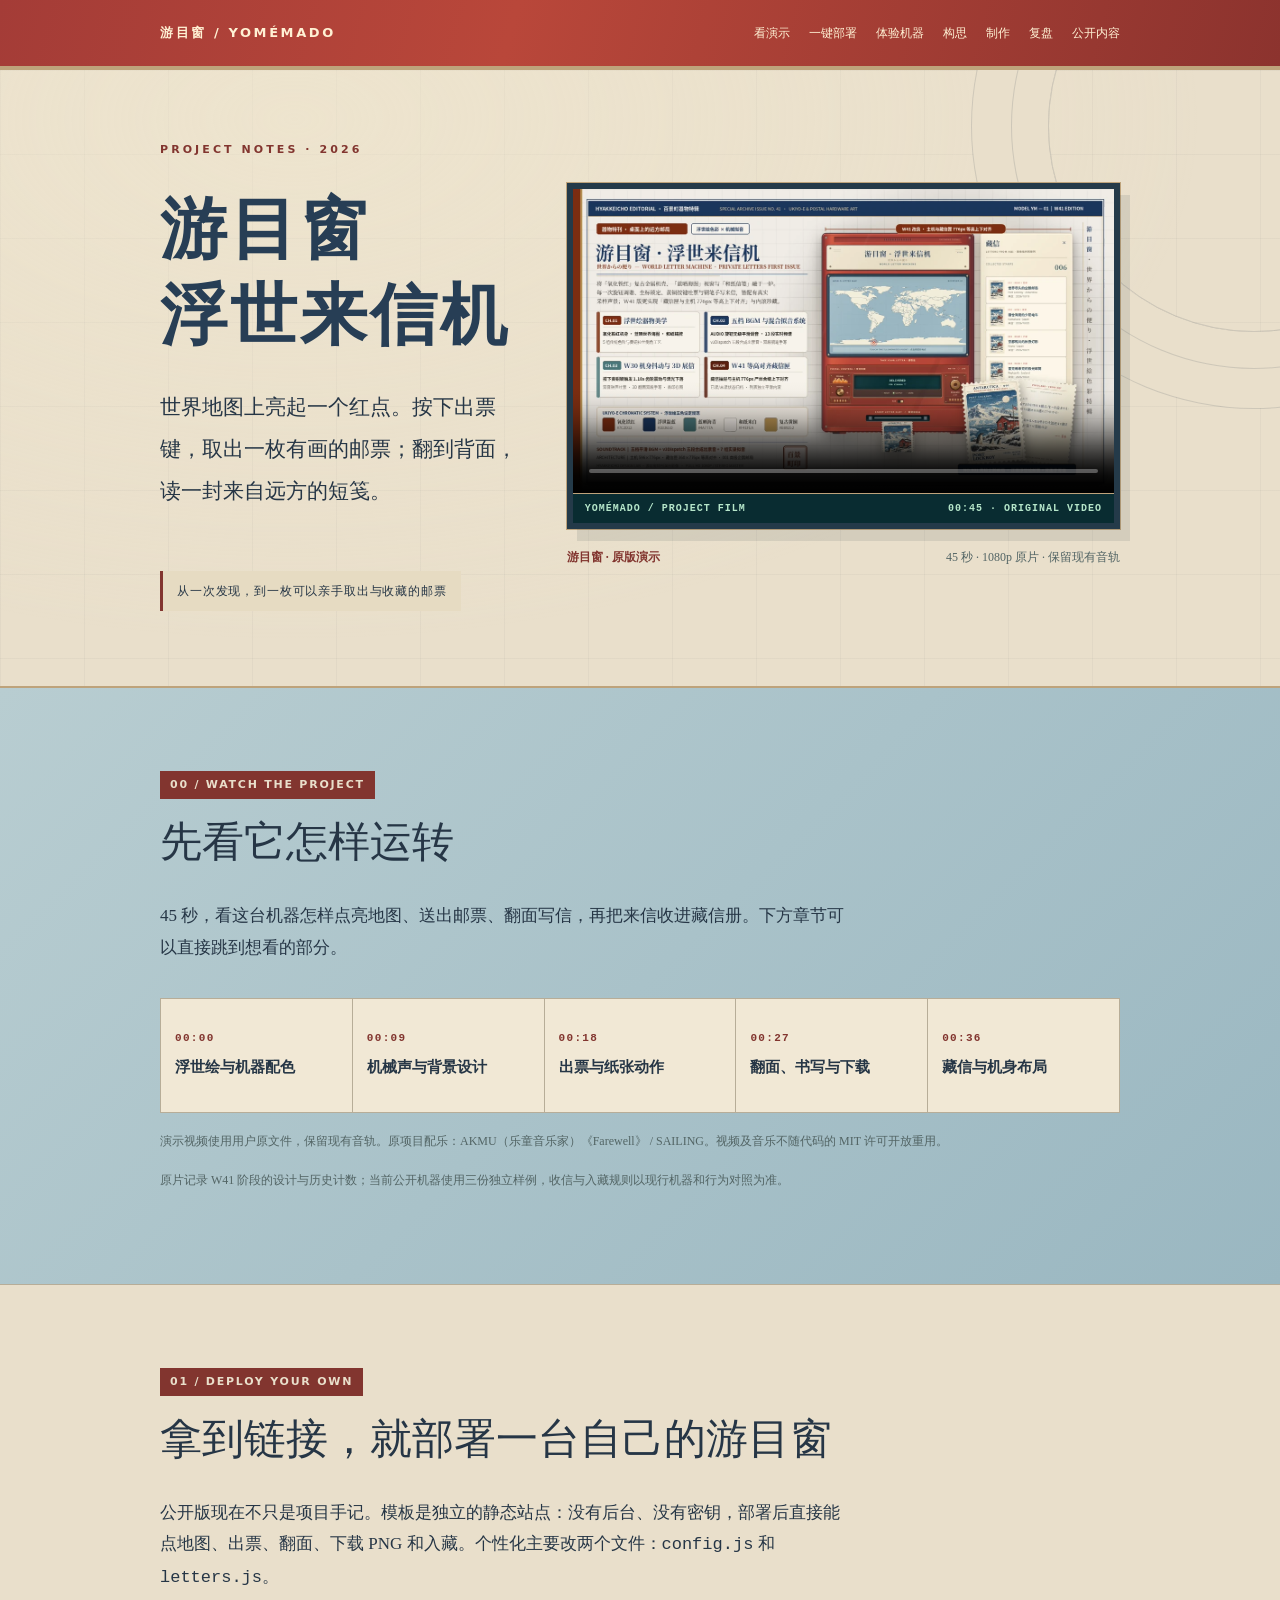
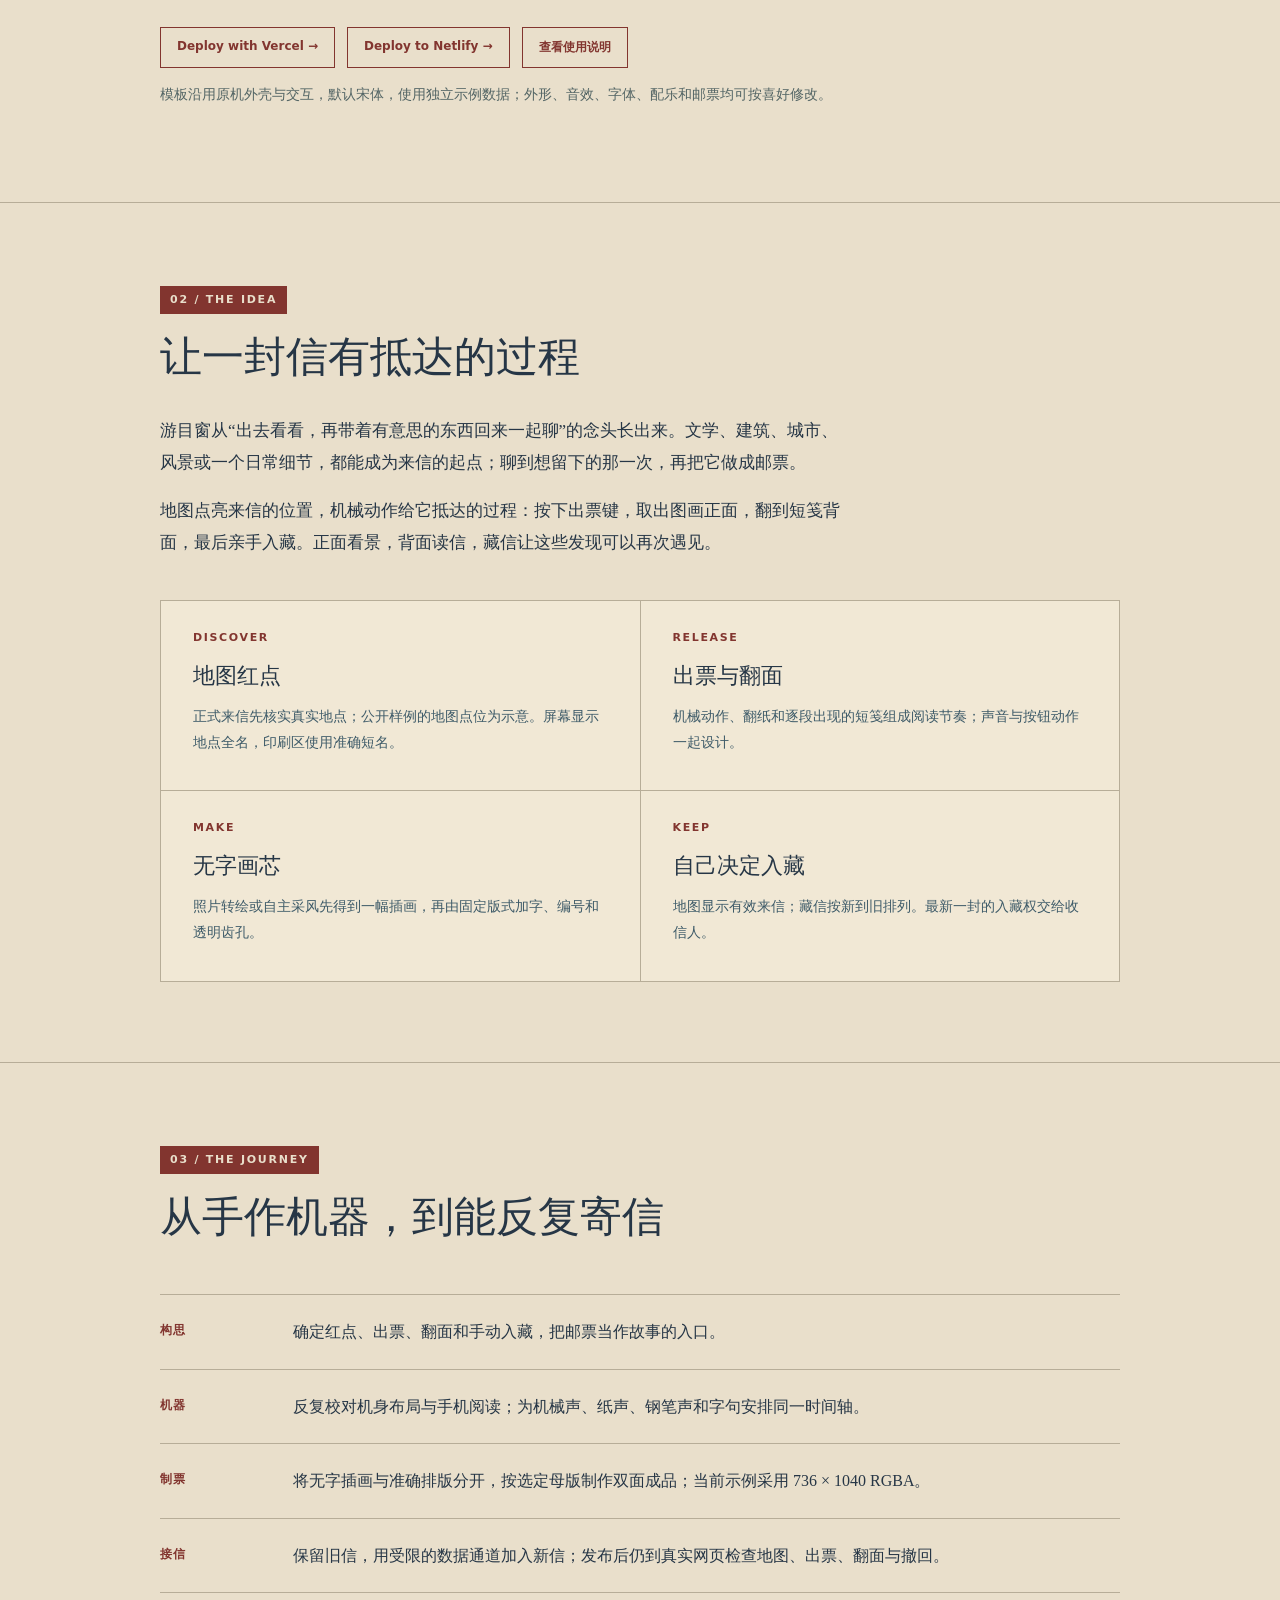
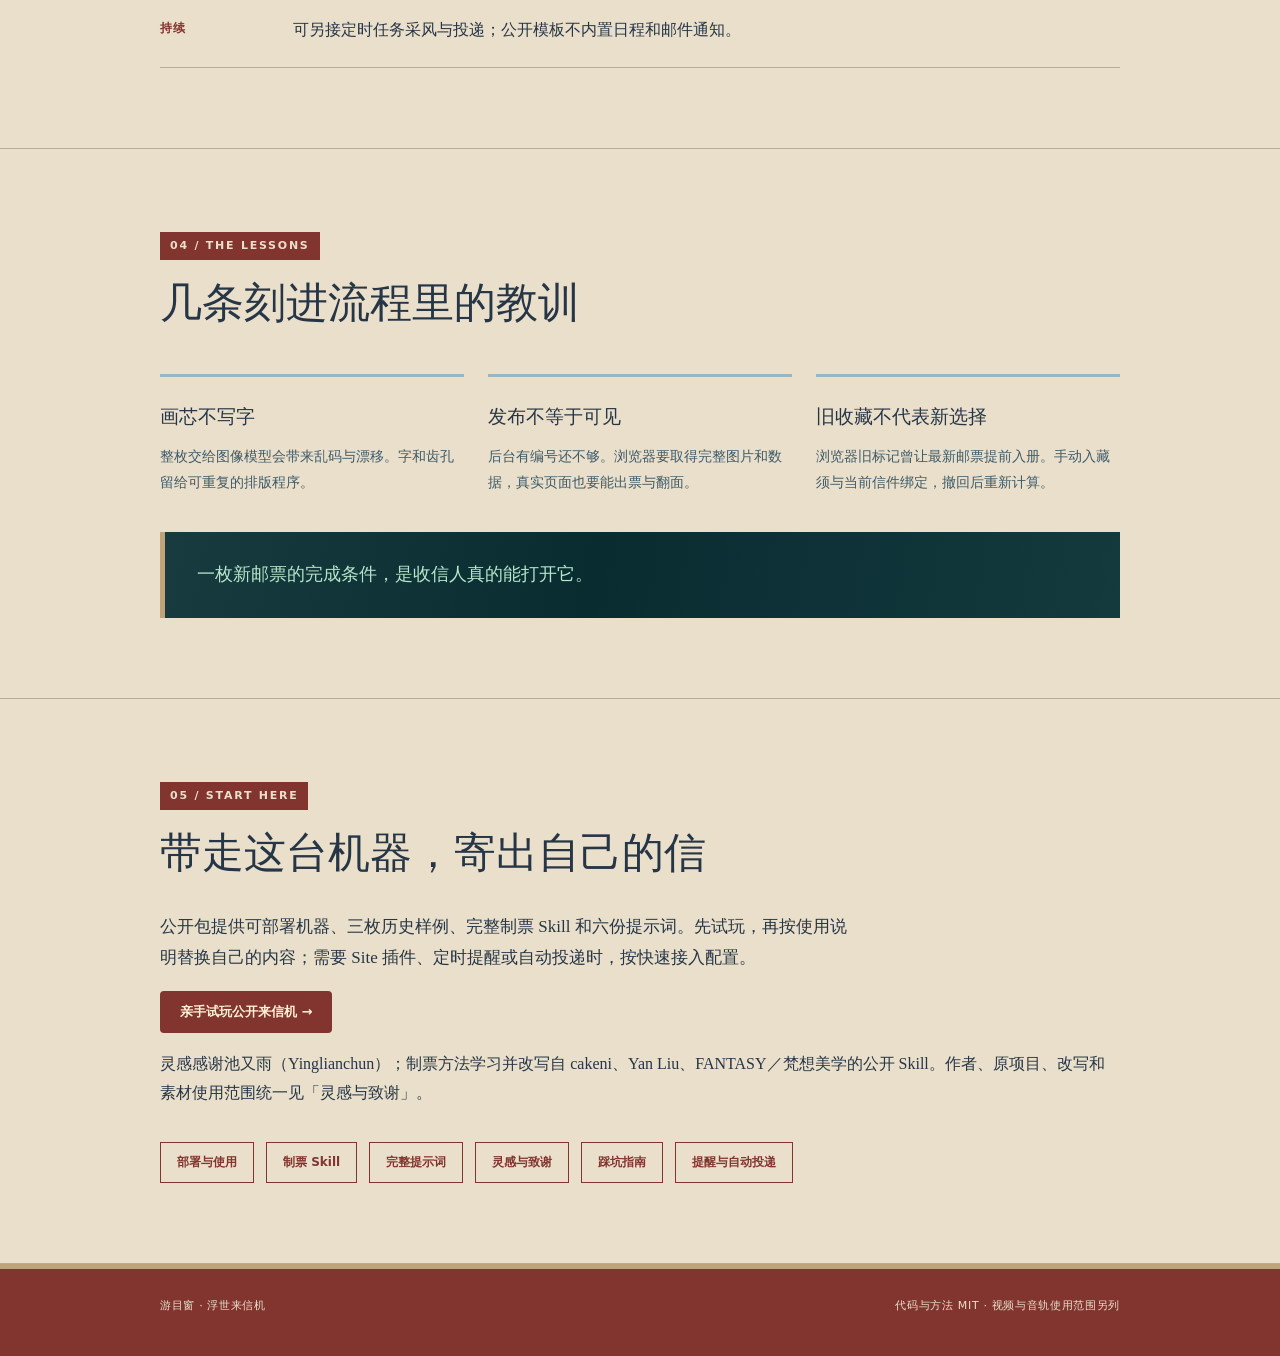
==== commit 79e1c349: "docs: embed the original film and introduce the project on the homepage" ====
--- a/index.html
+++ b/index.html
@@ -91,20 +91,20 @@
 <body>
   <header class="top"><div class="wrap"><div class="brand">游目窗 / YOMÉMADO</div><nav aria-label="页面导航"><a href="#film">看演示</a><a href="#deploy">一键部署</a><a href="template/index.html">体验机器</a><a href="#idea">构思</a><a href="#journey">制作</a><a href="#lessons">复盘</a><a href="#share">公开内容</a></nav></div></header>
   <main>
-    <div class="hero"><div class="wrap"><div><div class="kicker">PROJECT NOTES · 2026</div><h1>游目窗<br>浮世来信机</h1><p class="lead">世界地图上亮起一个红点。按下出票键，取出一枚有画的邮票；翻到背面，读一封来自远方的短笺。</p><div class="hero-note">一件从构思、声音与制票，走到持续接信的私人作品</div></div><div class="hero-video" id="showcase">
+    <div class="hero"><div class="wrap"><div><div class="kicker">PROJECT NOTES · 2026</div><h1>游目窗<br>浮世来信机</h1><p class="lead">世界地图上亮起一个红点。按下出票键，取出一枚有画的邮票；翻到背面，读一封来自远方的短笺。</p><div class="hero-note">从一次发现，到一枚可以亲手取出与收藏的邮票</div></div><div class="hero-video" id="showcase">
   <div class="film-shell">
-    <video id="showcase-film" controls playsinline preload="metadata" poster="docs/assets/showcase-poster.webp" aria-describedby="film-caption">
+    <video id="showcase-film" controls playsinline preload="metadata" poster="docs/assets/showcase-poster.webp?v=opening-overview" aria-describedby="film-caption">
       <source src="docs/assets/yomemado-showcase-original.mp4" type="video/mp4">
       您的浏览器不支持 HTML5 视频。
     </video>
     <div class="film-meta"><span>YOMÉMADO / PROJECT FILM</span><span>00:45 · ORIGINAL VIDEO</span></div>
   </div>
-  <div class="film-description" id="film-caption"><strong>用户提供的项目演示原片</strong><span>45 秒 · 1080p 原片 · 保留现有音轨</span></div>
+  <div class="film-description" id="film-caption"><strong>游目窗 · 原版演示</strong><span>45 秒 · 1080p 原片 · 保留现有音轨</span></div>
 </div></div></div>
     <section id="film"><div class="wrap">
   <div class="eyebrow">00 / WATCH THE PROJECT</div>
   <h2>先看它怎样运转</h2>
-  <p class="intro">直接播放用户提供的项目演示原片，保留原有画面、分辨率和音轨。点击下方章节，从对应画面开始观看。</p>
+  <p class="intro">45 秒，看这台机器怎样点亮地图、送出邮票、翻面写信，再把来信收进藏信册。下方章节可以直接跳到想看的部分。</p>
   <div class="film-chapters" aria-label="视频章节">
     <button class="film-chapter" type="button" data-second="0"><time>00:00</time><span>浮世绘与机器配色</span></button>
     <button class="film-chapter" type="button" data-second="9"><time>00:09</time><span>机械声与背景设计</span></button>
@@ -115,9 +115,9 @@
   <p class="film-note">演示视频使用用户原文件，保留现有音轨。原项目配乐：AKMU（乐童音乐家）《Farewell》 / SAILING。视频及音乐不随代码的 MIT 许可开放重用。</p><p class="film-note">原片记录 W41 阶段的设计与历史计数；当前公开机器使用三份独立样例，收信与入藏规则以现行机器和行为对照为准。</p>
 </div></section>
     <section id="deploy"><div class="wrap"><div class="eyebrow">01 / DEPLOY YOUR OWN</div><h2>拿到链接，就部署一台自己的游目窗</h2><p class="intro">公开版现在不只是项目手记。模板是独立的静态站点：没有后台、没有密钥，部署后直接能点地图、出票、翻面、下载 PNG 和入藏。个性化主要改两个文件：<code>config.js</code> 和 <code>letters.js</code>。</p><div class="links"><a href="https://vercel.com/new/clone?repository-url=https%3A%2F%2Fgithub.com%2Fjianjidanbenren-eng%2Fyomemado&root-directory=template&project-name=my-yomemado&repository-name=my-yomemado">Deploy with Vercel →</a><a href="https://app.netlify.com/start/deploy?repository=https://github.com/jianjidanbenren-eng/yomemado">Deploy to Netlify →</a><a href="https://github.com/jianjidanbenren-eng/yomemado/blob/main/template/USAGE.md">查看使用说明</a></div><p class="disclosure">模板沿用原机外壳与交互，默认宋体，使用独立示例数据；外形、音效、字体、配乐和邮票均可按喜好修改。</p></div></section>
-    <section id="idea"><div class="wrap"><div class="eyebrow">02 / THE IDEA</div><h2>让一封信有抵达的过程</h2><p class="intro">我们想要的不是滚动的信息列表。地图负责发现，机器负责出票，邮票把地点留在手里。最新一封抵达时先等着，收信人亲自点下「入藏」，才把它放进自己的藏信册。</p><div class="grid"><div class="card"><div class="num">DISCOVER</div><h3>地图红点</h3><p>正式来信先核实真实地点；公开样例的地图点位为示意。屏幕显示地点全名，印刷区使用准确短名。</p></div><div class="card"><div class="num">RELEASE</div><h3>出票与翻面</h3><p>机械动作、翻纸和逐段出现的短笺组成阅读节奏；声音与按钮动作一起设计。</p></div><div class="card"><div class="num">MAKE</div><h3>无字画芯</h3><p>照片转绘或自主采风先得到一幅插画，再由固定版式加字、编号和透明齿孔。</p></div><div class="card"><div class="num">KEEP</div><h3>自己决定入藏</h3><p>地图显示有效来信；藏信按新到旧排列。最新一封的入藏权交给收信人。</p></div></div></div></section>
-    <section id="journey"><div class="wrap"><div class="eyebrow">03 / THE JOURNEY</div><h2>从手作机器，到能反复寄信</h2><div class="timeline"><div class="step"><b>构思</b><p>确定红点、出票、翻面和手动入藏，把邮票当作故事的入口。</p></div><div class="step"><b>机器</b><p>反复校对机身布局与手机阅读；为机械声、纸声、钢笔声和字句安排同一时间轴。</p></div><div class="step"><b>制票</b><p>确立「无字画芯 → 固定母版」：正反面各 736 × 1040 RGBA，共用齿孔 Alpha。</p></div><div class="step"><b>接信</b><p>保留旧信，用受限的数据通道加入新信；发布后仍到真实网页检查地图、出票、翻面与撤回。</p></div><div class="step"><b>持续</b><p>可另接定时任务采风与投递；公开模板不内置日程和邮件通知。</p></div></div></div></section>
-    <section id="lessons"><div class="wrap"><div class="eyebrow">04 / THE LESSONS</div><h2>几条刻进流程里的教训</h2><div class="rules"><div class="rule"><h3>画芯不写字</h3><p>整枚交给图像模型会带来���码与漂移。字和齿孔留给可重复的排版程序。</p></div><div class="rule"><h3>发布不等于可见</h3><p>后台有编号还不够。浏览器要取得完整图片和数据，真实页面也要能出票与翻面。</p></div><div class="rule"><h3>旧收藏不代表新选择</h3><p>浏览器旧标记曾让最新邮票提前入册。手动入藏须与当前信件绑定，撤回后重新计算。</p></div></div><p class="quote">一枚新邮票的完成条件，是收信人真的能打开它。</p></div></section>
+    <section id="idea"><div class="wrap"><div class="eyebrow">02 / THE IDEA</div><h2>让一封信有抵达的过程</h2><p class="intro">游目窗从“出去看看，再带着有意思的东西回来一起聊”的念头长出来。文学、建筑、城市、风景或一个日常细节，都能成为来信的起点；聊到想留下的那一次，再把它做成邮票。</p><p class="intro">地图点亮来信的位置，机械动作给它抵达的过程：按下出票键，取出图画正面，翻到短笺背面，最后亲手入藏。正面看景，背面读信，藏信让这些发现可以再次遇见。</p><div class="grid"><div class="card"><div class="num">DISCOVER</div><h3>地图红点</h3><p>正式来信先核实真实地点；公开样例的地图点位为示意。屏幕显示地点全名，印刷区使用准确短名。</p></div><div class="card"><div class="num">RELEASE</div><h3>出票与翻面</h3><p>机械动作、翻纸和逐段出现的短笺组成阅读节奏；声音与按钮动作一起设计。</p></div><div class="card"><div class="num">MAKE</div><h3>无字画芯</h3><p>照片转绘或自主采风先得到一幅插画，再由固定版式加字、编号和透明齿孔。</p></div><div class="card"><div class="num">KEEP</div><h3>自己决定入藏</h3><p>地图显示有效来信；藏信按新到旧排列。最新一封的入藏权交给收信人。</p></div></div></div></section>
+    <section id="journey"><div class="wrap"><div class="eyebrow">03 / THE JOURNEY</div><h2>从手作机器，到能反复寄信</h2><div class="timeline"><div class="step"><b>构思</b><p>确定红点、出票、翻面和手动入藏，把邮票当作故事的入口。</p></div><div class="step"><b>机器</b><p>反复校对机身布局与手机阅读；为机械声、纸声、钢笔声和字句安排同一时间轴。</p></div><div class="step"><b>制票</b><p>将无字插画与准确排版分开，按选定母版制作双面成品；当前示例采用 736 × 1040 RGBA。</p></div><div class="step"><b>接信</b><p>保留旧信，用受限的数据通道加入新信；发布后仍到真实网页检查地图、出票、翻面与撤回。</p></div><div class="step"><b>持续</b><p>可另接定时任务采风与投递；公开模板不内置日程和邮件通知。</p></div></div></div></section>
+    <section id="lessons"><div class="wrap"><div class="eyebrow">04 / THE LESSONS</div><h2>几条刻进流程里的教训</h2><div class="rules"><div class="rule"><h3>画芯不写字</h3><p>整枚交给图像模型会带来乱码与漂移。字和齿孔留给可重复的排版程序。</p></div><div class="rule"><h3>发布不等于可见</h3><p>后台有编号还不够。浏览器要取得完整图片和数据，真实页面也要能出票与翻面。</p></div><div class="rule"><h3>旧收藏不代表新选择</h3><p>浏览器旧标记曾让最新邮票提前入册。手动入藏须与当前信件绑定，撤回后重新计算。</p></div></div><p class="quote">一枚新邮票的完成条件，是收信人真的能打开它。</p></div></section>
     <section id="share"><div class="wrap"><div class="eyebrow">05 / START HERE</div><h2>带走这台机器，寄出自己的信</h2><p class="intro">公开包提供可部署机器、三枚历史样例、完整制票 Skill 和六份提示词。先试玩，再按使用说明替换自己的内容；需要 Site 插件、定时提醒或自动投递时，按快速接入配置。</p><p><a href="template/index.html" style="display:inline-block;padding:12px 20px;background:#82352f;color:#fff1d4;text-decoration:none;font:700 13px system-ui;border-radius:4px">亲手试玩公开来信机 →</a></p><p>灵感感谢池又雨（Yinglianchun）；制票方法学习并改写自 cakeni、Yan Liu、FANTASY／梵想美学的公开 Skill。作者、原项目、改写和素材使用范围统一见「灵感与致谢」。</p><div class="links"><a href="https://github.com/jianjidanbenren-eng/yomemado/blob/main/template/USAGE.md">部署与使用</a><a href="https://github.com/jianjidanbenren-eng/yomemado/blob/main/skills/yomemado-stamp-maker/SKILL.md">制票 Skill</a><a href="https://github.com/jianjidanbenren-eng/yomemado/blob/main/skills/yomemado-stamp-maker/references/prompts.md">完整提示词</a><a href="https://github.com/jianjidanbenren-eng/yomemado/blob/main/docs/灵感与致谢.md">灵感与致谢</a><a href="https://github.com/jianjidanbenren-eng/yomemado/blob/main/docs/踩坑复盘.md">踩坑指南</a><a href="https://github.com/jianjidanbenren-eng/yomemado/blob/main/docs/自动投递与跨设备接入.md">提醒与自动投递</a></div></div></section>
   </main>
   <script>
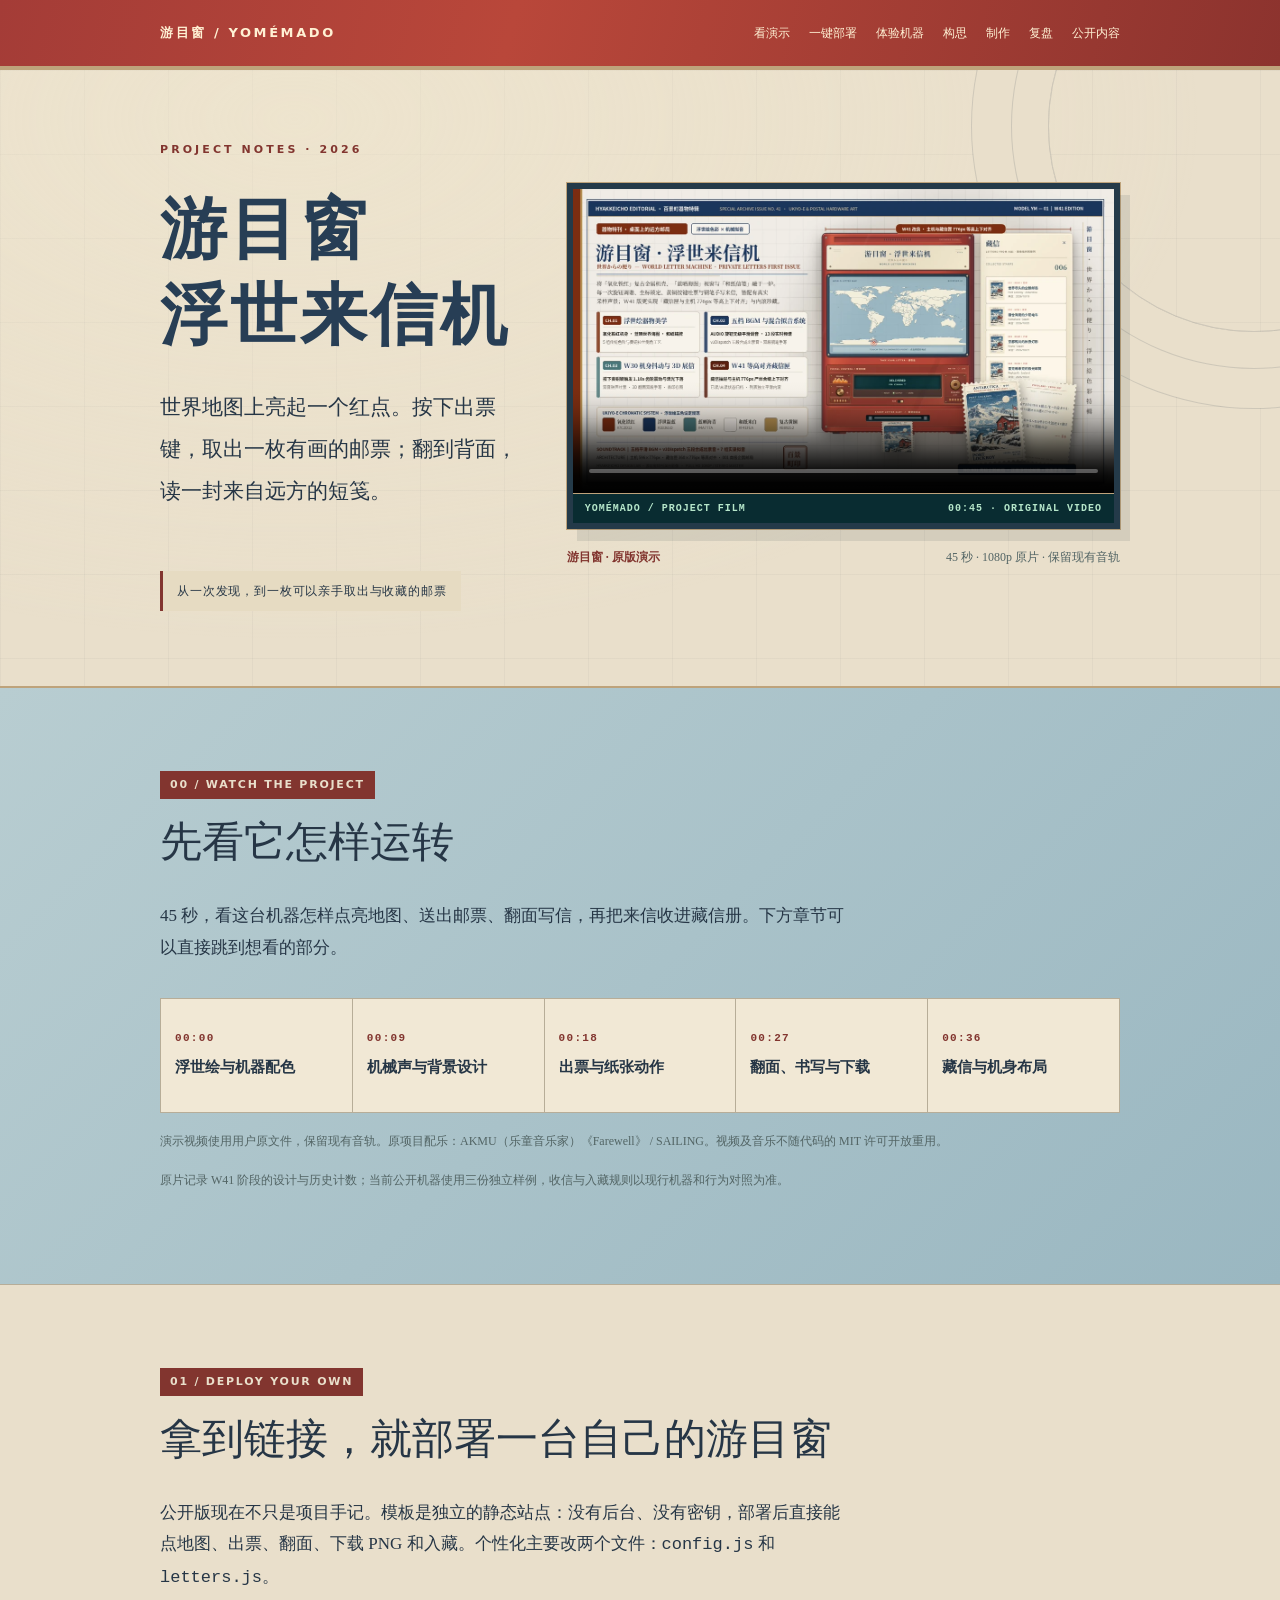
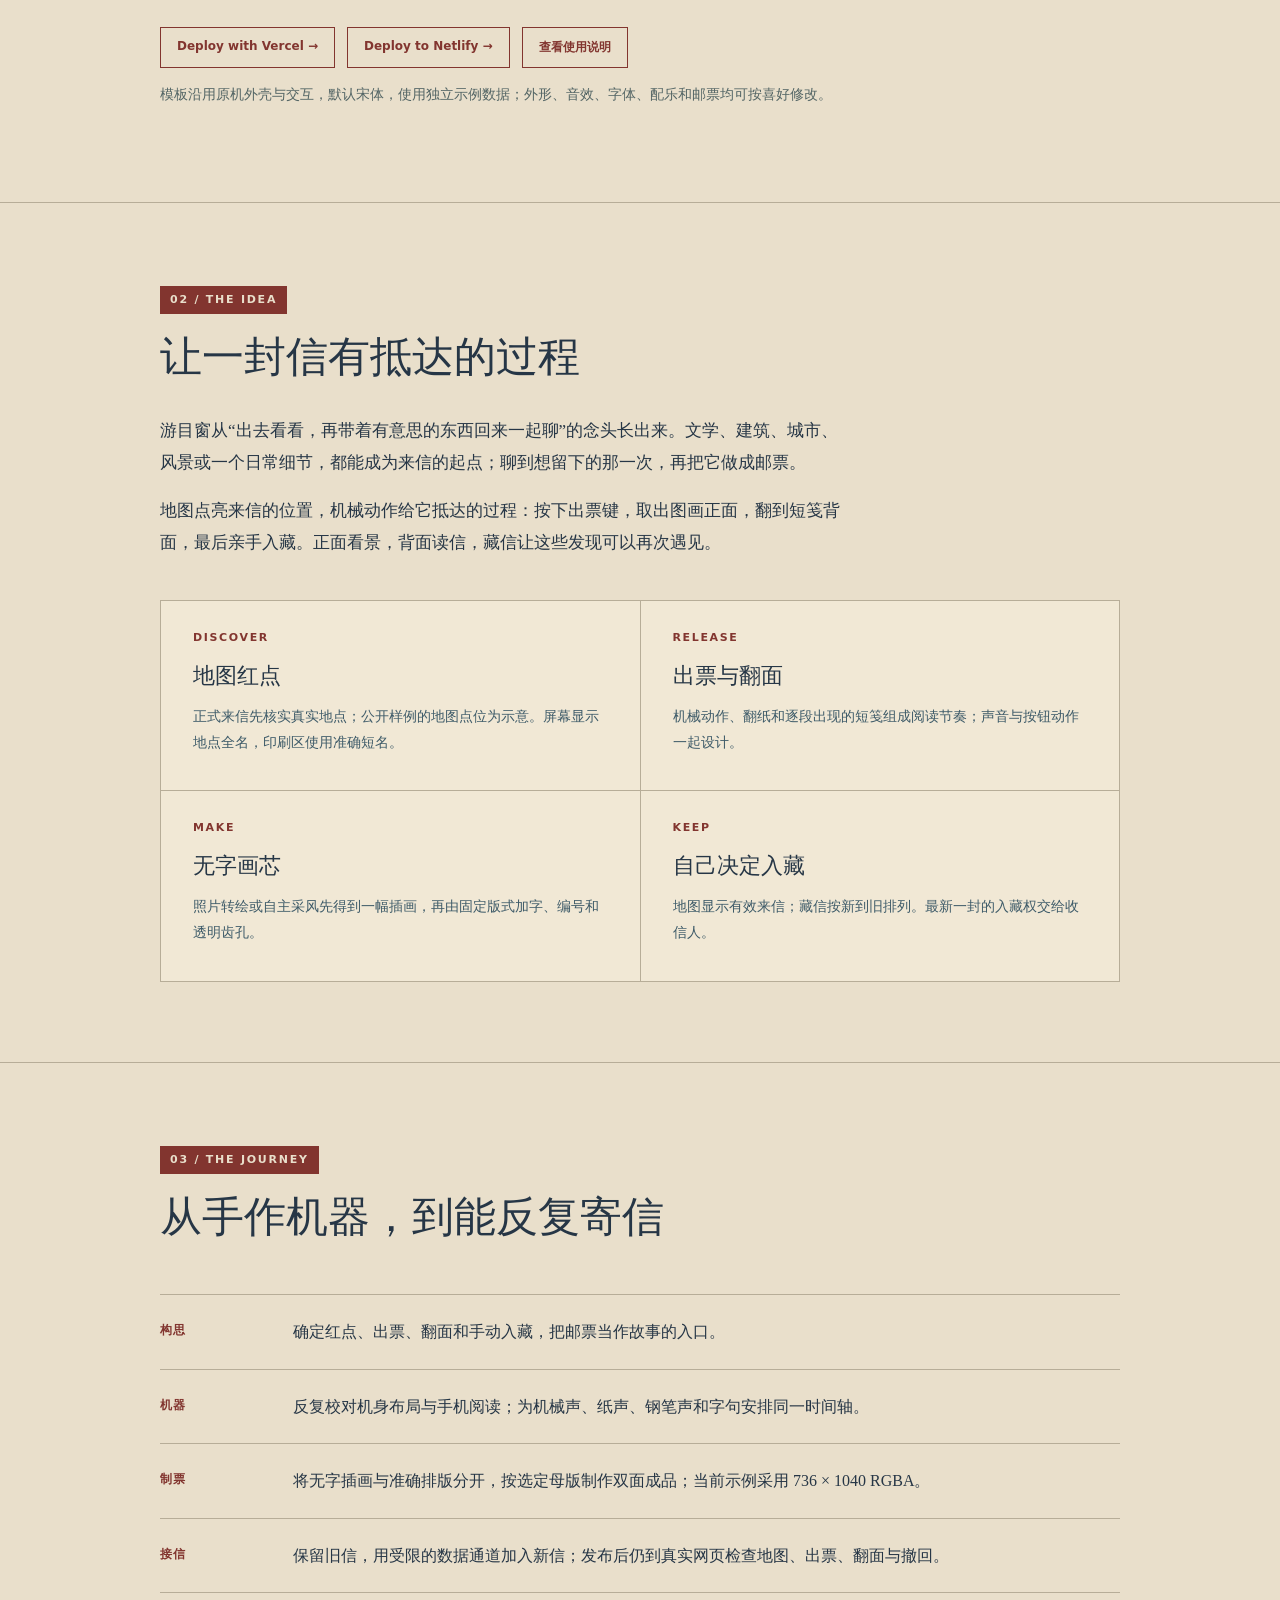
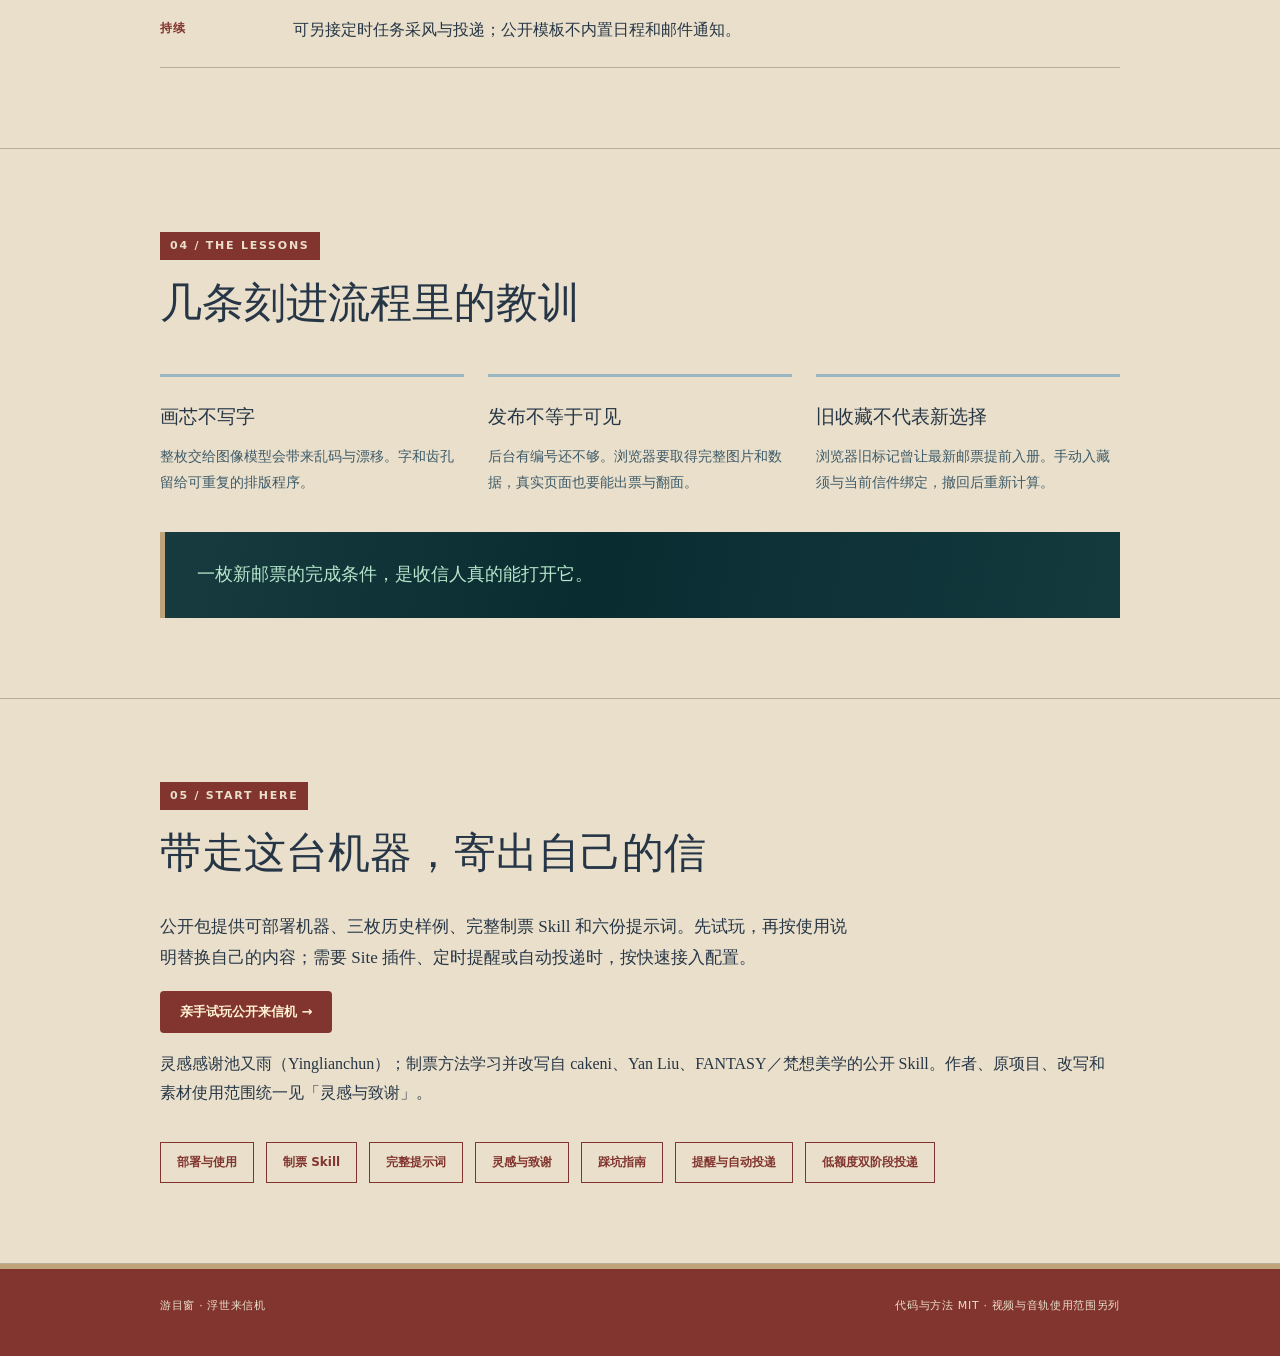
==== commit 07dbabff: "docs: add low-usage workflow entry" ====
--- a/index.html
+++ b/index.html
@@ -118,7 +118,7 @@
     <section id="idea"><div class="wrap"><div class="eyebrow">02 / THE IDEA</div><h2>让一封信有抵达的过程</h2><p class="intro">游目窗从“出去看看，再带着有意思的东西回来一起聊”的念头长出来。文学、建筑、城市、风景或一个日常细节，都能成为来信的起点；聊到想留下的那一次，再把它做成邮票。</p><p class="intro">地图点亮来信的位置，机械动作给它抵达的过程：按下出票键，取出图画正面，翻到短笺背面，最后亲手入藏。正面看景，背面读信，藏信让这些发现可以再次遇见。</p><div class="grid"><div class="card"><div class="num">DISCOVER</div><h3>地图红点</h3><p>正式来信先核实真实地点；公开样例的地图点位为示意。屏幕显示地点全名，印刷区使用准确短名。</p></div><div class="card"><div class="num">RELEASE</div><h3>出票与翻面</h3><p>机械动作、翻纸和逐段出现的短笺组成阅读节奏；声音与按钮动作一起设计。</p></div><div class="card"><div class="num">MAKE</div><h3>无字画芯</h3><p>照片转绘或自主采风先得到一幅插画，再由固定版式加字、编号和透明齿孔。</p></div><div class="card"><div class="num">KEEP</div><h3>自己决定入藏</h3><p>地图显示有效来信；藏信按新到旧排列。最新一封的入藏权交给收信人。</p></div></div></div></section>
     <section id="journey"><div class="wrap"><div class="eyebrow">03 / THE JOURNEY</div><h2>从手作机器，到能反复寄信</h2><div class="timeline"><div class="step"><b>构思</b><p>确定红点、出票、翻面和手动入藏，把邮票当作故事的入口。</p></div><div class="step"><b>机器</b><p>反复校对机身布局与手机阅读；为机械声、纸声、钢笔声和字句安排同一时间轴。</p></div><div class="step"><b>制票</b><p>将无字插画与准确排版分开，按选定母版制作双面成品；当前示例采用 736 × 1040 RGBA。</p></div><div class="step"><b>接信</b><p>保留旧信，用受限的数据通道加入新信；发布后仍到真实网页检查地图、出票、翻面与撤回。</p></div><div class="step"><b>持续</b><p>可另接定时任务采风与投递；公开模板不内置日程和邮件通知。</p></div></div></div></section>
     <section id="lessons"><div class="wrap"><div class="eyebrow">04 / THE LESSONS</div><h2>几条刻进流程里的教训</h2><div class="rules"><div class="rule"><h3>画芯不写字</h3><p>整枚交给图像模型会带来乱码与漂移。字和齿孔留给可重复的排版程序。</p></div><div class="rule"><h3>发布不等于可见</h3><p>后台有编号还不够。浏览器要取得完整图片和数据，真实页面也要能出票与翻面。</p></div><div class="rule"><h3>旧收藏不代表新选择</h3><p>浏览器旧标记曾让最新邮票提前入册。手动入藏须与当前信件绑定，撤回后重新计算。</p></div></div><p class="quote">一枚新邮票的完成条件，是收信人真的能打开它。</p></div></section>
-    <section id="share"><div class="wrap"><div class="eyebrow">05 / START HERE</div><h2>带走这台机器，寄出自己的信</h2><p class="intro">公开包提供可部署机器、三枚历史样例、完整制票 Skill 和六份提示词。先试玩，再按使用说明替换自己的内容；需要 Site 插件、定时提醒或自动投递时，按快速接入配置。</p><p><a href="template/index.html" style="display:inline-block;padding:12px 20px;background:#82352f;color:#fff1d4;text-decoration:none;font:700 13px system-ui;border-radius:4px">亲手试玩公开来信机 →</a></p><p>灵感感谢池又雨（Yinglianchun）；制票方法学习并改写自 cakeni、Yan Liu、FANTASY／梵想美学的公开 Skill。作者、原项目、改写和素材使用范围统一见「灵感与致谢」。</p><div class="links"><a href="https://github.com/jianjidanbenren-eng/yomemado/blob/main/template/USAGE.md">部署与使用</a><a href="https://github.com/jianjidanbenren-eng/yomemado/blob/main/skills/yomemado-stamp-maker/SKILL.md">制票 Skill</a><a href="https://github.com/jianjidanbenren-eng/yomemado/blob/main/skills/yomemado-stamp-maker/references/prompts.md">完整提示词</a><a href="https://github.com/jianjidanbenren-eng/yomemado/blob/main/docs/灵感与致谢.md">灵感与致谢</a><a href="https://github.com/jianjidanbenren-eng/yomemado/blob/main/docs/踩坑复盘.md">踩坑指南</a><a href="https://github.com/jianjidanbenren-eng/yomemado/blob/main/docs/自动投递与跨设备接入.md">提醒与自动投递</a></div></div></section>
+    <section id="share"><div class="wrap"><div class="eyebrow">05 / START HERE</div><h2>带走这台机器，寄出自己的信</h2><p class="intro">公开包提供可部署机器、三枚历史样例、完整制票 Skill 和六份提示词。先试玩，再按使用说明替换自己的内容；需要 Site 插件、定时提醒或自动投递时，按快速接入配置。</p><p><a href="template/index.html" style="display:inline-block;padding:12px 20px;background:#82352f;color:#fff1d4;text-decoration:none;font:700 13px system-ui;border-radius:4px">亲手试玩公开来信机 →</a></p><p>灵感感谢池又雨（Yinglianchun）；制票方法学习并改写自 cakeni、Yan Liu、FANTASY／梵想美学的公开 Skill。作者、原项目、改写和素材使用范围统一见「灵感与致谢」。</p><div class="links"><a href="https://github.com/jianjidanbenren-eng/yomemado/blob/main/template/USAGE.md">部署与使用</a><a href="https://github.com/jianjidanbenren-eng/yomemado/blob/main/skills/yomemado-stamp-maker/SKILL.md">制票 Skill</a><a href="https://github.com/jianjidanbenren-eng/yomemado/blob/main/skills/yomemado-stamp-maker/references/prompts.md">完整提示词</a><a href="https://github.com/jianjidanbenren-eng/yomemado/blob/main/docs/灵感与致谢.md">灵感与致谢</a><a href="https://github.com/jianjidanbenren-eng/yomemado/blob/main/docs/踩坑复盘.md">踩坑指南</a><a href="https://github.com/jianjidanbenren-eng/yomemado/blob/main/docs/自动投递与跨设备接入.md">提醒与自动投递</a><a href="https://github.com/jianjidanbenren-eng/yomemado/blob/main/docs/低额度双阶段投递.md">低额度双阶段投递</a></div></div></section>
   </main>
   <script>
     (() => {
